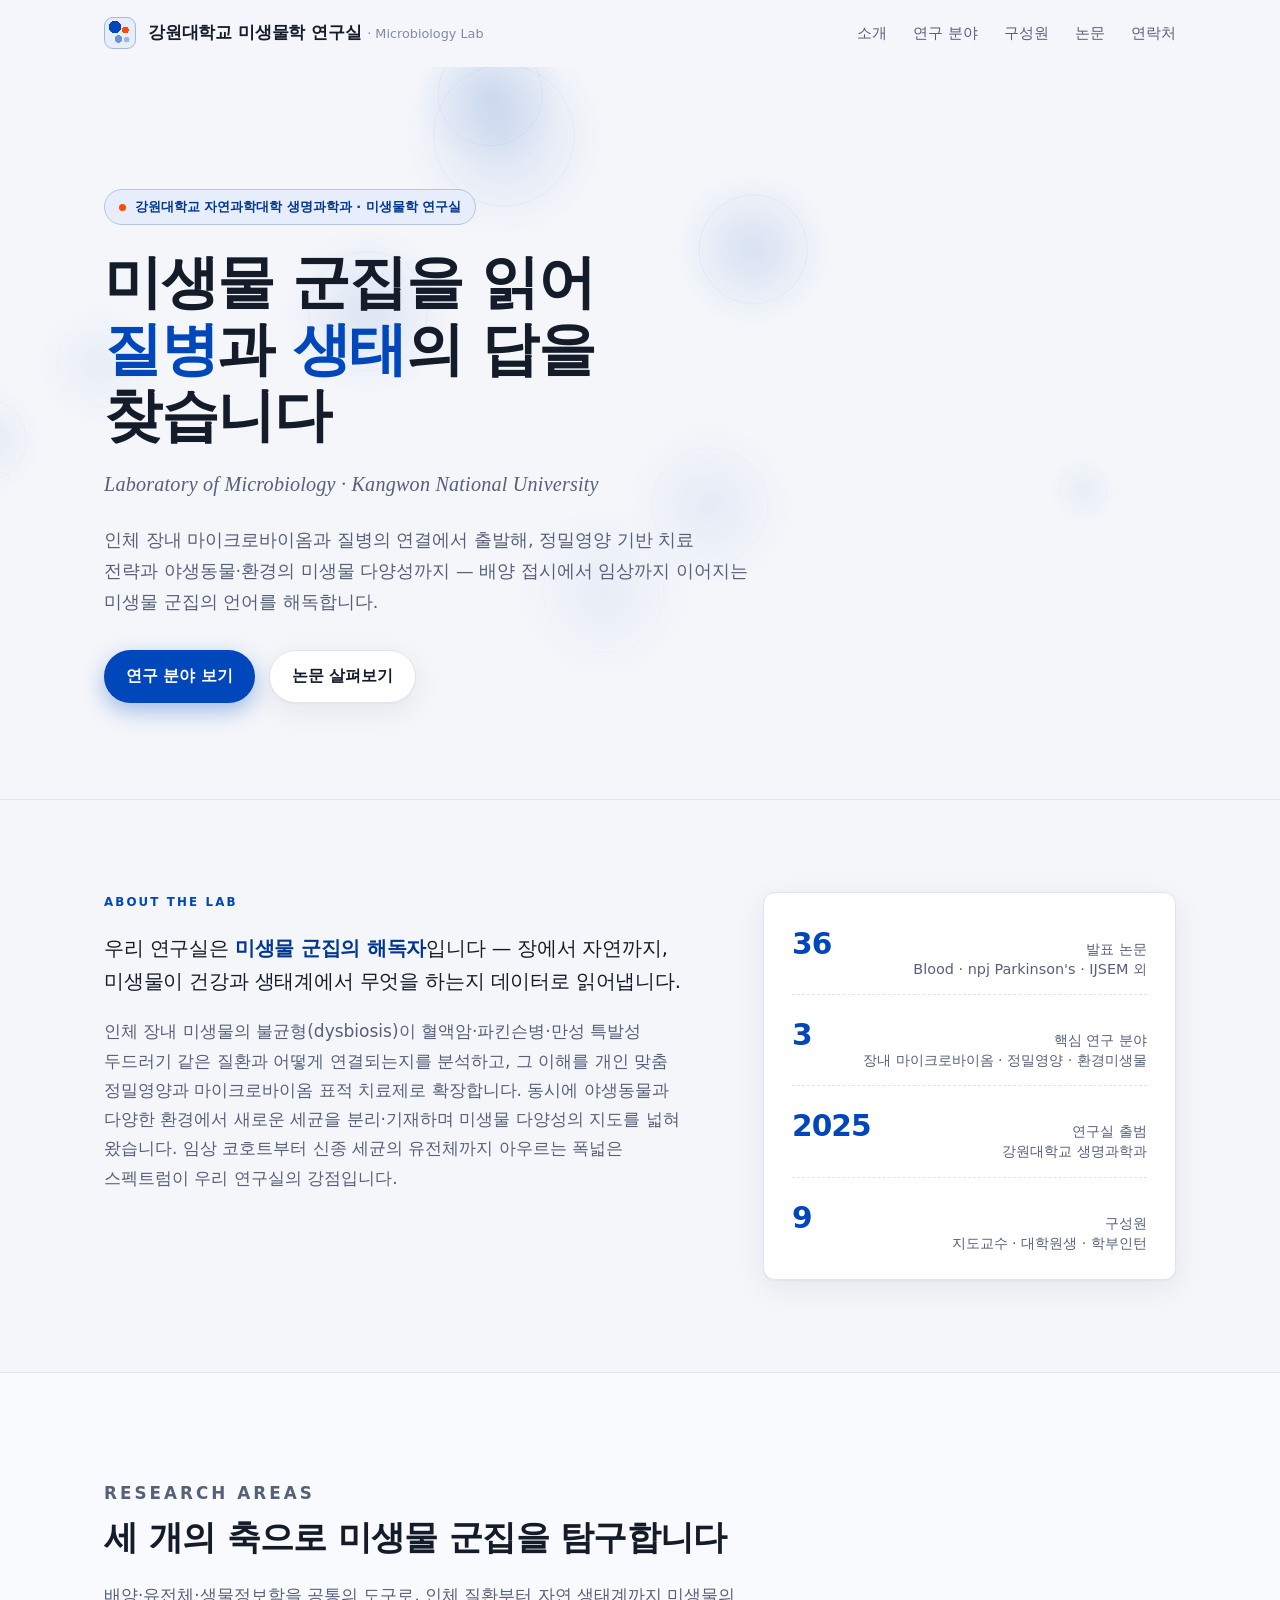
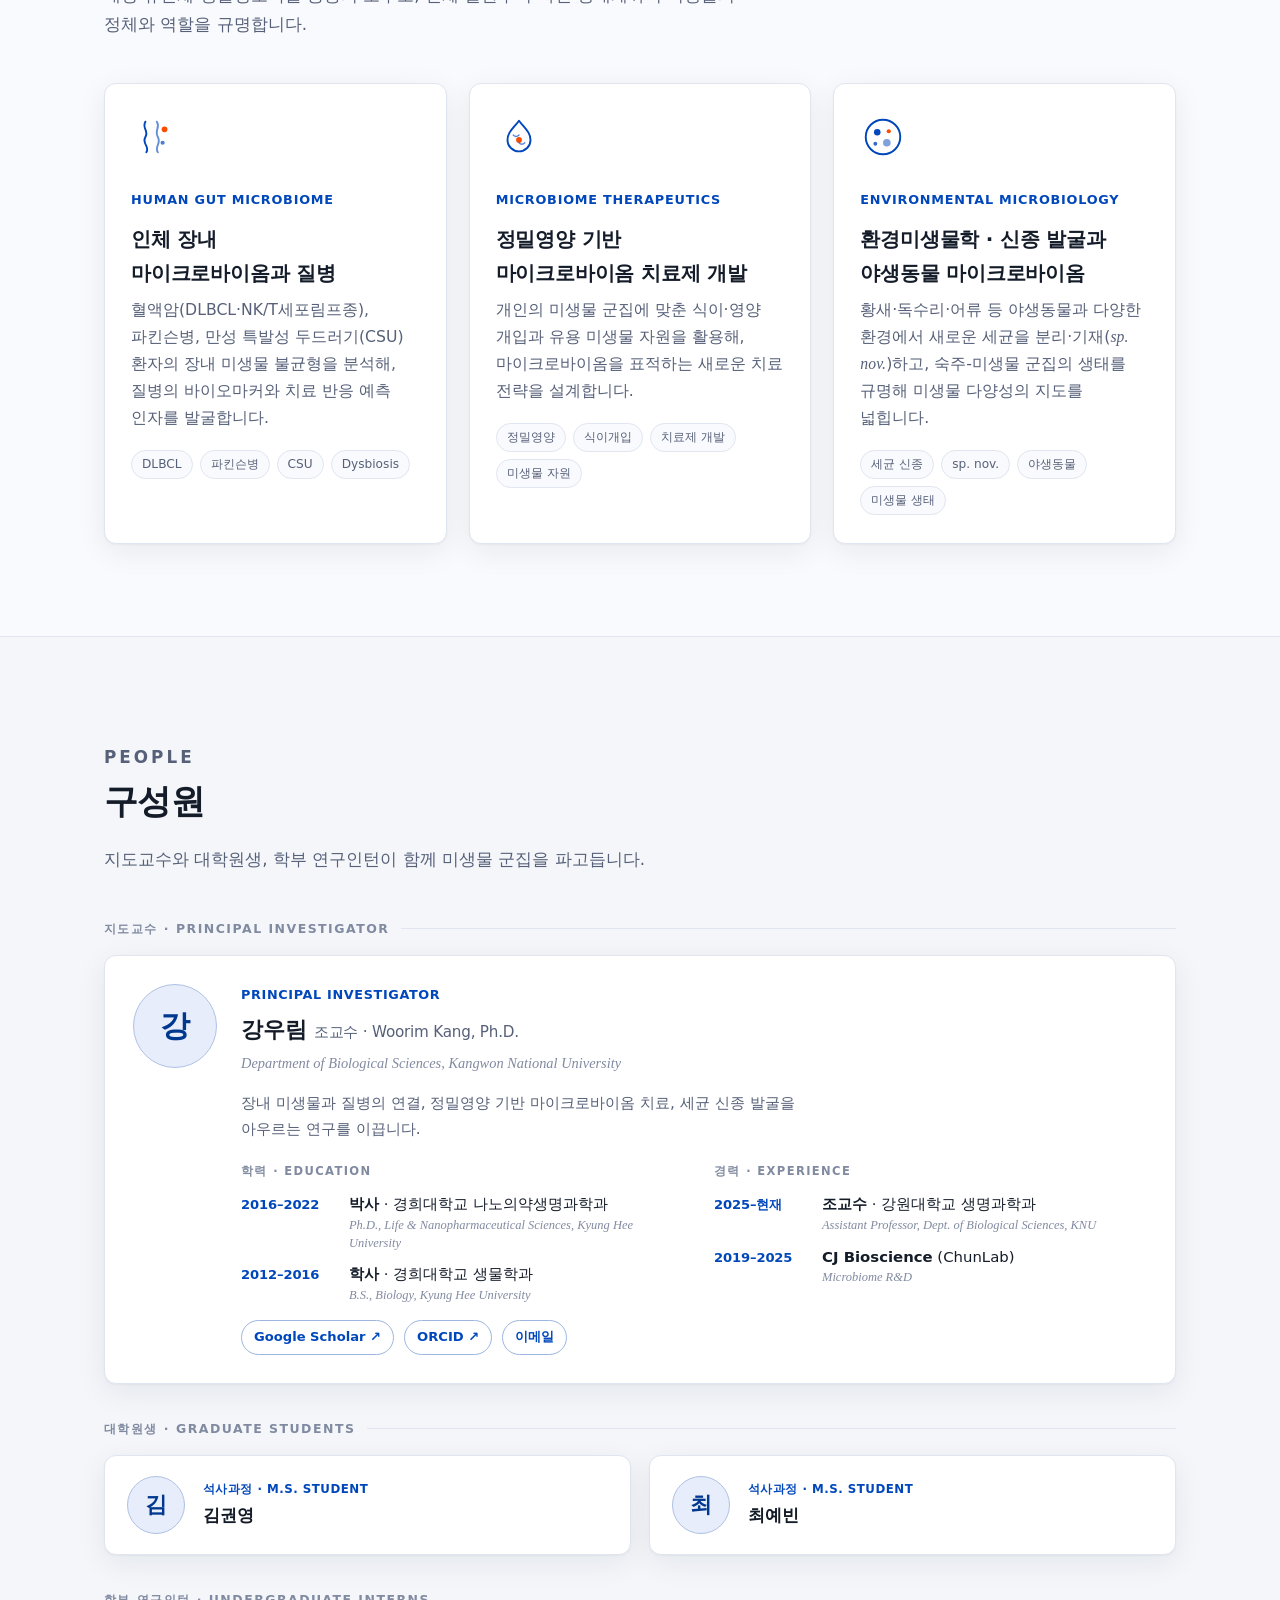
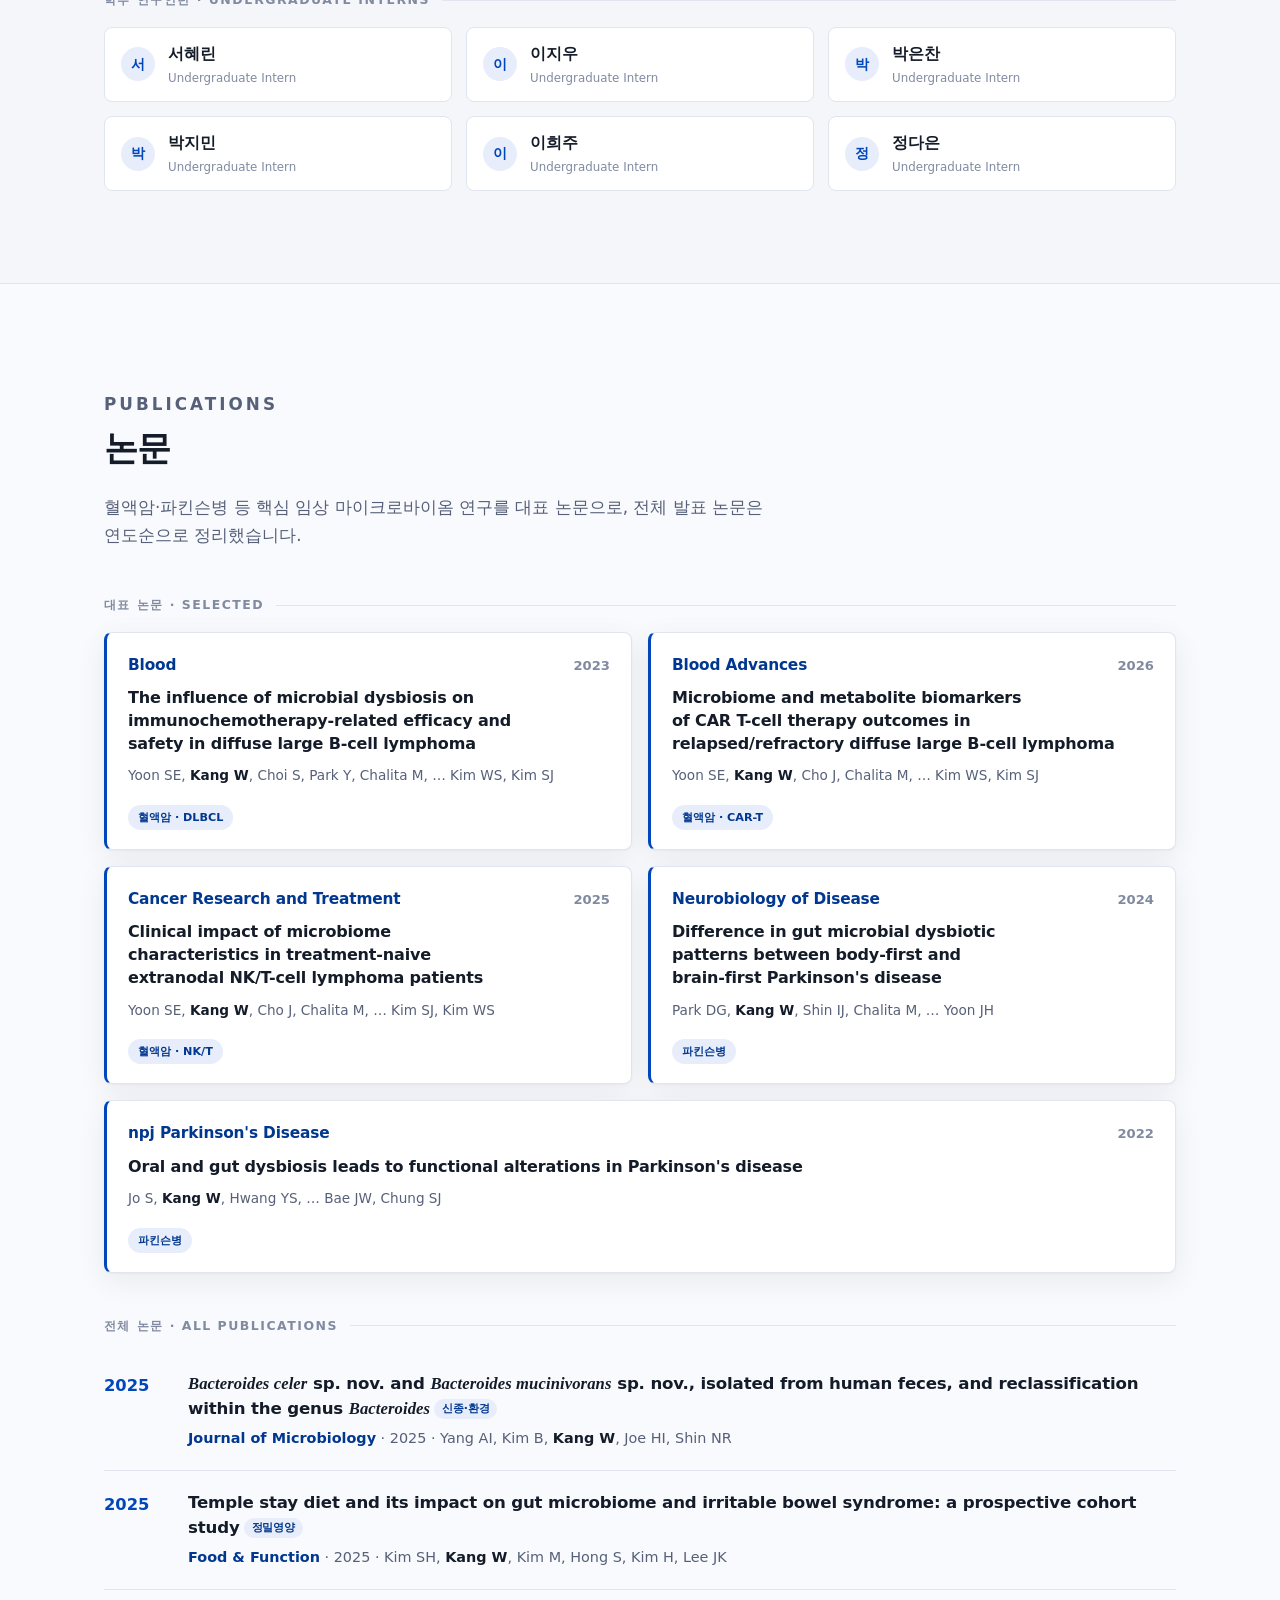
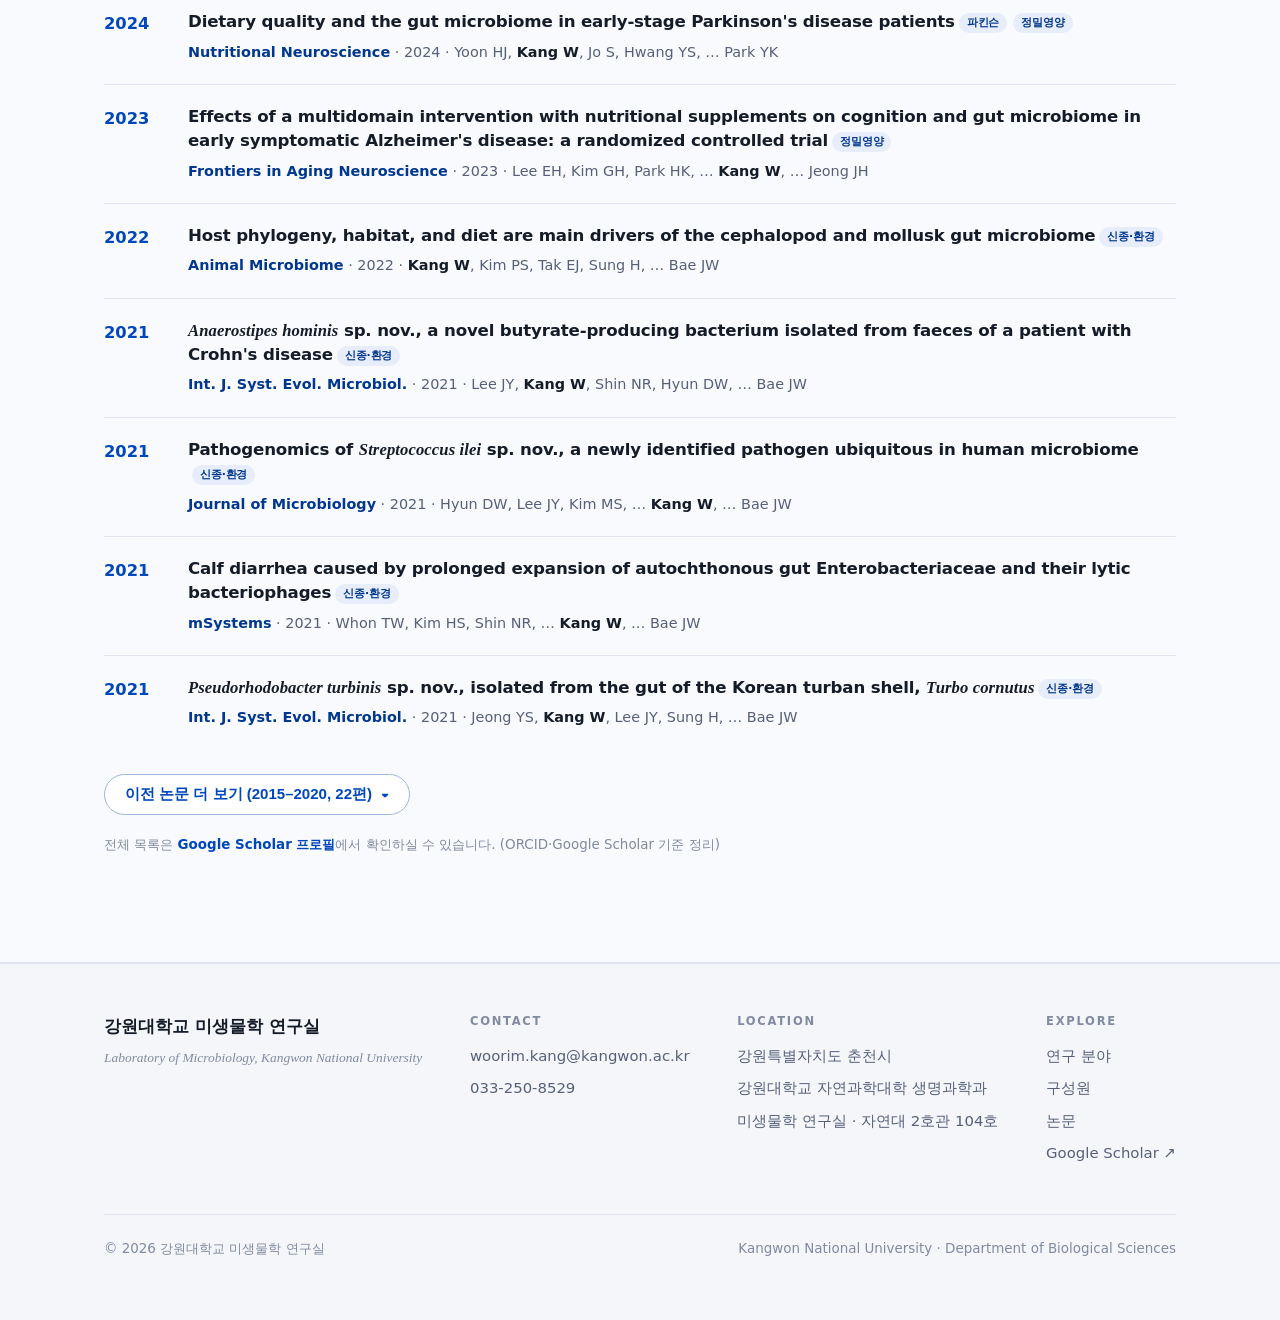
==== index.html @ d88ab0df "Initial commit: 강원대학교 미생물학 연구실 홈페이지 단일 페이지 반응형 사이트 (라이트/다크 자동 대응, KNU CI 색상). - 히어로 · 소개 · 연구 3분야 · " ====
<!DOCTYPE html>
<html lang="ko">
<head>
<meta charset="utf-8">
<meta name="viewport" content="width=device-width, initial-scale=1">
<title>강원대학교 미생물학 연구실 · Laboratory of Microbiology, KNU</title>
<meta name="description" content="강원대학교 자연과학대학 생명과학과 미생물학 연구실(강우림 교수). 인체 장내 마이크로바이옴과 질병, 정밀영양 기반 마이크로바이옴 치료제, 환경미생물 신종 발굴을 연구합니다.">
<meta name="author" content="강우림 · Woorim Kang">
<meta name="color-scheme" content="light dark">
<meta name="theme-color" content="#0047BB" media="(prefers-color-scheme: light)">
<meta name="theme-color" content="#0B1017" media="(prefers-color-scheme: dark)">
<meta property="og:type" content="website">
<meta property="og:locale" content="ko_KR">
<meta property="og:site_name" content="강원대학교 미생물학 연구실">
<meta property="og:title" content="강원대학교 미생물학 연구실 · Laboratory of Microbiology, KNU">
<meta property="og:description" content="미생물 군집을 읽어 질병과 생태의 답을 찾습니다 — 강원대학교 생명과학과 미생물학 연구실.">
<link rel="icon" href="favicon.svg" type="image/svg+xml">
<link rel="canonical" href="./">
<style>
  /* ---------- tokens (KNU CI: Blue #0047BB / Orange #FC4C02) ---------- */
  :root {
    --bg: #F4F6FA;
    --surface: #FFFFFF;
    --surface-2: #F9FAFD;
    --ink: #141C29;
    --muted: #566078;
    --faint: #808AA0;
    --accent: #0047BB;
    --accent-strong: #00378F;
    --accent-soft: #E7EDFA;
    --orange: #FC4C02;
    --orange-soft: #FDECE4;
    --line: #E0E5EF;
    --shadow: 0 1px 2px rgba(20,28,41,.04), 0 8px 30px rgba(20,28,41,.07);
    --shadow-lift: 0 2px 6px rgba(20,28,41,.07), 0 18px 46px rgba(0,71,187,.12);

    --sans: "Pretendard", -apple-system, BlinkMacSystemFont, "Apple SD Gothic Neo",
            "Segoe UI", "Malgun Gothic", "맑은 고딕", system-ui, sans-serif;
    --serif: "Iowan Old Style", "Palatino Linotype", Palatino, Charter, Georgia,
             "Times New Roman", serif;

    --wrap: 1120px;
    --radius: 12px;
    --radius-sm: 8px;
  }

  @media (prefers-color-scheme: dark) {
    :root {
      --bg: #0B1017;
      --surface: #131B29;
      --surface-2: #0F1521;
      --ink: #E9EDF4;
      --muted: #9BA6BA;
      --faint: #6E7A90;
      --accent: #5A93F2;
      --accent-strong: #86AEF7;
      --accent-soft: #15233B;
      --orange: #FF6A33;
      --orange-soft: #2A1810;
      --line: #232E40;
      --shadow: 0 1px 2px rgba(0,0,0,.30), 0 10px 34px rgba(0,0,0,.36);
      --shadow-lift: 0 2px 8px rgba(0,0,0,.34), 0 22px 52px rgba(0,0,0,.46);
    }
  }
  :root[data-theme="light"] {
    --bg:#F4F6FA; --surface:#FFFFFF; --surface-2:#F9FAFD; --ink:#141C29; --muted:#566078;
    --faint:#808AA0; --accent:#0047BB; --accent-strong:#00378F; --accent-soft:#E7EDFA;
    --orange:#FC4C02; --orange-soft:#FDECE4; --line:#E0E5EF;
    --shadow:0 1px 2px rgba(20,28,41,.04), 0 8px 30px rgba(20,28,41,.07);
    --shadow-lift:0 2px 6px rgba(20,28,41,.07), 0 18px 46px rgba(0,71,187,.12);
  }
  :root[data-theme="dark"] {
    --bg:#0B1017; --surface:#131B29; --surface-2:#0F1521; --ink:#E9EDF4; --muted:#9BA6BA;
    --faint:#6E7A90; --accent:#5A93F2; --accent-strong:#86AEF7; --accent-soft:#15233B;
    --orange:#FF6A33; --orange-soft:#2A1810; --line:#232E40;
    --shadow:0 1px 2px rgba(0,0,0,.30), 0 10px 34px rgba(0,0,0,.36);
    --shadow-lift:0 2px 8px rgba(0,0,0,.34), 0 22px 52px rgba(0,0,0,.46);
  }

  /* ---------- base ---------- */
  * { box-sizing: border-box; }
  html { scroll-behavior: smooth; }
  body {
    margin: 0; background: var(--bg); color: var(--ink); font-family: var(--sans);
    font-size: 17px; line-height: 1.72; -webkit-font-smoothing: antialiased;
    text-rendering: optimizeLegibility; overflow-x: hidden;
    word-break: keep-all; overflow-wrap: break-word;
  }
  a { color: inherit; text-decoration: none; }
  .wrap { width: 100%; max-width: var(--wrap); margin-inline: auto; padding-inline: 24px; }
  .binomial { font-family: var(--serif); font-style: italic; letter-spacing: .1px; }
  .eyebrow {
    font-size: .74rem; font-weight: 700; letter-spacing: .18em; text-transform: uppercase;
    color: var(--accent); margin: 0 0 .9rem;
  }
  h1, h2, h3 { text-wrap: balance; margin: 0; word-break: keep-all; }
  :focus-visible { outline: 2px solid var(--accent); outline-offset: 3px; border-radius: 3px; }

  /* ---------- nav ---------- */
  .nav {
    position: sticky; top: 0; z-index: 40;
    background: color-mix(in srgb, var(--bg) 82%, transparent);
    backdrop-filter: saturate(1.4) blur(12px); -webkit-backdrop-filter: saturate(1.4) blur(12px);
    border-bottom: 1px solid transparent; transition: border-color .3s, background .3s;
  }
  .nav.scrolled { border-bottom-color: var(--line); }
  .nav-inner { display: flex; align-items: center; justify-content: space-between; height: 66px; gap: 20px; }
  .brand { display: flex; align-items: center; gap: 12px; font-weight: 700; letter-spacing: -.01em; }
  .brand .mark {
    width: 32px; height: 32px; border-radius: 9px; flex: none;
    background:
      radial-gradient(circle at 33% 30%, var(--accent) 0 21%, transparent 22%),
      radial-gradient(circle at 68% 40%, var(--orange) 0 12%, transparent 13%),
      radial-gradient(circle at 45% 70%, color-mix(in srgb, var(--accent) 55%, var(--bg)) 0 14%, transparent 15%),
      radial-gradient(circle at 72% 72%, color-mix(in srgb, var(--accent) 35%, var(--bg)) 0 9%, transparent 10%),
      var(--accent-soft);
    border: 1px solid color-mix(in srgb, var(--accent) 28%, var(--line));
  }
  .brand .en { color: var(--faint); font-weight: 500; font-size: .8rem; letter-spacing: 0; }
  .nav-links { display: flex; align-items: center; gap: 26px; font-size: .92rem; }
  .nav-links a { color: var(--muted); font-weight: 500; transition: color .18s; }
  .nav-links a:hover { color: var(--accent); }
  @media (max-width: 800px) { .nav-links a { display: none; } }

  /* ---------- hero ---------- */
  .hero { position: relative; padding: clamp(60px, 11vw, 122px) 0 clamp(52px, 8vw, 96px); overflow: hidden; }
  #plate { position: absolute; inset: 0; width: 100%; height: 100%; z-index: 0; pointer-events: none; }
  .hero .wrap { position: relative; z-index: 1; }
  .hero-tag {
    display: inline-flex; align-items: center; gap: 9px; font-size: .8rem; font-weight: 600;
    color: var(--accent-strong); background: var(--accent-soft);
    border: 1px solid color-mix(in srgb, var(--accent) 20%, var(--line));
    padding: 6px 14px; border-radius: 999px; margin-bottom: 24px;
  }
  :root[data-theme="dark"] .hero-tag { color: var(--accent-strong); }
  .hero-tag .dot { width: 7px; height: 7px; border-radius: 50%; background: var(--orange); }
  .hero h1 {
    font-size: clamp(2.3rem, 5.2vw, 3.65rem); font-weight: 800; letter-spacing: -.025em;
    line-height: 1.14; max-width: 18ch;
  }
  .hero h1 .accent { color: var(--accent); }
  .hero .en-name {
    font-family: var(--serif); font-style: italic; color: var(--muted);
    font-size: clamp(1rem, 2.1vw, 1.26rem); margin-top: 18px; letter-spacing: .2px;
  }
  .hero .lede { margin-top: 24px; max-width: 58ch; color: var(--muted); font-size: 1.1rem; line-height: 1.75; }
  .hero-actions { display: flex; flex-wrap: wrap; gap: 14px; margin-top: 32px; }
  .btn {
    display: inline-flex; align-items: center; gap: 8px; padding: 12px 22px; border-radius: 999px;
    font-weight: 600; font-size: .98rem;
    transition: transform .18s, box-shadow .18s, background .18s, border-color .18s;
  }
  .btn-primary { background: var(--accent); color: #fff; box-shadow: 0 8px 22px color-mix(in srgb, var(--accent) 34%, transparent); }
  .btn-primary:hover { transform: translateY(-2px); box-shadow: 0 12px 30px color-mix(in srgb, var(--accent) 44%, transparent); }
  .btn-ghost { background: var(--surface); color: var(--ink); border: 1px solid var(--line); box-shadow: var(--shadow); }
  .btn-ghost:hover { transform: translateY(-2px); border-color: color-mix(in srgb, var(--accent) 40%, var(--line)); }

  /* ---------- section frame ---------- */
  section.block { padding: clamp(54px, 8vw, 92px) 0; }
  .sec-head { max-width: 62ch; margin-bottom: 44px; }
  .sec-head h2 { font-size: clamp(1.55rem, 3vw, 2.15rem); font-weight: 800; letter-spacing: -.02em; }
  .sec-head p { color: var(--muted); margin: 14px 0 0; font-size: 1.05rem; }
  .divider { height: 1px; background: var(--line); border: 0; margin: 0; }
  .alt { background: var(--surface-2); border-block: 1px solid var(--line); }

  /* ---------- about ---------- */
  .about-grid { display: grid; grid-template-columns: 1.45fr 1fr; gap: clamp(28px, 5vw, 60px); align-items: start; }
  .about-lead { font-size: 1.22rem; line-height: 1.7; letter-spacing: -.01em; }
  .about-lead strong { color: var(--accent-strong); font-weight: 700; }
  :root[data-theme="dark"] .about-lead strong { color: var(--accent); }
  .about-body { color: var(--muted); margin-top: 18px; }
  .stat-card { background: var(--surface); border: 1px solid var(--line); border-radius: var(--radius); padding: 26px 28px; box-shadow: var(--shadow); }
  .stat-row { display: flex; align-items: baseline; justify-content: space-between; gap: 18px; padding: 15px 0; border-bottom: 1px dashed var(--line); }
  .stat-row:last-child { border-bottom: 0; padding-bottom: 0; }
  .stat-row:first-child { padding-top: 0; }
  .stat-num { font-size: 1.85rem; font-weight: 800; color: var(--accent); letter-spacing: -.03em; font-variant-numeric: tabular-nums; }
  .stat-label { color: var(--muted); font-size: .9rem; text-align: right; line-height: 1.4; }
  @media (max-width: 720px) { .about-grid { grid-template-columns: 1fr; } }

  /* ---------- research ---------- */
  .cards { display: grid; grid-template-columns: repeat(3, 1fr); gap: 22px; }
  @media (max-width: 900px) { .cards { grid-template-columns: 1fr; } }
  .card {
    background: var(--surface); border: 1px solid var(--line); border-radius: var(--radius);
    padding: 30px 26px 28px; box-shadow: var(--shadow); position: relative; overflow: hidden;
    transition: transform .22s ease, box-shadow .22s ease, border-color .22s ease;
  }
  .card::before { content:""; position:absolute; left:0; top:0; height:3px; width:100%; background: linear-gradient(90deg, var(--accent), var(--orange)); opacity:.0; transition:opacity .22s; }
  .card:hover { transform: translateY(-4px); box-shadow: var(--shadow-lift); border-color: color-mix(in srgb, var(--accent) 34%, var(--line)); }
  .card:hover::before { opacity: .9; }
  .card .glyph { width: 46px; height: 46px; margin-bottom: 20px; }
  .card h3 { font-size: 1.24rem; font-weight: 750; letter-spacing: -.01em; margin-bottom: 6px; }
  .card .sub { color: var(--accent); font-size: .8rem; font-weight: 700; letter-spacing: .06em; text-transform: uppercase; margin-bottom: 12px; }
  .card p { color: var(--muted); font-size: .98rem; margin: 0; }
  .card .tags { display: flex; flex-wrap: wrap; gap: 7px; margin-top: 18px; }
  .tag { font-size: .76rem; color: var(--muted); background: var(--surface-2); border: 1px solid var(--line); padding: 3px 10px; border-radius: 999px; }

  /* ---------- members ---------- */
  .m-group { margin-top: 34px; }
  .m-group:first-of-type { margin-top: 0; }
  .m-label { font-size: .78rem; font-weight: 700; letter-spacing: .12em; text-transform: uppercase; color: var(--faint); margin: 0 0 16px; display: flex; align-items: center; gap: 12px; }
  .m-label::after { content:""; flex:1; height:1px; background: var(--line); }

  .pi-card { display: flex; gap: 24px; align-items: flex-start; background: var(--surface); border: 1px solid var(--line); border-radius: var(--radius); padding: 28px; box-shadow: var(--shadow); }
  .pi-card .avatar { width: 84px; height: 84px; font-size: 1.9rem; }
  .pi-card .role { color: var(--accent); font-size: .8rem; font-weight: 700; letter-spacing: .05em; text-transform: uppercase; }
  .pi-card .name { font-size: 1.4rem; font-weight: 800; letter-spacing: -.01em; margin: 4px 0 2px; }
  .pi-card .name .deg { font-size: .95rem; font-weight: 500; color: var(--muted); }
  .pi-card .en { color: var(--faint); font-family: var(--serif); font-style: italic; font-size: .9rem; }
  .pi-card .bio { color: var(--muted); font-size: .96rem; margin: 14px 0 0; max-width: 62ch; }
  .pi-card .links { display: flex; flex-wrap: wrap; gap: 10px; margin-top: 16px; }
  .plink { font-size: .82rem; font-weight: 600; color: var(--accent); border: 1px solid color-mix(in srgb, var(--accent) 30%, var(--line)); padding: 5px 12px; border-radius: 999px; transition: background .18s; }
  .plink:hover { background: var(--accent-soft); }

  .grad-grid { display: grid; grid-template-columns: repeat(2, minmax(0,1fr)); gap: 18px; }
  @media (max-width: 620px) { .grad-grid { grid-template-columns: 1fr; } .pi-card { flex-direction: column; } }
  .person { display: flex; gap: 18px; align-items: center; background: var(--surface); border: 1px solid var(--line); border-radius: var(--radius); padding: 20px 22px; box-shadow: var(--shadow); transition: transform .2s, box-shadow .2s; }
  .person:hover { transform: translateY(-3px); box-shadow: var(--shadow-lift); }
  .avatar { width: 58px; height: 58px; border-radius: 50%; flex: none; display: grid; place-items: center; font-family: var(--serif); font-weight: 700; font-size: 1.35rem; color: var(--accent-strong); background: var(--accent-soft); border: 1px solid color-mix(in srgb, var(--accent) 22%, var(--line)); }
  :root[data-theme="dark"] .avatar { color: var(--accent-strong); }
  .person .role { color: var(--accent); font-size: .74rem; font-weight: 600; letter-spacing: .04em; text-transform: uppercase; }
  .person .name { font-size: 1.08rem; font-weight: 700; margin: 2px 0 1px; }
  .person .en { color: var(--faint); font-size: .82rem; font-family: var(--serif); font-style: italic; }

  .intern-grid { display: grid; grid-template-columns: repeat(3, minmax(0,1fr)); gap: 14px; }
  @media (max-width: 720px) { .intern-grid { grid-template-columns: repeat(2, 1fr); } }
  @media (max-width: 420px) { .intern-grid { grid-template-columns: 1fr; } }
  .intern { display: flex; align-items: center; gap: 13px; background: var(--surface); border: 1px solid var(--line); border-radius: var(--radius-sm); padding: 13px 16px; transition: border-color .18s, transform .18s; }
  .intern:hover { border-color: color-mix(in srgb, var(--accent) 32%, var(--line)); transform: translateY(-2px); }
  .intern .dot { width: 34px; height: 34px; border-radius: 50%; flex: none; display: grid; place-items: center; font-size: .9rem; font-weight: 700; color: var(--accent); background: var(--accent-soft); }
  .intern .nm { font-weight: 600; font-size: .98rem; }
  .intern .sub { font-size: .74rem; color: var(--faint); }

  /* ---------- publications ---------- */
  .pub-head-row { display: flex; align-items: baseline; justify-content: space-between; gap: 16px; flex-wrap: wrap; margin-bottom: 8px; }
  .pub-list { display: flex; flex-direction: column; }
  .pub { display: grid; grid-template-columns: 64px 1fr; gap: 20px; padding: 20px 0; border-top: 1px solid var(--line); }
  .pub:first-child { border-top: 0; }
  .pub-year { font-variant-numeric: tabular-nums; font-weight: 800; color: var(--accent); font-size: 1.02rem; }
  .pub-title { font-size: 1.04rem; font-weight: 650; letter-spacing: -.01em; line-height: 1.45; }
  .pub-meta { color: var(--muted); font-size: .9rem; margin-top: 5px; }
  .pub-venue { color: var(--accent-strong); font-weight: 700; }
  :root[data-theme="dark"] .pub-venue { color: var(--accent); }
  .pub-auth b { color: var(--ink); font-weight: 700; }
  .pub-chips { display: inline-flex; gap: 6px; margin-left: 4px; vertical-align: middle; }
  .chip { font-size: .68rem; font-weight: 600; padding: 2px 8px; border-radius: 999px; background: var(--accent-soft); color: var(--accent-strong); white-space: nowrap; }
  :root[data-theme="dark"] .chip { color: var(--accent-strong); }
  .chip.first { background: var(--orange-soft); color: var(--orange); border: 1px solid color-mix(in srgb, var(--orange) 32%, transparent); }
  @media (max-width: 560px) { .pub { grid-template-columns: 1fr; gap: 6px; } }
  .pub-more-wrap { margin-top: 24px; }
  .pub-more { display: inline-flex; align-items: center; gap: 9px; font-weight: 600; font-size: .94rem; color: var(--accent); background: var(--surface); border: 1px solid color-mix(in srgb, var(--accent) 30%, var(--line)); padding: 10px 20px; border-radius: 999px; cursor: pointer; transition: background .18s, transform .18s; }
  .pub-more:hover { background: var(--accent-soft); transform: translateY(-1px); }
  .pub-more .arw { transition: transform .2s; }
  .pub-more[aria-expanded="true"] .arw { transform: rotate(180deg); }
  #pub-older[hidden] { display: none; }
  .pub-note { color: var(--faint); font-size: .84rem; margin-top: 18px; }
  .pub-note a { color: var(--accent); font-weight: 600; }

  /* ---------- PI CV timeline ---------- */
  .cv { display: grid; grid-template-columns: 1fr 1fr; gap: 22px 40px; margin-top: 20px; }
  @media (max-width: 620px) { .cv { grid-template-columns: 1fr; gap: 18px; } }
  .cv-h { font-size: .72rem; font-weight: 700; letter-spacing: .12em; text-transform: uppercase; color: var(--faint); margin: 0 0 12px; }
  .cv-list { list-style: none; margin: 0; padding: 0; display: flex; flex-direction: column; gap: 12px; }
  .cv-list li { display: grid; grid-template-columns: 96px 1fr; gap: 12px; align-items: baseline; }
  .cv-yr { font-variant-numeric: tabular-nums; font-size: .82rem; font-weight: 700; color: var(--accent); letter-spacing: -.01em; white-space: nowrap; }
  .cv-body { font-size: .93rem; color: var(--ink); line-height: 1.4; }
  .cv-body b { font-weight: 700; }
  .cv-en { display: block; color: var(--faint); font-size: .78rem; font-family: var(--serif); font-style: italic; margin-top: 2px; }

  /* ---------- selected publications ---------- */
  .pub-selected { margin-bottom: 42px; }
  .sel-grid { display: grid; grid-template-columns: repeat(2, 1fr); gap: 16px; margin-top: 16px; }
  @media (max-width: 720px) { .sel-grid { grid-template-columns: 1fr; } }
  .sel-grid > article:last-child:nth-child(odd) { grid-column: 1 / -1; }
  .sel { background: var(--surface); border: 1px solid var(--line); border-left: 3px solid var(--accent); border-radius: var(--radius-sm); padding: 19px 21px; box-shadow: var(--shadow); transition: transform .2s ease, box-shadow .2s ease; }
  .sel:hover { transform: translateY(-3px); box-shadow: var(--shadow-lift); }
  .sel-top { display: flex; align-items: baseline; justify-content: space-between; gap: 10px; margin-bottom: 9px; }
  .sel-venue { color: var(--accent-strong); font-weight: 800; font-size: .96rem; letter-spacing: -.01em; }
  :root[data-theme="dark"] .sel-venue { color: var(--accent); }
  .sel-year { font-variant-numeric: tabular-nums; color: var(--faint); font-weight: 700; font-size: .82rem; }
  .sel-title { font-size: 1rem; font-weight: 650; line-height: 1.42; letter-spacing: -.01em; margin: 0 0 9px; }
  .sel-auth { color: var(--muted); font-size: .85rem; margin-bottom: 13px; }
  .sel-auth b { color: var(--ink); font-weight: 700; }
  .sel-tag { display: inline-block; font-size: .7rem; font-weight: 600; padding: 3px 10px; border-radius: 999px; background: var(--accent-soft); color: var(--accent-strong); }
  :root[data-theme="dark"] .sel-tag { color: var(--accent-strong); }
  @media (prefers-reduced-motion: reduce) { .sel:hover { transform: none; } }

  /* ---------- footer ---------- */
  footer { border-top: 1px solid var(--line); padding: 48px 0 60px; }
  .foot-grid { display: flex; flex-wrap: wrap; justify-content: space-between; gap: 30px; }
  .foot-brand { font-weight: 700; max-width: 30ch; }
  .foot-brand .en { display: block; color: var(--faint); font-weight: 500; font-size: .84rem; font-family: var(--serif); font-style: italic; margin-top: 5px; }
  .foot-col h4 { font-size: .72rem; text-transform: uppercase; letter-spacing: .15em; color: var(--faint); margin: 0 0 12px; font-weight: 700; }
  .foot-col a, .foot-col span { display: block; color: var(--muted); font-size: .93rem; margin-bottom: 7px; }
  .foot-col a:hover { color: var(--accent); }
  .foot-bottom { margin-top: 40px; padding-top: 22px; border-top: 1px solid var(--line); color: var(--faint); font-size: .84rem; display: flex; flex-wrap: wrap; justify-content: space-between; gap: 10px; }

  /* ---------- reveal ---------- */
  .reveal { opacity: 0; transform: translateY(18px); transition: opacity .7s ease, transform .7s cubic-bezier(.2,.7,.2,1); }
  .reveal.in { opacity: 1; transform: none; }
  @media (prefers-reduced-motion: reduce) {
    html { scroll-behavior: auto; }
    .reveal { opacity: 1; transform: none; transition: none; }
    .card:hover, .person:hover, .intern:hover, .btn:hover, .btn-ghost:hover, .pub-more:hover { transform: none; }
  }
</style>
</head>
<body>

<nav class="nav" id="nav">
  <div class="wrap nav-inner">
    <a class="brand" href="#top">
      <span class="mark" aria-hidden="true"></span>
      <span>강원대학교 미생물학 연구실 <span class="en">· Microbiology Lab</span></span>
    </a>
    <div class="nav-links">
      <a href="#about">소개</a>
      <a href="#research">연구 분야</a>
      <a href="#people">구성원</a>
      <a href="#pubs">논문</a>
      <a href="#contact">연락처</a>
    </div>
  </div>
</nav>

<header class="hero" id="top">
  <canvas id="plate" aria-hidden="true"></canvas>
  <div class="wrap">
    <span class="hero-tag"><span class="dot"></span>강원대학교 자연과학대학 생명과학과 · 미생물학 연구실</span>
    <h1>미생물 군집을 읽어<br><span class="accent">질병</span>과 <span class="accent">생태</span>의 답을 찾습니다</h1>
    <p class="en-name">Laboratory of Microbiology · Kangwon National University</p>
    <p class="lede">
      인체 장내 마이크로바이옴과 질병의 연결에서 출발해, 정밀영양 기반 치료 전략과 야생동물·환경의
      미생물 다양성까지 — 배양 접시에서 임상까지 이어지는 미생물 군집의 언어를 해독합니다.
    </p>
    <div class="hero-actions">
      <a class="btn btn-primary" href="#research">연구 분야 보기</a>
      <a class="btn btn-ghost" href="#pubs">논문 살펴보기</a>
    </div>
  </div>
</header>

<hr class="divider">

<section class="block" id="about">
  <div class="wrap about-grid reveal">
    <div>
      <p class="eyebrow">About the Lab</p>
      <p class="about-lead">
        우리 연구실은 <strong>미생물 군집의 해독자</strong>입니다 — 장에서 자연까지, 미생물이
        건강과 생태계에서 무엇을 하는지 데이터로 읽어냅니다.
      </p>
      <p class="about-body">
        인체 장내 미생물의 불균형(dysbiosis)이 혈액암·파킨슨병·만성 특발성 두드러기 같은 질환과
        어떻게 연결되는지를 분석하고, 그 이해를 개인 맞춤 정밀영양과 마이크로바이옴 표적 치료제로
        확장합니다. 동시에 야생동물과 다양한 환경에서 새로운 세균을 분리·기재하며 미생물 다양성의
        지도를 넓혀 왔습니다. 임상 코호트부터 신종 세균의 유전체까지 아우르는 폭넓은 스펙트럼이
        우리 연구실의 강점입니다.
      </p>
    </div>
    <div class="stat-card">
      <div class="stat-row"><span class="stat-num">36</span><span class="stat-label">발표 논문<br>Blood · npj Parkinson's · IJSEM 외</span></div>
      <div class="stat-row"><span class="stat-num">3</span><span class="stat-label">핵심 연구 분야<br>장내 마이크로바이옴 · 정밀영양 · 환경미생물</span></div>
      <div class="stat-row"><span class="stat-num">2025</span><span class="stat-label">연구실 출범<br>강원대학교 생명과학과</span></div>
      <div class="stat-row"><span class="stat-num">9</span><span class="stat-label">구성원<br>지도교수 · 대학원생 · 학부인턴</span></div>
    </div>
  </div>
</section>

<section class="block alt" id="research">
  <div class="wrap">
    <div class="sec-head reveal">
      <p class="eyebrow">Research Areas</p>
      <h2>세 개의 축으로 미생물 군집을 탐구합니다</h2>
      <p>배양·유전체·생물정보학을 공통의 도구로, 인체 질환부터 자연 생태계까지 미생물의 정체와 역할을 규명합니다.</p>
    </div>
    <div class="cards">
      <article class="card reveal">
        <svg class="glyph" viewBox="0 0 48 48" fill="none" aria-hidden="true">
          <path d="M15 8c-4 7 4 9 0 16s5 10 1 16" stroke="var(--accent)" stroke-width="2" stroke-linecap="round"/>
          <path d="M27 8c4 6-3 9 1 16s-4 10 0 16" stroke="var(--accent)" stroke-width="2" stroke-linecap="round" opacity=".6"/>
          <circle cx="35" cy="16" r="3" fill="var(--orange)"/>
          <circle cx="33" cy="30" r="2.2" fill="var(--accent)" opacity=".7"/>
        </svg>
        <div class="sub">Human Gut Microbiome</div>
        <h3>인체 장내 마이크로바이옴과 질병</h3>
        <p>혈액암(DLBCL·NK/T세포림프종), 파킨슨병, 만성 특발성 두드러기(CSU) 환자의 장내 미생물 불균형을 분석해, 질병의 바이오마커와 치료 반응 예측 인자를 발굴합니다.</p>
        <div class="tags"><span class="tag">DLBCL</span><span class="tag">파킨슨병</span><span class="tag">CSU</span><span class="tag">Dysbiosis</span></div>
      </article>
      <article class="card reveal">
        <svg class="glyph" viewBox="0 0 48 48" fill="none" aria-hidden="true">
          <path d="M24 7c-6 8-12 12-12 20a12 12 0 0 0 24 0c0-8-6-12-12-20Z" stroke="var(--accent)" stroke-width="2" stroke-linejoin="round"/>
          <circle cx="24" cy="27" r="3" fill="var(--orange)"/>
          <path d="M18 22c2 2 4 2 6 0M24 30c2 2 4 2 6 0" stroke="var(--accent)" stroke-width="1.5" stroke-linecap="round" opacity=".65"/>
        </svg>
        <div class="sub">Microbiome Therapeutics</div>
        <h3>정밀영양 기반 마이크로바이옴 치료제 개발</h3>
        <p>개인의 미생물 군집에 맞춘 식이·영양 개입과 유용 미생물 자원을 활용해, 마이크로바이옴을 표적하는 새로운 치료 전략을 설계합니다.</p>
        <div class="tags"><span class="tag">정밀영양</span><span class="tag">식이개입</span><span class="tag">치료제 개발</span><span class="tag">미생물 자원</span></div>
      </article>
      <article class="card reveal">
        <svg class="glyph" viewBox="0 0 48 48" fill="none" aria-hidden="true">
          <circle cx="24" cy="24" r="18" stroke="var(--accent)" stroke-width="2"/>
          <circle cx="18" cy="19" r="3.4" fill="var(--accent)"/>
          <circle cx="30" cy="18" r="2.2" fill="var(--orange)"/>
          <circle cx="28" cy="30" r="4" fill="var(--accent)" opacity=".5"/>
          <circle cx="16" cy="31" r="2" fill="var(--accent)" opacity=".8"/>
        </svg>
        <div class="sub">Environmental Microbiology</div>
        <h3>환경미생물학 · 신종 발굴과 야생동물 마이크로바이옴</h3>
        <p>황새·독수리·어류 등 야생동물과 다양한 환경에서 새로운 세균을 분리·기재(<span class="binomial">sp. nov.</span>)하고, 숙주-미생물 군집의 생태를 규명해 미생물 다양성의 지도를 넓힙니다.</p>
        <div class="tags"><span class="tag">세균 신종</span><span class="tag">sp. nov.</span><span class="tag">야생동물</span><span class="tag">미생물 생태</span></div>
      </article>
    </div>
  </div>
</section>

<section class="block" id="people">
  <div class="wrap">
    <div class="sec-head reveal">
      <p class="eyebrow">People</p>
      <h2>구성원</h2>
      <p>지도교수와 대학원생, 학부 연구인턴이 함께 미생물 군집을 파고듭니다.</p>
    </div>

    <div class="reveal">
      <div class="m-group">
        <p class="m-label">지도교수 · Principal Investigator</p>
        <div class="pi-card">
          <div class="avatar" aria-hidden="true">강</div>
          <div>
            <div class="role">Principal Investigator</div>
            <div class="name">강우림 <span class="deg">조교수 · Woorim Kang, Ph.D.</span></div>
            <div class="en">Department of Biological Sciences, Kangwon National University</div>
            <p class="bio">장내 미생물과 질병의 연결, 정밀영양 기반 마이크로바이옴 치료, 세균 신종 발굴을 아우르는 연구를 이끕니다.</p>
            <div class="cv">
              <div>
                <h4 class="cv-h">학력 · Education</h4>
                <ul class="cv-list">
                  <li><span class="cv-yr">2016–2022</span><span class="cv-body"><b>박사</b> · 경희대학교 나노의약생명과학과<span class="cv-en">Ph.D., Life &amp; Nanopharmaceutical Sciences, Kyung Hee University</span></span></li>
                  <li><span class="cv-yr">2012–2016</span><span class="cv-body"><b>학사</b> · 경희대학교 생물학과<span class="cv-en">B.S., Biology, Kyung Hee University</span></span></li>
                </ul>
              </div>
              <div>
                <h4 class="cv-h">경력 · Experience</h4>
                <ul class="cv-list">
                  <li><span class="cv-yr">2025–현재</span><span class="cv-body"><b>조교수</b> · 강원대학교 생명과학과<span class="cv-en">Assistant Professor, Dept. of Biological Sciences, KNU</span></span></li>
                  <li><span class="cv-yr">2019–2025</span><span class="cv-body"><b>CJ Bioscience</b> (ChunLab)<span class="cv-en">Microbiome R&amp;D</span></span></li>
                </ul>
              </div>
            </div>
            <div class="links">
              <a class="plink" href="https://scholar.google.com/citations?user=it6MrUcAAAAJ&hl=ko" target="_blank" rel="noopener">Google Scholar ↗</a>
              <a class="plink" href="https://orcid.org/0009-0005-1604-5785" target="_blank" rel="noopener">ORCID ↗</a>
              <a class="plink" href="mailto:woorim.kang@kangwon.ac.kr">이메일</a>
            </div>
          </div>
        </div>
      </div>

      <div class="m-group">
        <p class="m-label">대학원생 · Graduate Students</p>
        <div class="grad-grid">
          <div class="person">
            <div class="avatar" aria-hidden="true">김</div>
            <div><div class="role">석사과정 · M.S. Student</div><div class="name">김권영</div></div>
          </div>
          <div class="person">
            <div class="avatar" aria-hidden="true">최</div>
            <div><div class="role">석사과정 · M.S. Student</div><div class="name">최예빈</div></div>
          </div>
        </div>
      </div>

      <div class="m-group">
        <p class="m-label">학부 연구인턴 · Undergraduate Interns</p>
        <div class="intern-grid">
          <div class="intern"><span class="dot" aria-hidden="true">서</span><div><div class="nm">서혜린</div><div class="sub">Undergraduate Intern</div></div></div>
          <div class="intern"><span class="dot" aria-hidden="true">이</span><div><div class="nm">이지우</div><div class="sub">Undergraduate Intern</div></div></div>
          <div class="intern"><span class="dot" aria-hidden="true">박</span><div><div class="nm">박은찬</div><div class="sub">Undergraduate Intern</div></div></div>
          <div class="intern"><span class="dot" aria-hidden="true">박</span><div><div class="nm">박지민</div><div class="sub">Undergraduate Intern</div></div></div>
          <div class="intern"><span class="dot" aria-hidden="true">이</span><div><div class="nm">이희주</div><div class="sub">Undergraduate Intern</div></div></div>
          <div class="intern"><span class="dot" aria-hidden="true">정</span><div><div class="nm">정다은</div><div class="sub">Undergraduate Intern</div></div></div>
        </div>
      </div>
    </div>
  </div>
</section>

<section class="block alt" id="pubs">
  <div class="wrap">
    <div class="sec-head reveal">
      <p class="eyebrow">Publications</p>
      <h2>논문</h2>
      <p>혈액암·파킨슨병 등 핵심 임상 마이크로바이옴 연구를 대표 논문으로, 전체 발표 논문은 연도순으로 정리했습니다.</p>
    </div>

    <div class="pub-selected reveal">
      <p class="m-label">대표 논문 · Selected</p>
      <div class="sel-grid">
        <article class="sel">
          <div class="sel-top"><span class="sel-venue">Blood</span><span class="sel-year">2023</span></div>
          <h3 class="sel-title">The influence of microbial dysbiosis on immunochemotherapy-related efficacy and safety in diffuse large B-cell lymphoma</h3>
          <div class="sel-auth">Yoon SE, <b>Kang W</b>, Choi S, Park Y, Chalita M, … Kim WS, Kim SJ</div>
          <span class="sel-tag">혈액암 · DLBCL</span>
        </article>
        <article class="sel">
          <div class="sel-top"><span class="sel-venue">Blood Advances</span><span class="sel-year">2026</span></div>
          <h3 class="sel-title">Microbiome and metabolite biomarkers of CAR T-cell therapy outcomes in relapsed/refractory diffuse large B-cell lymphoma</h3>
          <div class="sel-auth">Yoon SE, <b>Kang W</b>, Cho J, Chalita M, … Kim WS, Kim SJ</div>
          <span class="sel-tag">혈액암 · CAR-T</span>
        </article>
        <article class="sel">
          <div class="sel-top"><span class="sel-venue">Cancer Research and Treatment</span><span class="sel-year">2025</span></div>
          <h3 class="sel-title">Clinical impact of microbiome characteristics in treatment-naive extranodal NK/T-cell lymphoma patients</h3>
          <div class="sel-auth">Yoon SE, <b>Kang W</b>, Cho J, Chalita M, … Kim SJ, Kim WS</div>
          <span class="sel-tag">혈액암 · NK/T</span>
        </article>
        <article class="sel">
          <div class="sel-top"><span class="sel-venue">Neurobiology of Disease</span><span class="sel-year">2024</span></div>
          <h3 class="sel-title">Difference in gut microbial dysbiotic patterns between body-first and brain-first Parkinson's disease</h3>
          <div class="sel-auth">Park DG, <b>Kang W</b>, Shin IJ, Chalita M, … Yoon JH</div>
          <span class="sel-tag">파킨슨병</span>
        </article>
        <article class="sel">
          <div class="sel-top"><span class="sel-venue">npj Parkinson's Disease</span><span class="sel-year">2022</span></div>
          <h3 class="sel-title">Oral and gut dysbiosis leads to functional alterations in Parkinson's disease</h3>
          <div class="sel-auth">Jo S, <b>Kang W</b>, Hwang YS, … Bae JW, Chung SJ</div>
          <span class="sel-tag">파킨슨병</span>
        </article>
      </div>
    </div>

    <p class="m-label">전체 논문 · All Publications</p>
    <div class="pub-list reveal">
      <article class="pub"><div class="pub-year">2025</div><div><div class="pub-title"><span class="binomial">Bacteroides celer</span> sp. nov. and <span class="binomial">Bacteroides mucinivorans</span> sp. nov., isolated from human feces, and reclassification within the genus <span class="binomial">Bacteroides</span><span class="pub-chips"><span class="chip">신종·환경</span></span></div><div class="pub-meta"><span class="pub-venue">Journal of Microbiology</span> · 2025 · <span class="pub-auth">Yang AI, Kim B, <b>Kang W</b>, Joe HI, Shin NR</span></div></div></article>

      <article class="pub"><div class="pub-year">2025</div><div><div class="pub-title">Temple stay diet and its impact on gut microbiome and irritable bowel syndrome: a prospective cohort study<span class="pub-chips"><span class="chip">정밀영양</span></span></div><div class="pub-meta"><span class="pub-venue">Food &amp; Function</span> · 2025 · <span class="pub-auth">Kim SH, <b>Kang W</b>, Kim M, Hong S, Kim H, Lee JK</span></div></div></article>

      <article class="pub"><div class="pub-year">2024</div><div><div class="pub-title">Dietary quality and the gut microbiome in early-stage Parkinson's disease patients<span class="pub-chips"><span class="chip">파킨슨</span><span class="chip">정밀영양</span></span></div><div class="pub-meta"><span class="pub-venue">Nutritional Neuroscience</span> · 2024 · <span class="pub-auth">Yoon HJ, <b>Kang W</b>, Jo S, Hwang YS, … Park YK</span></div></div></article>

      <article class="pub"><div class="pub-year">2023</div><div><div class="pub-title">Effects of a multidomain intervention with nutritional supplements on cognition and gut microbiome in early symptomatic Alzheimer's disease: a randomized controlled trial<span class="pub-chips"><span class="chip">정밀영양</span></span></div><div class="pub-meta"><span class="pub-venue">Frontiers in Aging Neuroscience</span> · 2023 · <span class="pub-auth">Lee EH, Kim GH, Park HK, … <b>Kang W</b>, … Jeong JH</span></div></div></article>

      <article class="pub"><div class="pub-year">2022</div><div><div class="pub-title">Host phylogeny, habitat, and diet are main drivers of the cephalopod and mollusk gut microbiome<span class="pub-chips"><span class="chip">신종·환경</span></span></div><div class="pub-meta"><span class="pub-venue">Animal Microbiome</span> · 2022 · <span class="pub-auth"><b>Kang W</b>, Kim PS, Tak EJ, Sung H, … Bae JW</span></div></div></article>

      <article class="pub"><div class="pub-year">2021</div><div><div class="pub-title"><span class="binomial">Anaerostipes hominis</span> sp. nov., a novel butyrate-producing bacterium isolated from faeces of a patient with Crohn's disease<span class="pub-chips"><span class="chip">신종·환경</span></span></div><div class="pub-meta"><span class="pub-venue">Int. J. Syst. Evol. Microbiol.</span> · 2021 · <span class="pub-auth">Lee JY, <b>Kang W</b>, Shin NR, Hyun DW, … Bae JW</span></div></div></article>

      <article class="pub"><div class="pub-year">2021</div><div><div class="pub-title">Pathogenomics of <span class="binomial">Streptococcus ilei</span> sp. nov., a newly identified pathogen ubiquitous in human microbiome<span class="pub-chips"><span class="chip">신종·환경</span></span></div><div class="pub-meta"><span class="pub-venue">Journal of Microbiology</span> · 2021 · <span class="pub-auth">Hyun DW, Lee JY, Kim MS, … <b>Kang W</b>, … Bae JW</span></div></div></article>

      <article class="pub"><div class="pub-year">2021</div><div><div class="pub-title">Calf diarrhea caused by prolonged expansion of autochthonous gut Enterobacteriaceae and their lytic bacteriophages<span class="pub-chips"><span class="chip">신종·환경</span></span></div><div class="pub-meta"><span class="pub-venue">mSystems</span> · 2021 · <span class="pub-auth">Whon TW, Kim HS, Shin NR, … <b>Kang W</b>, … Bae JW</span></div></div></article>

      <article class="pub"><div class="pub-year">2021</div><div><div class="pub-title"><span class="binomial">Pseudorhodobacter turbinis</span> sp. nov., isolated from the gut of the Korean turban shell, <span class="binomial">Turbo cornutus</span><span class="pub-chips"><span class="chip">신종·환경</span></span></div><div class="pub-meta"><span class="pub-venue">Int. J. Syst. Evol. Microbiol.</span> · 2021 · <span class="pub-auth">Jeong YS, <b>Kang W</b>, Lee JY, Sung H, … Bae JW</span></div></div></article>

      <div id="pub-older" hidden>
        <article class="pub"><div class="pub-year">2020</div><div><div class="pub-title"><span class="binomial">Flaviflexus ciconiae</span> sp. nov., isolated from the faeces of the oriental stork, <span class="binomial">Ciconia boyciana</span><span class="pub-chips"><span class="chip">신종·환경</span></span></div><div class="pub-meta"><span class="pub-venue">Int. J. Syst. Evol. Microbiol.</span> · 2020 · <span class="pub-auth">Lee JY, <b>Kang W</b>, Kim PS, Lee SY, … Bae JW</span></div></div></article>

        <article class="pub"><div class="pub-year">2020</div><div><div class="pub-title"><span class="binomial">Jeotgalibaca ciconiae</span> sp. nov., isolated from the faeces of an oriental stork<span class="pub-chips"><span class="chip">신종·환경</span></span></div><div class="pub-meta"><span class="pub-venue">Int. J. Syst. Evol. Microbiol.</span> · 2020 · <span class="pub-auth">Lee SY, <b>Kang W</b>, Kim PS, Kim HS, … Bae JW</span></div></div></article>

        <article class="pub"><div class="pub-year">2020</div><div><div class="pub-title"><span class="binomial">Tabrizicola piscis</span> sp. nov., isolated from the intestinal tract of a Korean indigenous freshwater fish, <span class="binomial">Acheilognathus koreensis</span><span class="pub-chips"><span class="chip">신종·환경</span></span></div><div class="pub-meta"><span class="pub-venue">Int. J. Syst. Evol. Microbiol.</span> · 2020 · <span class="pub-auth">Han JE, <b>Kang W</b>, Lee JY, Sung H, … Bae JW</span></div></div></article>

        <article class="pub"><div class="pub-year">2020</div><div><div class="pub-title"><span class="binomial">Flammeovirga pectinis</span> sp. nov., isolated from the gut of the Korean scallop, <span class="binomial">Patinopecten yessoensis</span><span class="pub-chips"><span class="chip">신종·환경</span></span></div><div class="pub-meta"><span class="pub-venue">Int. J. Syst. Evol. Microbiol.</span> · 2020 · <span class="pub-auth">Jeong YS, <b>Kang W</b>, Sung H, Lee JY, … Bae JW</span></div></div></article>

        <article class="pub"><div class="pub-year">2020</div><div><div class="pub-title">Complete genome sequence of <span class="binomial">Lactobacillus fermentum</span> SRCM103285 isolated from Korean rice wine, makgeolli<span class="pub-chips"><span class="chip">신종·환경</span></span></div><div class="pub-meta"><span class="pub-venue">Korean Journal of Microbiology</span> · 2020 · <span class="pub-auth"><b>Kang W</b>, Jeong SY, Cha IS, Cho MS, … Lee JH</span></div></div></article>

        <article class="pub"><div class="pub-year">2020</div><div><div class="pub-title">Complete genome sequence of <span class="binomial">Pediococcus acidilactici</span> SRCM103444 isolated from cheonggukjang<span class="pub-chips"><span class="chip">유전체·자원</span></span></div><div class="pub-meta"><span class="pub-venue">Korean Journal of Microbiology</span> · 2020 · <span class="pub-auth">Cha IS, Jeong SY, <b>Kang W</b>, … Lee JH</span></div></div></article>

        <article class="pub"><div class="pub-year">2019</div><div><div class="pub-title"><span class="binomial">Undibacterium piscinae</span> sp. nov., isolated from Korean shiner intestine<span class="pub-chips"><span class="chip">신종·환경</span></span></div><div class="pub-meta"><span class="pub-venue">Int. J. Syst. Evol. Microbiol.</span> · 2019 · <span class="pub-auth">Lee SY, <b>Kang W</b>, Kim PS, Kim HS, … Bae JW</span></div></div></article>

        <article class="pub"><div class="pub-year">2019</div><div><div class="pub-title"><span class="binomial">Iodobacter ciconiae</span> sp. nov., isolated from feces of the oriental stork, <span class="binomial">Ciconia boyciana</span><span class="pub-chips"><span class="chip">신종·환경</span></span></div><div class="pub-meta"><span class="pub-venue">Int. J. Syst. Evol. Microbiol.</span> · 2019 · <span class="pub-auth">Lee JY, <b>Kang W</b>, Kim PS, Lee SY, … Bae JW</span></div></div></article>

        <article class="pub"><div class="pub-year">2018</div><div><div class="pub-title">Phenotypic and genomic properties of <span class="binomial">Brachybacterium vulturis</span> sp. nov. and <span class="binomial">Brachybacterium avium</span> sp. nov.<span class="pub-chips"><span class="chip">신종·환경</span></span></div><div class="pub-meta"><span class="pub-venue">Frontiers in Microbiology</span> · 2018 · <span class="pub-auth">Tak EJ, Kim PS, Hyun DW, … <b>Kang W</b>, … Bae JW</span></div></div></article>

        <article class="pub"><div class="pub-year">2018</div><div><div class="pub-title">Complete genome sequence of the halophile <span class="binomial">Kushneria konosiri</span> X49T, isolated from salt-fermented <span class="binomial">Konosirus punctatus</span><span class="pub-chips"><span class="chip">신종·환경</span></span></div><div class="pub-meta"><span class="pub-venue">Standards in Genomic Sciences</span> · 2018 · <span class="pub-auth">Yun JH, Sung H, Kim HS, Tak EJ, <b>Kang W</b>, … Bae JW</span></div></div></article>

        <article class="pub"><div class="pub-year">2018</div><div><div class="pub-title">Dysbiosis of inferior turbinate microbiota is associated with high total IgE levels in patients with allergic rhinitis<span class="pub-chips"><span class="chip">마이크로바이옴</span></span></div><div class="pub-meta"><span class="pub-venue">Infection and Immunity</span> · 2018 · <span class="pub-auth">Hyun DW, Min HJ, Kim MS, … <b>Kang W</b>, … Bae JW</span></div></div></article>

        <article class="pub"><div class="pub-year">2018</div><div><div class="pub-title"><span class="binomial">Blautia hominis</span> sp. nov., isolated from human faeces<span class="pub-chips"><span class="chip">신종·환경</span></span></div><div class="pub-meta"><span class="pub-venue">Int. J. Syst. Evol. Microbiol.</span> · 2018 · <span class="pub-auth">Shin NR, <b>Kang W</b>, Tak EJ, Hyun DW, … Bae JW</span></div></div></article>

        <article class="pub"><div class="pub-year">2018</div><div><div class="pub-title"><span class="binomial">Oceanisphaera avium</span> sp. nov., isolated from the gut of the cinereous vulture, <span class="binomial">Aegypius monachus</span><span class="pub-chips"><span class="chip">신종·환경</span></span></div><div class="pub-meta"><span class="pub-venue">Int. J. Syst. Evol. Microbiol.</span> · 2018 · <span class="pub-auth">Sung H, Kim HS, Lee JY, <b>Kang W</b>, … Bae JW</span></div></div></article>

        <article class="pub"><div class="pub-year">2018</div><div><div class="pub-title"><span class="binomial">Tumebacillus avium</span> sp. nov., isolated from the gut of a cinereous vulture, <span class="binomial">Aegypius monachus</span><span class="pub-chips"><span class="chip">신종·환경</span></span></div><div class="pub-meta"><span class="pub-venue">Int. J. Syst. Evol. Microbiol.</span> · 2018 · <span class="pub-auth">Sung H, Kim HS, Lee JY, <b>Kang W</b>, … Bae JW</span></div></div></article>

        <article class="pub"><div class="pub-year">2018</div><div><div class="pub-title"><span class="binomial">Virgibacillus phasianinus</span> sp. nov., a halophilic bacterium isolated from faeces of a Swinhoe's pheasant, <span class="binomial">Lophura swinhoii</span><span class="pub-chips"><span class="chip">신종·환경</span></span></div><div class="pub-meta"><span class="pub-venue">Int. J. Syst. Evol. Microbiol.</span> · 2018 · <span class="pub-auth">Tak EJ, Kim HS, Lee JY, <b>Kang W</b>, … Bae JW</span></div></div></article>

        <article class="pub"><div class="pub-year">2018</div><div><div class="pub-title"><span class="binomial">Tessaracoccus aquimaris</span> sp. nov., isolated from the intestine of a Korean rockfish, <span class="binomial">Sebastes schlegelii</span><span class="pub-chips"><span class="chip">신종·환경</span></span></div><div class="pub-meta"><span class="pub-venue">Int. J. Syst. Evol. Microbiol.</span> · 2018 · <span class="pub-auth">Tak EJ, Kim HS, Lee JY, <b>Kang W</b>, Hyun DW, … Bae JW</span></div></div></article>

        <article class="pub"><div class="pub-year">2017</div><div><div class="pub-title"><span class="binomial">Vagococcus martis</span> sp. nov., isolated from the small intestine of a marten, <span class="binomial">Martes flavigula</span><span class="pub-chips"><span class="chip">신종·환경</span></span></div><div class="pub-meta"><span class="pub-venue">Int. J. Syst. Evol. Microbiol.</span> · 2017 · <span class="pub-auth">Tak EJ, Kim HS, Lee JY, <b>Kang W</b>, Hyun DW, … Bae JW</span></div></div></article>

        <article class="pub"><div class="pub-year">2016</div><div><div class="pub-title"><span class="binomial">Flexivirga lutea</span> sp. nov., isolated from the faeces of a crested ibis, <span class="binomial">Nipponia nippon</span>, and emended description of the genus <span class="binomial">Flexivirga</span><span class="pub-chips"><span class="chip">신종·환경</span></span></div><div class="pub-meta"><span class="pub-venue">Int. J. Syst. Evol. Microbiol.</span> · 2016 · <span class="pub-auth"><b>Kang W</b>, Hyun DW, Kim PS, Shin NR, … Bae JW</span></div></div></article>

        <article class="pub"><div class="pub-year">2016</div><div><div class="pub-title"><span class="binomial">Comamonas piscis</span> sp. nov., isolated from the intestine of a Korean rockfish, <span class="binomial">Sebastes schlegelii</span><span class="pub-chips"><span class="chip">신종·환경</span></span></div><div class="pub-meta"><span class="pub-venue">Int. J. Syst. Evol. Microbiol.</span> · 2016 · <span class="pub-auth"><b>Kang W</b>, Kim PS, Hyun DW, Lee JY, … Bae JW</span></div></div></article>

        <article class="pub"><div class="pub-year">2016</div><div><div class="pub-title"><span class="binomial">Sedimentitalea todarodis</span> sp. nov., isolated from the intestinal tract of a Japanese flying squid<span class="pub-chips"><span class="chip">신종·환경</span></span></div><div class="pub-meta"><span class="pub-venue">Int. J. Syst. Evol. Microbiol.</span> · 2016 · <span class="pub-auth">Kim HS, Hyun DW, Lee JY, Kim PS, Whon TW, <b>Kang W</b>, Bae JW</span></div></div></article>

        <article class="pub"><div class="pub-year">2016</div><div><div class="pub-title"><span class="binomial">Pseudahrensia todarodis</span> sp. nov., isolated from the gut of a Japanese flying squid, <span class="binomial">Todarodes pacificus</span><span class="pub-chips"><span class="chip">신종·환경</span></span></div><div class="pub-meta"><span class="pub-venue">Int. J. Syst. Evol. Microbiol.</span> · 2016 · <span class="pub-auth">Kim HS, Kim PS, Hyun DW, Lee JY, <b>Kang W</b>, … Bae JW</span></div></div></article>

        <article class="pub"><div class="pub-year">2015</div><div><div class="pub-title"><span class="binomial">Simplicispira piscis</span> sp. nov., isolated from the gut of a Korean rockfish, <span class="binomial">Sebastes schlegelii</span><span class="pub-chips"><span class="chip">신종·환경</span></span></div><div class="pub-meta"><span class="pub-venue">Int. J. Syst. Evol. Microbiol.</span> · 2015 · <span class="pub-auth">Hyun DW, Oh SJ, Kim MS, … <b>Kang W</b>, Bae JW</span></div></div></article>
      </div>
    </div>

    <div class="pub-more-wrap reveal">
      <button class="pub-more" id="pubToggle" aria-expanded="false" aria-controls="pub-older">
        <span id="pubToggleText">이전 논문 더 보기 (2015–2020, 22편)</span>
        <span class="arw" aria-hidden="true">▾</span>
      </button>
      <p class="pub-note">전체 목록은 <a href="https://scholar.google.com/citations?user=it6MrUcAAAAJ&hl=ko" target="_blank" rel="noopener">Google Scholar 프로필</a>에서 확인하실 수 있습니다. (ORCID·Google Scholar 기준 정리)</p>
    </div>
  </div>
</section>

<footer id="contact">
  <div class="wrap">
    <div class="foot-grid">
      <div>
        <div class="foot-brand">
          강원대학교 미생물학 연구실
          <span class="en">Laboratory of Microbiology, Kangwon National University</span>
        </div>
      </div>
      <div class="foot-col">
        <h4>Contact</h4>
        <a href="mailto:woorim.kang@kangwon.ac.kr">woorim.kang@kangwon.ac.kr</a>
        <a href="tel:0332508529">033-250-8529</a>
      </div>
      <div class="foot-col">
        <h4>Location</h4>
        <span>강원특별자치도 춘천시</span>
        <span>강원대학교 자연과학대학 생명과학과</span>
        <span>미생물학 연구실 · 자연대 2호관 104호</span>
      </div>
      <div class="foot-col">
        <h4>Explore</h4>
        <a href="#research">연구 분야</a>
        <a href="#people">구성원</a>
        <a href="#pubs">논문</a>
        <a href="https://scholar.google.com/citations?user=it6MrUcAAAAJ&hl=ko" target="_blank" rel="noopener">Google Scholar ↗</a>
      </div>
    </div>
    <div class="foot-bottom">
      <span>© 2026 강원대학교 미생물학 연구실</span>
      <span>Kangwon National University · Department of Biological Sciences</span>
    </div>
  </div>
</footer>

<script>
  (function () {
    "use strict";
    var reduce = window.matchMedia("(prefers-reduced-motion: reduce)").matches;

    var nav = document.getElementById("nav");
    function onScroll() { nav.classList.toggle("scrolled", window.scrollY > 8); }
    window.addEventListener("scroll", onScroll, { passive: true }); onScroll();

    var items = Array.prototype.slice.call(document.querySelectorAll(".reveal"));
    if (reduce || !("IntersectionObserver" in window)) {
      items.forEach(function (el) { el.classList.add("in"); });
    } else {
      var io = new IntersectionObserver(function (entries) {
        entries.forEach(function (e) { if (e.isIntersecting) { e.target.classList.add("in"); io.unobserve(e.target); } });
      }, { threshold: 0.1, rootMargin: "0px 0px -6% 0px" });
      items.forEach(function (el) { io.observe(el); });
    }

    // publications toggle
    var btn = document.getElementById("pubToggle");
    var older = document.getElementById("pub-older");
    var txt = document.getElementById("pubToggleText");
    if (btn && older) {
      btn.addEventListener("click", function () {
        var open = older.hasAttribute("hidden");
        if (open) { older.removeAttribute("hidden"); btn.setAttribute("aria-expanded", "true"); txt.textContent = "이전 논문 접기"; }
        else { older.setAttribute("hidden", ""); btn.setAttribute("aria-expanded", "false"); txt.textContent = "이전 논문 더 보기 (2015–2020, 22편)"; }
      });
    }

    // ambient culture-plate canvas
    var canvas = document.getElementById("plate");
    if (!canvas) return;
    var ctx = canvas.getContext("2d");
    var dpr = Math.min(window.devicePixelRatio || 1, 2);
    var W = 0, H = 0, colonies = [];

    function accentRGB() {
      var probe = document.createElement("span");
      probe.style.color = getComputedStyle(document.documentElement).getPropertyValue("--accent").trim() || "#0047BB";
      document.body.appendChild(probe);
      var c = getComputedStyle(probe).color;
      document.body.removeChild(probe);
      var m = c.match(/(\d+)\s*,\s*(\d+)\s*,\s*(\d+)/);
      return m ? [ +m[1], +m[2], +m[3] ] : [0, 71, 187];
    }
    var rgb = accentRGB();
    function sr(i) { return (Math.sin(i * 12.9898) * 43758.5453) % 1; }

    function build() {
      var rect = canvas.getBoundingClientRect();
      W = rect.width; H = rect.height;
      canvas.width = W * dpr; canvas.height = H * dpr;
      ctx.setTransform(dpr, 0, 0, dpr, 0, 0);
      colonies = [];
      var n = Math.max(8, Math.round(W / 130));
      for (var i = 0; i < n; i++) {
        colonies.push({
          x: Math.abs(sr(i + 1)) * W, y: Math.abs(sr(i + 7.3)) * H,
          r: 26 + Math.abs(sr(i + 3.1)) * 74, a: 0.045 + Math.abs(sr(i + 5.5)) * 0.075,
          ph: i * 1.7, sp: 0.35 + Math.abs(sr(i + 2.2)) * 0.5,
          dx: sr(i + 9.1) * 0.16, dy: sr(i + 4.4) * 0.14
        });
      }
    }
    function draw(t) {
      ctx.clearRect(0, 0, W, H);
      for (var i = 0; i < colonies.length; i++) {
        var c = colonies[i];
        var x = c.x + Math.sin(t * 0.0002 * c.sp + c.ph) * 15 + c.dx * t * 0.004;
        var y = c.y + Math.cos(t * 0.00018 * c.sp + c.ph) * 13 + c.dy * t * 0.004;
        x = ((x % (W + 200)) + (W + 200)) % (W + 200) - 100;
        y = ((y % (H + 200)) + (H + 200)) % (H + 200) - 100;
        var r = c.r * (1 + Math.sin(t * 0.0006 * c.sp + c.ph) * 0.06);
        var g = ctx.createRadialGradient(x, y, 0, x, y, r);
        g.addColorStop(0, "rgba(" + rgb[0] + "," + rgb[1] + "," + rgb[2] + "," + c.a + ")");
        g.addColorStop(0.62, "rgba(" + rgb[0] + "," + rgb[1] + "," + rgb[2] + "," + (c.a * 0.34) + ")");
        g.addColorStop(1, "rgba(" + rgb[0] + "," + rgb[1] + "," + rgb[2] + ",0)");
        ctx.fillStyle = g; ctx.beginPath(); ctx.arc(x, y, r, 0, Math.PI * 2); ctx.fill();
        ctx.strokeStyle = "rgba(" + rgb[0] + "," + rgb[1] + "," + rgb[2] + "," + (c.a * 0.5) + ")";
        ctx.lineWidth = 1; ctx.beginPath(); ctx.arc(x, y, r * 0.7, 0, Math.PI * 2); ctx.stroke();
      }
    }
    var raf = null, start = 0;
    function loop(ts) { if (!start) start = ts; draw(ts - start); raf = requestAnimationFrame(loop); }
    function init() { build(); if (reduce) { draw(3000); } else { if (raf) cancelAnimationFrame(raf); start = 0; raf = requestAnimationFrame(loop); } }
    init();

    var rt;
    window.addEventListener("resize", function () { clearTimeout(rt); rt = setTimeout(function () { rgb = accentRGB(); init(); }, 180); });
    var mq = window.matchMedia("(prefers-color-scheme: dark)");
    if (mq.addEventListener) mq.addEventListener("change", function () { setTimeout(function(){ rgb = accentRGB(); }, 40); });
    new MutationObserver(function () { rgb = accentRGB(); }).observe(document.documentElement, { attributes: true, attributeFilter: ["data-theme"] });
  })();
</script>
</body>
</html>
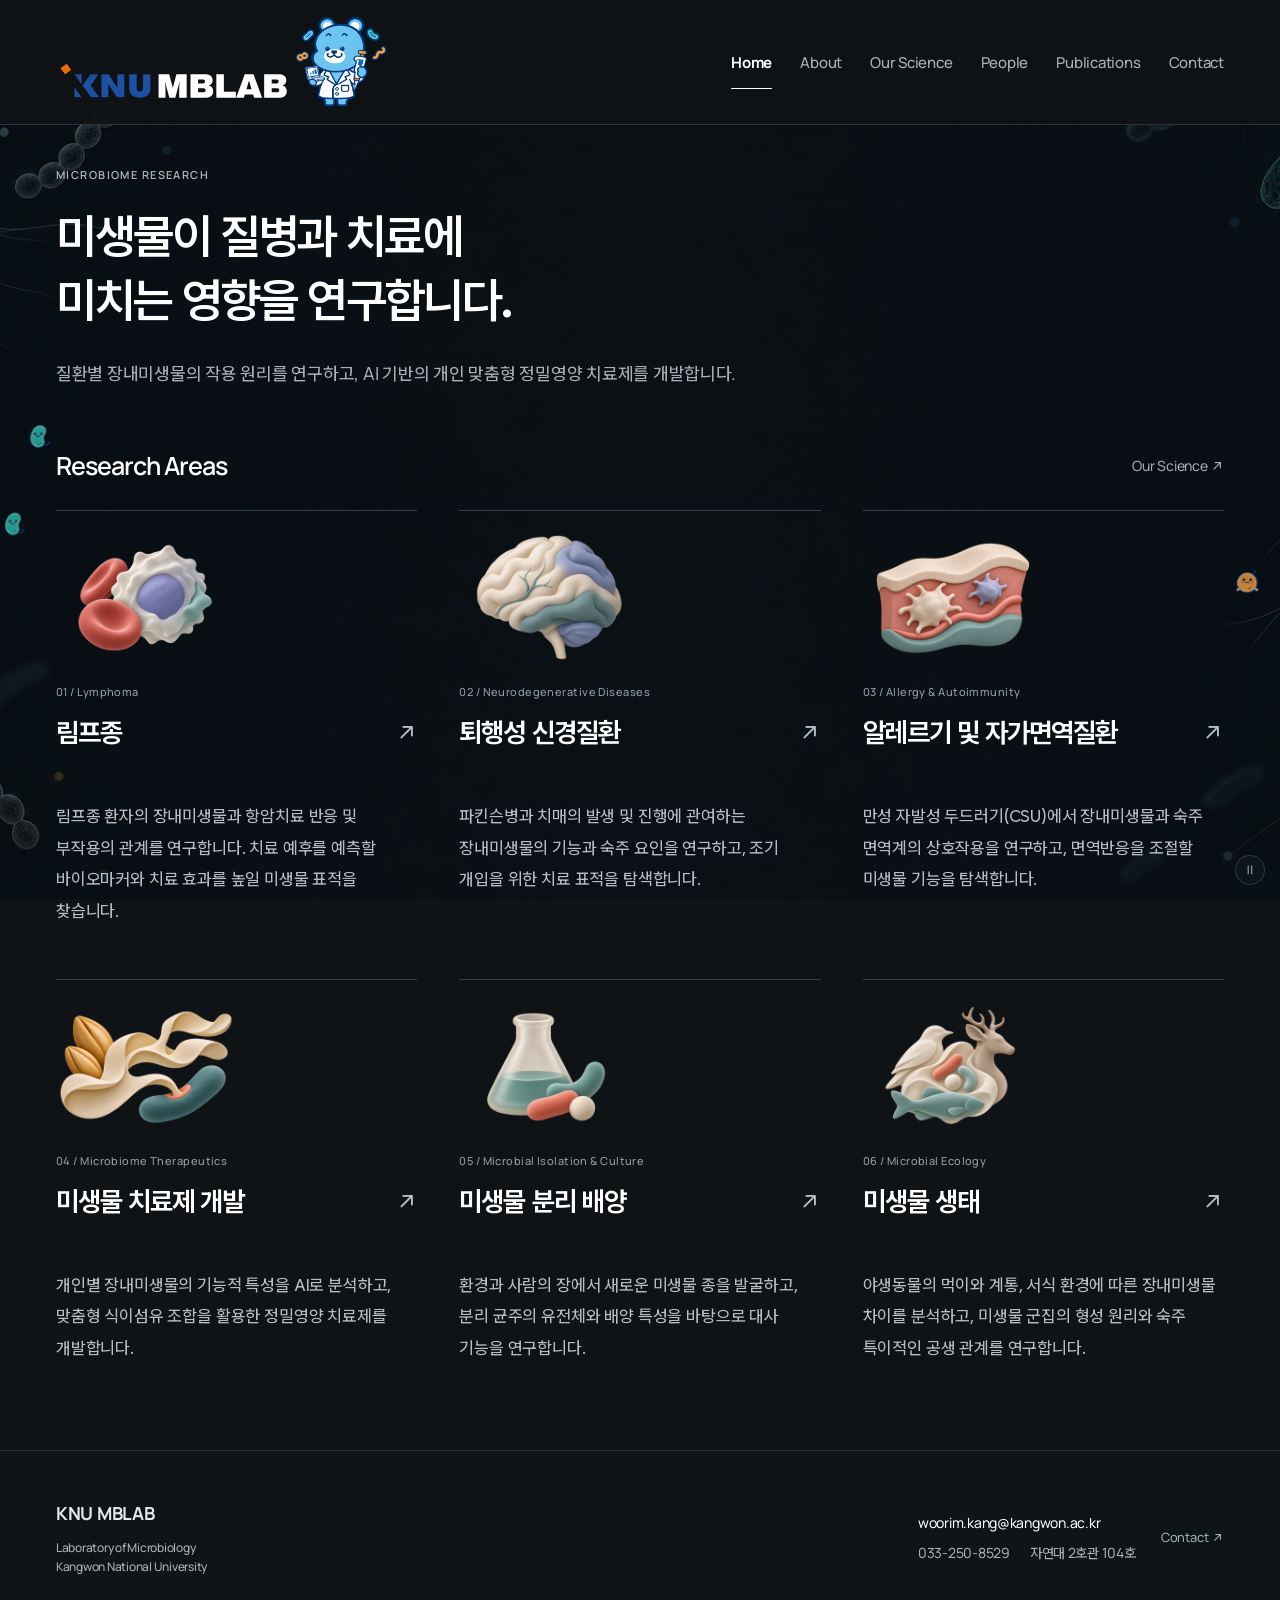
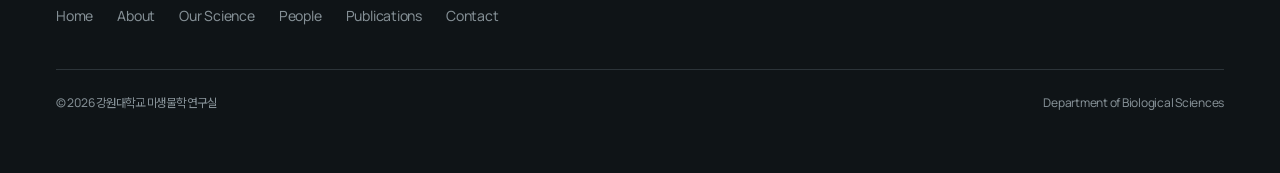
==== commit 456d1cf0: "Publish redesigned KNU MBLAB website" ====
--- a/index.html
+++ b/index.html
@@ -1,743 +1,33 @@
 <!DOCTYPE html>
-<html lang="ko">
-<head>
-<meta charset="utf-8">
-<meta name="viewport" content="width=device-width, initial-scale=1">
-<title>강원대학교 미생물학 연구실 · Laboratory of Microbiology, KNU</title>
-<meta name="description" content="강원대학교 자연과학대학 생명과학과 미생물학 연구실(강우림 교수). 인체 장내 마이크로바이옴과 질병, 정밀영양 기반 마이크로바이옴 치료제, 환경미생물 신종 발굴을 연구합니다.">
-<meta name="author" content="강우림 · Woorim Kang">
-<meta name="color-scheme" content="light dark">
-<meta name="theme-color" content="#0047BB" media="(prefers-color-scheme: light)">
-<meta name="theme-color" content="#0B1017" media="(prefers-color-scheme: dark)">
-<meta property="og:type" content="website">
-<meta property="og:locale" content="ko_KR">
-<meta property="og:site_name" content="강원대학교 미생물학 연구실">
-<meta property="og:title" content="강원대학교 미생물학 연구실 · Laboratory of Microbiology, KNU">
-<meta property="og:description" content="미생물 군집을 읽어 질병과 생태의 답을 찾습니다 — 강원대학교 생명과학과 미생물학 연구실.">
-<link rel="icon" href="favicon.svg" type="image/svg+xml">
-<link rel="canonical" href="./">
-<style>
-  /* ---------- tokens (KNU CI: Blue #0047BB / Orange #FC4C02) ---------- */
-  :root {
-    --bg: #F4F6FA;
-    --surface: #FFFFFF;
-    --surface-2: #F9FAFD;
-    --ink: #141C29;
-    --muted: #566078;
-    --faint: #808AA0;
-    --accent: #0047BB;
-    --accent-strong: #00378F;
-    --accent-soft: #E7EDFA;
-    --orange: #FC4C02;
-    --orange-soft: #FDECE4;
-    --line: #E0E5EF;
-    --shadow: 0 1px 2px rgba(20,28,41,.04), 0 8px 30px rgba(20,28,41,.07);
-    --shadow-lift: 0 2px 6px rgba(20,28,41,.07), 0 18px 46px rgba(0,71,187,.12);
 
-    --sans: "Pretendard", -apple-system, BlinkMacSystemFont, "Apple SD Gothic Neo",
-            "Segoe UI", "Malgun Gothic", "맑은 고딕", system-ui, sans-serif;
-    --serif: "Iowan Old Style", "Palatino Linotype", Palatino, Charter, Georgia,
-             "Times New Roman", serif;
-
-    --wrap: 1120px;
-    --radius: 12px;
-    --radius-sm: 8px;
-  }
-
-  @media (prefers-color-scheme: dark) {
-    :root {
-      --bg: #0B1017;
-      --surface: #131B29;
-      --surface-2: #0F1521;
-      --ink: #E9EDF4;
-      --muted: #9BA6BA;
-      --faint: #6E7A90;
-      --accent: #5A93F2;
-      --accent-strong: #86AEF7;
-      --accent-soft: #15233B;
-      --orange: #FF6A33;
-      --orange-soft: #2A1810;
-      --line: #232E40;
-      --shadow: 0 1px 2px rgba(0,0,0,.30), 0 10px 34px rgba(0,0,0,.36);
-      --shadow-lift: 0 2px 8px rgba(0,0,0,.34), 0 22px 52px rgba(0,0,0,.46);
-    }
-  }
-  :root[data-theme="light"] {
-    --bg:#F4F6FA; --surface:#FFFFFF; --surface-2:#F9FAFD; --ink:#141C29; --muted:#566078;
-    --faint:#808AA0; --accent:#0047BB; --accent-strong:#00378F; --accent-soft:#E7EDFA;
-    --orange:#FC4C02; --orange-soft:#FDECE4; --line:#E0E5EF;
-    --shadow:0 1px 2px rgba(20,28,41,.04), 0 8px 30px rgba(20,28,41,.07);
-    --shadow-lift:0 2px 6px rgba(20,28,41,.07), 0 18px 46px rgba(0,71,187,.12);
-  }
-  :root[data-theme="dark"] {
-    --bg:#0B1017; --surface:#131B29; --surface-2:#0F1521; --ink:#E9EDF4; --muted:#9BA6BA;
-    --faint:#6E7A90; --accent:#5A93F2; --accent-strong:#86AEF7; --accent-soft:#15233B;
-    --orange:#FF6A33; --orange-soft:#2A1810; --line:#232E40;
-    --shadow:0 1px 2px rgba(0,0,0,.30), 0 10px 34px rgba(0,0,0,.36);
-    --shadow-lift:0 2px 8px rgba(0,0,0,.34), 0 22px 52px rgba(0,0,0,.46);
-  }
-
-  /* ---------- base ---------- */
-  * { box-sizing: border-box; }
-  html { scroll-behavior: smooth; }
-  body {
-    margin: 0; background: var(--bg); color: var(--ink); font-family: var(--sans);
-    font-size: 17px; line-height: 1.72; -webkit-font-smoothing: antialiased;
-    text-rendering: optimizeLegibility; overflow-x: hidden;
-    word-break: keep-all; overflow-wrap: break-word;
-  }
-  a { color: inherit; text-decoration: none; }
-  .wrap { width: 100%; max-width: var(--wrap); margin-inline: auto; padding-inline: 24px; }
-  .binomial { font-family: var(--serif); font-style: italic; letter-spacing: .1px; }
-  .eyebrow {
-    font-size: .74rem; font-weight: 700; letter-spacing: .18em; text-transform: uppercase;
-    color: var(--accent); margin: 0 0 .9rem;
-  }
-  h1, h2, h3 { text-wrap: balance; margin: 0; word-break: keep-all; }
-  :focus-visible { outline: 2px solid var(--accent); outline-offset: 3px; border-radius: 3px; }
-
-  /* ---------- nav ---------- */
-  .nav {
-    position: sticky; top: 0; z-index: 40;
-    background: color-mix(in srgb, var(--bg) 82%, transparent);
-    backdrop-filter: saturate(1.4) blur(12px); -webkit-backdrop-filter: saturate(1.4) blur(12px);
-    border-bottom: 1px solid transparent; transition: border-color .3s, background .3s;
-  }
-  .nav.scrolled { border-bottom-color: var(--line); }
-  .nav-inner { display: flex; align-items: center; justify-content: space-between; height: 66px; gap: 20px; }
-  .brand { display: flex; align-items: center; gap: 12px; font-weight: 700; letter-spacing: -.01em; }
-  .brand .mark {
-    width: 32px; height: 32px; border-radius: 9px; flex: none;
-    background:
-      radial-gradient(circle at 33% 30%, var(--accent) 0 21%, transparent 22%),
-      radial-gradient(circle at 68% 40%, var(--orange) 0 12%, transparent 13%),
-      radial-gradient(circle at 45% 70%, color-mix(in srgb, var(--accent) 55%, var(--bg)) 0 14%, transparent 15%),
-      radial-gradient(circle at 72% 72%, color-mix(in srgb, var(--accent) 35%, var(--bg)) 0 9%, transparent 10%),
-      var(--accent-soft);
-    border: 1px solid color-mix(in srgb, var(--accent) 28%, var(--line));
-  }
-  .brand .en { color: var(--faint); font-weight: 500; font-size: .8rem; letter-spacing: 0; }
-  .nav-links { display: flex; align-items: center; gap: 26px; font-size: .92rem; }
-  .nav-links a { color: var(--muted); font-weight: 500; transition: color .18s; }
-  .nav-links a:hover { color: var(--accent); }
-  @media (max-width: 800px) { .nav-links a { display: none; } }
-
-  /* ---------- hero ---------- */
-  .hero { position: relative; padding: clamp(60px, 11vw, 122px) 0 clamp(52px, 8vw, 96px); overflow: hidden; }
-  #plate { position: absolute; inset: 0; width: 100%; height: 100%; z-index: 0; pointer-events: none; }
-  .hero .wrap { position: relative; z-index: 1; }
-  .hero-tag {
-    display: inline-flex; align-items: center; gap: 9px; font-size: .8rem; font-weight: 600;
-    color: var(--accent-strong); background: var(--accent-soft);
-    border: 1px solid color-mix(in srgb, var(--accent) 20%, var(--line));
-    padding: 6px 14px; border-radius: 999px; margin-bottom: 24px;
-  }
-  :root[data-theme="dark"] .hero-tag { color: var(--accent-strong); }
-  .hero-tag .dot { width: 7px; height: 7px; border-radius: 50%; background: var(--orange); }
-  .hero h1 {
-    font-size: clamp(2.3rem, 5.2vw, 3.65rem); font-weight: 800; letter-spacing: -.025em;
-    line-height: 1.14; max-width: 18ch;
-  }
-  .hero h1 .accent { color: var(--accent); }
-  .hero .en-name {
-    font-family: var(--serif); font-style: italic; color: var(--muted);
-    font-size: clamp(1rem, 2.1vw, 1.26rem); margin-top: 18px; letter-spacing: .2px;
-  }
-  .hero .lede { margin-top: 24px; max-width: 58ch; color: var(--muted); font-size: 1.1rem; line-height: 1.75; }
-  .hero-actions { display: flex; flex-wrap: wrap; gap: 14px; margin-top: 32px; }
-  .btn {
-    display: inline-flex; align-items: center; gap: 8px; padding: 12px 22px; border-radius: 999px;
-    font-weight: 600; font-size: .98rem;
-    transition: transform .18s, box-shadow .18s, background .18s, border-color .18s;
-  }
-  .btn-primary { background: var(--accent); color: #fff; box-shadow: 0 8px 22px color-mix(in srgb, var(--accent) 34%, transparent); }
-  .btn-primary:hover { transform: translateY(-2px); box-shadow: 0 12px 30px color-mix(in srgb, var(--accent) 44%, transparent); }
-  .btn-ghost { background: var(--surface); color: var(--ink); border: 1px solid var(--line); box-shadow: var(--shadow); }
-  .btn-ghost:hover { transform: translateY(-2px); border-color: color-mix(in srgb, var(--accent) 40%, var(--line)); }
-
-  /* ---------- section frame ---------- */
-  section.block { padding: clamp(54px, 8vw, 92px) 0; }
-  .sec-head { max-width: 62ch; margin-bottom: 44px; }
-  .sec-head h2 { font-size: clamp(1.55rem, 3vw, 2.15rem); font-weight: 800; letter-spacing: -.02em; }
-  .sec-head p { color: var(--muted); margin: 14px 0 0; font-size: 1.05rem; }
-  .divider { height: 1px; background: var(--line); border: 0; margin: 0; }
-  .alt { background: var(--surface-2); border-block: 1px solid var(--line); }
-
-  /* ---------- about ---------- */
-  .about-grid { display: grid; grid-template-columns: 1.45fr 1fr; gap: clamp(28px, 5vw, 60px); align-items: start; }
-  .about-lead { font-size: 1.22rem; line-height: 1.7; letter-spacing: -.01em; }
-  .about-lead strong { color: var(--accent-strong); font-weight: 700; }
-  :root[data-theme="dark"] .about-lead strong { color: var(--accent); }
-  .about-body { color: var(--muted); margin-top: 18px; }
-  .stat-card { background: var(--surface); border: 1px solid var(--line); border-radius: var(--radius); padding: 26px 28px; box-shadow: var(--shadow); }
-  .stat-row { display: flex; align-items: baseline; justify-content: space-between; gap: 18px; padding: 15px 0; border-bottom: 1px dashed var(--line); }
-  .stat-row:last-child { border-bottom: 0; padding-bottom: 0; }
-  .stat-row:first-child { padding-top: 0; }
-  .stat-num { font-size: 1.85rem; font-weight: 800; color: var(--accent); letter-spacing: -.03em; font-variant-numeric: tabular-nums; }
-  .stat-label { color: var(--muted); font-size: .9rem; text-align: right; line-height: 1.4; }
-  @media (max-width: 720px) { .about-grid { grid-template-columns: 1fr; } }
-
-  /* ---------- research ---------- */
-  .cards { display: grid; grid-template-columns: repeat(3, 1fr); gap: 22px; }
-  @media (max-width: 900px) { .cards { grid-template-columns: 1fr; } }
-  .card {
-    background: var(--surface); border: 1px solid var(--line); border-radius: var(--radius);
-    padding: 30px 26px 28px; box-shadow: var(--shadow); position: relative; overflow: hidden;
-    transition: transform .22s ease, box-shadow .22s ease, border-color .22s ease;
-  }
-  .card::before { content:""; position:absolute; left:0; top:0; height:3px; width:100%; background: linear-gradient(90deg, var(--accent), var(--orange)); opacity:.0; transition:opacity .22s; }
-  .card:hover { transform: translateY(-4px); box-shadow: var(--shadow-lift); border-color: color-mix(in srgb, var(--accent) 34%, var(--line)); }
-  .card:hover::before { opacity: .9; }
-  .card .glyph { width: 46px; height: 46px; margin-bottom: 20px; }
-  .card h3 { font-size: 1.24rem; font-weight: 750; letter-spacing: -.01em; margin-bottom: 6px; }
-  .card .sub { color: var(--accent); font-size: .8rem; font-weight: 700; letter-spacing: .06em; text-transform: uppercase; margin-bottom: 12px; }
-  .card p { color: var(--muted); font-size: .98rem; margin: 0; }
-  .card .tags { display: flex; flex-wrap: wrap; gap: 7px; margin-top: 18px; }
-  .tag { font-size: .76rem; color: var(--muted); background: var(--surface-2); border: 1px solid var(--line); padding: 3px 10px; border-radius: 999px; }
-
-  /* ---------- members ---------- */
-  .m-group { margin-top: 34px; }
-  .m-group:first-of-type { margin-top: 0; }
-  .m-label { font-size: .78rem; font-weight: 700; letter-spacing: .12em; text-transform: uppercase; color: var(--faint); margin: 0 0 16px; display: flex; align-items: center; gap: 12px; }
-  .m-label::after { content:""; flex:1; height:1px; background: var(--line); }
-
-  .pi-card { display: flex; gap: 24px; align-items: flex-start; background: var(--surface); border: 1px solid var(--line); border-radius: var(--radius); padding: 28px; box-shadow: var(--shadow); }
-  .pi-card .avatar { width: 84px; height: 84px; font-size: 1.9rem; }
-  .pi-card .role { color: var(--accent); font-size: .8rem; font-weight: 700; letter-spacing: .05em; text-transform: uppercase; }
-  .pi-card .name { font-size: 1.4rem; font-weight: 800; letter-spacing: -.01em; margin: 4px 0 2px; }
-  .pi-card .name .deg { font-size: .95rem; font-weight: 500; color: var(--muted); }
-  .pi-card .en { color: var(--faint); font-family: var(--serif); font-style: italic; font-size: .9rem; }
-  .pi-card .bio { color: var(--muted); font-size: .96rem; margin: 14px 0 0; max-width: 62ch; }
-  .pi-card .links { display: flex; flex-wrap: wrap; gap: 10px; margin-top: 16px; }
-  .plink { font-size: .82rem; font-weight: 600; color: var(--accent); border: 1px solid color-mix(in srgb, var(--accent) 30%, var(--line)); padding: 5px 12px; border-radius: 999px; transition: background .18s; }
-  .plink:hover { background: var(--accent-soft); }
-
-  .grad-grid { display: grid; grid-template-columns: repeat(2, minmax(0,1fr)); gap: 18px; }
-  @media (max-width: 620px) { .grad-grid { grid-template-columns: 1fr; } .pi-card { flex-direction: column; } }
-  .person { display: flex; gap: 18px; align-items: center; background: var(--surface); border: 1px solid var(--line); border-radius: var(--radius); padding: 20px 22px; box-shadow: var(--shadow); transition: transform .2s, box-shadow .2s; }
-  .person:hover { transform: translateY(-3px); box-shadow: var(--shadow-lift); }
-  .avatar { width: 58px; height: 58px; border-radius: 50%; flex: none; display: grid; place-items: center; font-family: var(--serif); font-weight: 700; font-size: 1.35rem; color: var(--accent-strong); background: var(--accent-soft); border: 1px solid color-mix(in srgb, var(--accent) 22%, var(--line)); }
-  :root[data-theme="dark"] .avatar { color: var(--accent-strong); }
-  .person .role { color: var(--accent); font-size: .74rem; font-weight: 600; letter-spacing: .04em; text-transform: uppercase; }
-  .person .name { font-size: 1.08rem; font-weight: 700; margin: 2px 0 1px; }
-  .person .en { color: var(--faint); font-size: .82rem; font-family: var(--serif); font-style: italic; }
-
-  .intern-grid { display: grid; grid-template-columns: repeat(3, minmax(0,1fr)); gap: 14px; }
-  @media (max-width: 720px) { .intern-grid { grid-template-columns: repeat(2, 1fr); } }
-  @media (max-width: 420px) { .intern-grid { grid-template-columns: 1fr; } }
-  .intern { display: flex; align-items: center; gap: 13px; background: var(--surface); border: 1px solid var(--line); border-radius: var(--radius-sm); padding: 13px 16px; transition: border-color .18s, transform .18s; }
-  .intern:hover { border-color: color-mix(in srgb, var(--accent) 32%, var(--line)); transform: translateY(-2px); }
-  .intern .dot { width: 34px; height: 34px; border-radius: 50%; flex: none; display: grid; place-items: center; font-size: .9rem; font-weight: 700; color: var(--accent); background: var(--accent-soft); }
-  .intern .nm { font-weight: 600; font-size: .98rem; }
-  .intern .sub { font-size: .74rem; color: var(--faint); }
-
-  /* ---------- publications ---------- */
-  .pub-head-row { display: flex; align-items: baseline; justify-content: space-between; gap: 16px; flex-wrap: wrap; margin-bottom: 8px; }
-  .pub-list { display: flex; flex-direction: column; }
-  .pub { display: grid; grid-template-columns: 64px 1fr; gap: 20px; padding: 20px 0; border-top: 1px solid var(--line); }
-  .pub:first-child { border-top: 0; }
-  .pub-year { font-variant-numeric: tabular-nums; font-weight: 800; color: var(--accent); font-size: 1.02rem; }
-  .pub-title { font-size: 1.04rem; font-weight: 650; letter-spacing: -.01em; line-height: 1.45; }
-  .pub-meta { color: var(--muted); font-size: .9rem; margin-top: 5px; }
-  .pub-venue { color: var(--accent-strong); font-weight: 700; }
-  :root[data-theme="dark"] .pub-venue { color: var(--accent); }
-  .pub-auth b { color: var(--ink); font-weight: 700; }
-  .pub-chips { display: inline-flex; gap: 6px; margin-left: 4px; vertical-align: middle; }
-  .chip { font-size: .68rem; font-weight: 600; padding: 2px 8px; border-radius: 999px; background: var(--accent-soft); color: var(--accent-strong); white-space: nowrap; }
-  :root[data-theme="dark"] .chip { color: var(--accent-strong); }
-  .chip.first { background: var(--orange-soft); color: var(--orange); border: 1px solid color-mix(in srgb, var(--orange) 32%, transparent); }
-  @media (max-width: 560px) { .pub { grid-template-columns: 1fr; gap: 6px; } }
-  .pub-more-wrap { margin-top: 24px; }
-  .pub-more { display: inline-flex; align-items: center; gap: 9px; font-weight: 600; font-size: .94rem; color: var(--accent); background: var(--surface); border: 1px solid color-mix(in srgb, var(--accent) 30%, var(--line)); padding: 10px 20px; border-radius: 999px; cursor: pointer; transition: background .18s, transform .18s; }
-  .pub-more:hover { background: var(--accent-soft); transform: translateY(-1px); }
-  .pub-more .arw { transition: transform .2s; }
-  .pub-more[aria-expanded="true"] .arw { transform: rotate(180deg); }
-  #pub-older[hidden] { display: none; }
-  .pub-note { color: var(--faint); font-size: .84rem; margin-top: 18px; }
-  .pub-note a { color: var(--accent); font-weight: 600; }
-
-  /* ---------- PI CV timeline ---------- */
-  .cv { display: grid; grid-template-columns: 1fr 1fr; gap: 22px 40px; margin-top: 20px; }
-  @media (max-width: 620px) { .cv { grid-template-columns: 1fr; gap: 18px; } }
-  .cv-h { font-size: .72rem; font-weight: 700; letter-spacing: .12em; text-transform: uppercase; color: var(--faint); margin: 0 0 12px; }
-  .cv-list { list-style: none; margin: 0; padding: 0; display: flex; flex-direction: column; gap: 12px; }
-  .cv-list li { display: grid; grid-template-columns: 96px 1fr; gap: 12px; align-items: baseline; }
-  .cv-yr { font-variant-numeric: tabular-nums; font-size: .82rem; font-weight: 700; color: var(--accent); letter-spacing: -.01em; white-space: nowrap; }
-  .cv-body { font-size: .93rem; color: var(--ink); line-height: 1.4; }
-  .cv-body b { font-weight: 700; }
-  .cv-en { display: block; color: var(--faint); font-size: .78rem; font-family: var(--serif); font-style: italic; margin-top: 2px; }
-
-  /* ---------- selected publications ---------- */
-  .pub-selected { margin-bottom: 42px; }
-  .sel-grid { display: grid; grid-template-columns: repeat(2, 1fr); gap: 16px; margin-top: 16px; }
-  @media (max-width: 720px) { .sel-grid { grid-template-columns: 1fr; } }
-  .sel-grid > article:last-child:nth-child(odd) { grid-column: 1 / -1; }
-  .sel { background: var(--surface); border: 1px solid var(--line); border-left: 3px solid var(--accent); border-radius: var(--radius-sm); padding: 19px 21px; box-shadow: var(--shadow); transition: transform .2s ease, box-shadow .2s ease; }
-  .sel:hover { transform: translateY(-3px); box-shadow: var(--shadow-lift); }
-  .sel-top { display: flex; align-items: baseline; justify-content: space-between; gap: 10px; margin-bottom: 9px; }
-  .sel-venue { color: var(--accent-strong); font-weight: 800; font-size: .96rem; letter-spacing: -.01em; }
-  :root[data-theme="dark"] .sel-venue { color: var(--accent); }
-  .sel-year { font-variant-numeric: tabular-nums; color: var(--faint); font-weight: 700; font-size: .82rem; }
-  .sel-title { font-size: 1rem; font-weight: 650; line-height: 1.42; letter-spacing: -.01em; margin: 0 0 9px; }
-  .sel-auth { color: var(--muted); font-size: .85rem; margin-bottom: 13px; }
-  .sel-auth b { color: var(--ink); font-weight: 700; }
-  .sel-tag { display: inline-block; font-size: .7rem; font-weight: 600; padding: 3px 10px; border-radius: 999px; background: var(--accent-soft); color: var(--accent-strong); }
-  :root[data-theme="dark"] .sel-tag { color: var(--accent-strong); }
-  @media (prefers-reduced-motion: reduce) { .sel:hover { transform: none; } }
-
-  /* ---------- footer ---------- */
-  footer { border-top: 1px solid var(--line); padding: 48px 0 60px; }
-  .foot-grid { display: flex; flex-wrap: wrap; justify-content: space-between; gap: 30px; }
-  .foot-brand { font-weight: 700; max-width: 30ch; }
-  .foot-brand .en { display: block; color: var(--faint); font-weight: 500; font-size: .84rem; font-family: var(--serif); font-style: italic; margin-top: 5px; }
-  .foot-col h4 { font-size: .72rem; text-transform: uppercase; letter-spacing: .15em; color: var(--faint); margin: 0 0 12px; font-weight: 700; }
-  .foot-col a, .foot-col span { display: block; color: var(--muted); font-size: .93rem; margin-bottom: 7px; }
-  .foot-col a:hover { color: var(--accent); }
-  .foot-bottom { margin-top: 40px; padding-top: 22px; border-top: 1px solid var(--line); color: var(--faint); font-size: .84rem; display: flex; flex-wrap: wrap; justify-content: space-between; gap: 10px; }
-
-  /* ---------- reveal ---------- */
-  .reveal { opacity: 0; transform: translateY(18px); transition: opacity .7s ease, transform .7s cubic-bezier(.2,.7,.2,1); }
-  .reveal.in { opacity: 1; transform: none; }
-  @media (prefers-reduced-motion: reduce) {
-    html { scroll-behavior: auto; }
-    .reveal { opacity: 1; transform: none; transition: none; }
-    .card:hover, .person:hover, .intern:hover, .btn:hover, .btn-ghost:hover, .pub-more:hover { transform: none; }
-  }
-</style>
-</head>
-<body>
-
-<nav class="nav" id="nav">
-  <div class="wrap nav-inner">
-    <a class="brand" href="#top">
-      <span class="mark" aria-hidden="true"></span>
-      <span>강원대학교 미생물학 연구실 <span class="en">· Microbiology Lab</span></span>
-    </a>
-    <div class="nav-links">
-      <a href="#about">소개</a>
-      <a href="#research">연구 분야</a>
-      <a href="#people">구성원</a>
-      <a href="#pubs">논문</a>
-      <a href="#contact">연락처</a>
-    </div>
-  </div>
-</nav>
-
-<header class="hero" id="top">
-  <canvas id="plate" aria-hidden="true"></canvas>
-  <div class="wrap">
-    <span class="hero-tag"><span class="dot"></span>강원대학교 자연과학대학 생명과학과 · 미생물학 연구실</span>
-    <h1>미생물 군집을 읽어<br><span class="accent">질병</span>과 <span class="accent">생태</span>의 답을 찾습니다</h1>
-    <p class="en-name">Laboratory of Microbiology · Kangwon National University</p>
-    <p class="lede">
-      인체 장내 마이크로바이옴과 질병의 연결에서 출발해, 정밀영양 기반 치료 전략과 야생동물·환경의
-      미생물 다양성까지 — 배양 접시에서 임상까지 이어지는 미생물 군집의 언어를 해독합니다.
-    </p>
-    <div class="hero-actions">
-      <a class="btn btn-primary" href="#research">연구 분야 보기</a>
-      <a class="btn btn-ghost" href="#pubs">논문 살펴보기</a>
-    </div>
-  </div>
-</header>
-
-<hr class="divider">
-
-<section class="block" id="about">
-  <div class="wrap about-grid reveal">
-    <div>
-      <p class="eyebrow">About the Lab</p>
-      <p class="about-lead">
-        우리 연구실은 <strong>미생물 군집의 해독자</strong>입니다 — 장에서 자연까지, 미생물이
-        건강과 생태계에서 무엇을 하는지 데이터로 읽어냅니다.
-      </p>
-      <p class="about-body">
-        인체 장내 미생물의 불균형(dysbiosis)이 혈액암·파킨슨병·만성 특발성 두드러기 같은 질환과
-        어떻게 연결되는지를 분석하고, 그 이해를 개인 맞춤 정밀영양과 마이크로바이옴 표적 치료제로
-        확장합니다. 동시에 야생동물과 다양한 환경에서 새로운 세균을 분리·기재하며 미생물 다양성의
-        지도를 넓혀 왔습니다. 임상 코호트부터 신종 세균의 유전체까지 아우르는 폭넓은 스펙트럼이
-        우리 연구실의 강점입니다.
-      </p>
-    </div>
-    <div class="stat-card">
-      <div class="stat-row"><span class="stat-num">36</span><span class="stat-label">발표 논문<br>Blood · npj Parkinson's · IJSEM 외</span></div>
-      <div class="stat-row"><span class="stat-num">3</span><span class="stat-label">핵심 연구 분야<br>장내 마이크로바이옴 · 정밀영양 · 환경미생물</span></div>
-      <div class="stat-row"><span class="stat-num">2025</span><span class="stat-label">연구실 출범<br>강원대학교 생명과학과</span></div>
-      <div class="stat-row"><span class="stat-num">9</span><span class="stat-label">구성원<br>지도교수 · 대학원생 · 학부인턴</span></div>
-    </div>
-  </div>
-</section>
-
-<section class="block alt" id="research">
-  <div class="wrap">
-    <div class="sec-head reveal">
-      <p class="eyebrow">Research Areas</p>
-      <h2>세 개의 축으로 미생물 군집을 탐구합니다</h2>
-      <p>배양·유전체·생물정보학을 공통의 도구로, 인체 질환부터 자연 생태계까지 미생물의 정체와 역할을 규명합니다.</p>
-    </div>
-    <div class="cards">
-      <article class="card reveal">
-        <svg class="glyph" viewBox="0 0 48 48" fill="none" aria-hidden="true">
-          <path d="M15 8c-4 7 4 9 0 16s5 10 1 16" stroke="var(--accent)" stroke-width="2" stroke-linecap="round"/>
-          <path d="M27 8c4 6-3 9 1 16s-4 10 0 16" stroke="var(--accent)" stroke-width="2" stroke-linecap="round" opacity=".6"/>
-          <circle cx="35" cy="16" r="3" fill="var(--orange)"/>
-          <circle cx="33" cy="30" r="2.2" fill="var(--accent)" opacity=".7"/>
-        </svg>
-        <div class="sub">Human Gut Microbiome</div>
-        <h3>인체 장내 마이크로바이옴과 질병</h3>
-        <p>혈액암(DLBCL·NK/T세포림프종), 파킨슨병, 만성 특발성 두드러기(CSU) 환자의 장내 미생물 불균형을 분석해, 질병의 바이오마커와 치료 반응 예측 인자를 발굴합니다.</p>
-        <div class="tags"><span class="tag">DLBCL</span><span class="tag">파킨슨병</span><span class="tag">CSU</span><span class="tag">Dysbiosis</span></div>
-      </article>
-      <article class="card reveal">
-        <svg class="glyph" viewBox="0 0 48 48" fill="none" aria-hidden="true">
-          <path d="M24 7c-6 8-12 12-12 20a12 12 0 0 0 24 0c0-8-6-12-12-20Z" stroke="var(--accent)" stroke-width="2" stroke-linejoin="round"/>
-          <circle cx="24" cy="27" r="3" fill="var(--orange)"/>
-          <path d="M18 22c2 2 4 2 6 0M24 30c2 2 4 2 6 0" stroke="var(--accent)" stroke-width="1.5" stroke-linecap="round" opacity=".65"/>
-        </svg>
-        <div class="sub">Microbiome Therapeutics</div>
-        <h3>정밀영양 기반 마이크로바이옴 치료제 개발</h3>
-        <p>개인의 미생물 군집에 맞춘 식이·영양 개입과 유용 미생물 자원을 활용해, 마이크로바이옴을 표적하는 새로운 치료 전략을 설계합니다.</p>
-        <div class="tags"><span class="tag">정밀영양</span><span class="tag">식이개입</span><span class="tag">치료제 개발</span><span class="tag">미생물 자원</span></div>
-      </article>
-      <article class="card reveal">
-        <svg class="glyph" viewBox="0 0 48 48" fill="none" aria-hidden="true">
-          <circle cx="24" cy="24" r="18" stroke="var(--accent)" stroke-width="2"/>
-          <circle cx="18" cy="19" r="3.4" fill="var(--accent)"/>
-          <circle cx="30" cy="18" r="2.2" fill="var(--orange)"/>
-          <circle cx="28" cy="30" r="4" fill="var(--accent)" opacity=".5"/>
-          <circle cx="16" cy="31" r="2" fill="var(--accent)" opacity=".8"/>
-        </svg>
-        <div class="sub">Environmental Microbiology</div>
-        <h3>환경미생물학 · 신종 발굴과 야생동물 마이크로바이옴</h3>
-        <p>황새·독수리·어류 등 야생동물과 다양한 환경에서 새로운 세균을 분리·기재(<span class="binomial">sp. nov.</span>)하고, 숙주-미생물 군집의 생태를 규명해 미생물 다양성의 지도를 넓힙니다.</p>
-        <div class="tags"><span class="tag">세균 신종</span><span class="tag">sp. nov.</span><span class="tag">야생동물</span><span class="tag">미생물 생태</span></div>
-      </article>
-    </div>
-  </div>
-</section>
-
-<section class="block" id="people">
-  <div class="wrap">
-    <div class="sec-head reveal">
-      <p class="eyebrow">People</p>
-      <h2>구성원</h2>
-      <p>지도교수와 대학원생, 학부 연구인턴이 함께 미생물 군집을 파고듭니다.</p>
-    </div>
-
-    <div class="reveal">
-      <div class="m-group">
-        <p class="m-label">지도교수 · Principal Investigator</p>
-        <div class="pi-card">
-          <div class="avatar" aria-hidden="true">강</div>
-          <div>
-            <div class="role">Principal Investigator</div>
-            <div class="name">강우림 <span class="deg">조교수 · Woorim Kang, Ph.D.</span></div>
-            <div class="en">Department of Biological Sciences, Kangwon National University</div>
-            <p class="bio">장내 미생물과 질병의 연결, 정밀영양 기반 마이크로바이옴 치료, 세균 신종 발굴을 아우르는 연구를 이끕니다.</p>
-            <div class="cv">
-              <div>
-                <h4 class="cv-h">학력 · Education</h4>
-                <ul class="cv-list">
-                  <li><span class="cv-yr">2016–2022</span><span class="cv-body"><b>박사</b> · 경희대학교 나노의약생명과학과<span class="cv-en">Ph.D., Life &amp; Nanopharmaceutical Sciences, Kyung Hee University</span></span></li>
-                  <li><span class="cv-yr">2012–2016</span><span class="cv-body"><b>학사</b> · 경희대학교 생물학과<span class="cv-en">B.S., Biology, Kyung Hee University</span></span></li>
-                </ul>
-              </div>
-              <div>
-                <h4 class="cv-h">경력 · Experience</h4>
-                <ul class="cv-list">
-                  <li><span class="cv-yr">2025–현재</span><span class="cv-body"><b>조교수</b> · 강원대학교 생명과학과<span class="cv-en">Assistant Professor, Dept. of Biological Sciences, KNU</span></span></li>
-                  <li><span class="cv-yr">2019–2025</span><span class="cv-body"><b>CJ Bioscience</b> (ChunLab)<span class="cv-en">Microbiome R&amp;D</span></span></li>
-                </ul>
-              </div>
-            </div>
-            <div class="links">
-              <a class="plink" href="https://scholar.google.com/citations?user=it6MrUcAAAAJ&hl=ko" target="_blank" rel="noopener">Google Scholar ↗</a>
-              <a class="plink" href="https://orcid.org/0009-0005-1604-5785" target="_blank" rel="noopener">ORCID ↗</a>
-              <a class="plink" href="mailto:woorim.kang@kangwon.ac.kr">이메일</a>
-            </div>
-          </div>
-        </div>
-      </div>
-
-      <div class="m-group">
-        <p class="m-label">대학원생 · Graduate Students</p>
-        <div class="grad-grid">
-          <div class="person">
-            <div class="avatar" aria-hidden="true">김</div>
-            <div><div class="role">석사과정 · M.S. Student</div><div class="name">김권영</div></div>
-          </div>
-          <div class="person">
-            <div class="avatar" aria-hidden="true">최</div>
-            <div><div class="role">석사과정 · M.S. Student</div><div class="name">최예빈</div></div>
-          </div>
-        </div>
-      </div>
-
-      <div class="m-group">
-        <p class="m-label">학부 연구인턴 · Undergraduate Interns</p>
-        <div class="intern-grid">
-          <div class="intern"><span class="dot" aria-hidden="true">서</span><div><div class="nm">서혜린</div><div class="sub">Undergraduate Intern</div></div></div>
-          <div class="intern"><span class="dot" aria-hidden="true">이</span><div><div class="nm">이지우</div><div class="sub">Undergraduate Intern</div></div></div>
-          <div class="intern"><span class="dot" aria-hidden="true">박</span><div><div class="nm">박은찬</div><div class="sub">Undergraduate Intern</div></div></div>
-          <div class="intern"><span class="dot" aria-hidden="true">박</span><div><div class="nm">박지민</div><div class="sub">Undergraduate Intern</div></div></div>
-          <div class="intern"><span class="dot" aria-hidden="true">이</span><div><div class="nm">이희주</div><div class="sub">Undergraduate Intern</div></div></div>
-          <div class="intern"><span class="dot" aria-hidden="true">정</span><div><div class="nm">정다은</div><div class="sub">Undergraduate Intern</div></div></div>
-        </div>
-      </div>
-    </div>
-  </div>
-</section>
-
-<section class="block alt" id="pubs">
-  <div class="wrap">
-    <div class="sec-head reveal">
-      <p class="eyebrow">Publications</p>
-      <h2>논문</h2>
-      <p>혈액암·파킨슨병 등 핵심 임상 마이크로바이옴 연구를 대표 논문으로, 전체 발표 논문은 연도순으로 정리했습니다.</p>
-    </div>
-
-    <div class="pub-selected reveal">
-      <p class="m-label">대표 논문 · Selected</p>
-      <div class="sel-grid">
-        <article class="sel">
-          <div class="sel-top"><span class="sel-venue">Blood</span><span class="sel-year">2023</span></div>
-          <h3 class="sel-title">The influence of microbial dysbiosis on immunochemotherapy-related efficacy and safety in diffuse large B-cell lymphoma</h3>
-          <div class="sel-auth">Yoon SE, <b>Kang W</b>, Choi S, Park Y, Chalita M, … Kim WS, Kim SJ</div>
-          <span class="sel-tag">혈액암 · DLBCL</span>
-        </article>
-        <article class="sel">
-          <div class="sel-top"><span class="sel-venue">Blood Advances</span><span class="sel-year">2026</span></div>
-          <h3 class="sel-title">Microbiome and metabolite biomarkers of CAR T-cell therapy outcomes in relapsed/refractory diffuse large B-cell lymphoma</h3>
-          <div class="sel-auth">Yoon SE, <b>Kang W</b>, Cho J, Chalita M, … Kim WS, Kim SJ</div>
-          <span class="sel-tag">혈액암 · CAR-T</span>
-        </article>
-        <article class="sel">
-          <div class="sel-top"><span class="sel-venue">Cancer Research and Treatment</span><span class="sel-year">2025</span></div>
-          <h3 class="sel-title">Clinical impact of microbiome characteristics in treatment-naive extranodal NK/T-cell lymphoma patients</h3>
-          <div class="sel-auth">Yoon SE, <b>Kang W</b>, Cho J, Chalita M, … Kim SJ, Kim WS</div>
-          <span class="sel-tag">혈액암 · NK/T</span>
-        </article>
-        <article class="sel">
-          <div class="sel-top"><span class="sel-venue">Neurobiology of Disease</span><span class="sel-year">2024</span></div>
-          <h3 class="sel-title">Difference in gut microbial dysbiotic patterns between body-first and brain-first Parkinson's disease</h3>
-          <div class="sel-auth">Park DG, <b>Kang W</b>, Shin IJ, Chalita M, … Yoon JH</div>
-          <span class="sel-tag">파킨슨병</span>
-        </article>
-        <article class="sel">
-          <div class="sel-top"><span class="sel-venue">npj Parkinson's Disease</span><span class="sel-year">2022</span></div>
-          <h3 class="sel-title">Oral and gut dysbiosis leads to functional alterations in Parkinson's disease</h3>
-          <div class="sel-auth">Jo S, <b>Kang W</b>, Hwang YS, … Bae JW, Chung SJ</div>
-          <span class="sel-tag">파킨슨병</span>
-        </article>
-      </div>
-    </div>
-
-    <p class="m-label">전체 논문 · All Publications</p>
-    <div class="pub-list reveal">
-      <article class="pub"><div class="pub-year">2025</div><div><div class="pub-title"><span class="binomial">Bacteroides celer</span> sp. nov. and <span class="binomial">Bacteroides mucinivorans</span> sp. nov., isolated from human feces, and reclassification within the genus <span class="binomial">Bacteroides</span><span class="pub-chips"><span class="chip">신종·환경</span></span></div><div class="pub-meta"><span class="pub-venue">Journal of Microbiology</span> · 2025 · <span class="pub-auth">Yang AI, Kim B, <b>Kang W</b>, Joe HI, Shin NR</span></div></div></article>
-
-      <article class="pub"><div class="pub-year">2025</div><div><div class="pub-title">Temple stay diet and its impact on gut microbiome and irritable bowel syndrome: a prospective cohort study<span class="pub-chips"><span class="chip">정밀영양</span></span></div><div class="pub-meta"><span class="pub-venue">Food &amp; Function</span> · 2025 · <span class="pub-auth">Kim SH, <b>Kang W</b>, Kim M, Hong S, Kim H, Lee JK</span></div></div></article>
-
-      <article class="pub"><div class="pub-year">2024</div><div><div class="pub-title">Dietary quality and the gut microbiome in early-stage Parkinson's disease patients<span class="pub-chips"><span class="chip">파킨슨</span><span class="chip">정밀영양</span></span></div><div class="pub-meta"><span class="pub-venue">Nutritional Neuroscience</span> · 2024 · <span class="pub-auth">Yoon HJ, <b>Kang W</b>, Jo S, Hwang YS, … Park YK</span></div></div></article>
-
-      <article class="pub"><div class="pub-year">2023</div><div><div class="pub-title">Effects of a multidomain intervention with nutritional supplements on cognition and gut microbiome in early symptomatic Alzheimer's disease: a randomized controlled trial<span class="pub-chips"><span class="chip">정밀영양</span></span></div><div class="pub-meta"><span class="pub-venue">Frontiers in Aging Neuroscience</span> · 2023 · <span class="pub-auth">Lee EH, Kim GH, Park HK, … <b>Kang W</b>, … Jeong JH</span></div></div></article>
-
-      <article class="pub"><div class="pub-year">2022</div><div><div class="pub-title">Host phylogeny, habitat, and diet are main drivers of the cephalopod and mollusk gut microbiome<span class="pub-chips"><span class="chip">신종·환경</span></span></div><div class="pub-meta"><span class="pub-venue">Animal Microbiome</span> · 2022 · <span class="pub-auth"><b>Kang W</b>, Kim PS, Tak EJ, Sung H, … Bae JW</span></div></div></article>
-
-      <article class="pub"><div class="pub-year">2021</div><div><div class="pub-title"><span class="binomial">Anaerostipes hominis</span> sp. nov., a novel butyrate-producing bacterium isolated from faeces of a patient with Crohn's disease<span class="pub-chips"><span class="chip">신종·환경</span></span></div><div class="pub-meta"><span class="pub-venue">Int. J. Syst. Evol. Microbiol.</span> · 2021 · <span class="pub-auth">Lee JY, <b>Kang W</b>, Shin NR, Hyun DW, … Bae JW</span></div></div></article>
-
-      <article class="pub"><div class="pub-year">2021</div><div><div class="pub-title">Pathogenomics of <span class="binomial">Streptococcus ilei</span> sp. nov., a newly identified pathogen ubiquitous in human microbiome<span class="pub-chips"><span class="chip">신종·환경</span></span></div><div class="pub-meta"><span class="pub-venue">Journal of Microbiology</span> · 2021 · <span class="pub-auth">Hyun DW, Lee JY, Kim MS, … <b>Kang W</b>, … Bae JW</span></div></div></article>
-
-      <article class="pub"><div class="pub-year">2021</div><div><div class="pub-title">Calf diarrhea caused by prolonged expansion of autochthonous gut Enterobacteriaceae and their lytic bacteriophages<span class="pub-chips"><span class="chip">신종·환경</span></span></div><div class="pub-meta"><span class="pub-venue">mSystems</span> · 2021 · <span class="pub-auth">Whon TW, Kim HS, Shin NR, … <b>Kang W</b>, … Bae JW</span></div></div></article>
-
-      <article class="pub"><div class="pub-year">2021</div><div><div class="pub-title"><span class="binomial">Pseudorhodobacter turbinis</span> sp. nov., isolated from the gut of the Korean turban shell, <span class="binomial">Turbo cornutus</span><span class="pub-chips"><span class="chip">신종·환경</span></span></div><div class="pub-meta"><span class="pub-venue">Int. J. Syst. Evol. Microbiol.</span> · 2021 · <span class="pub-auth">Jeong YS, <b>Kang W</b>, Lee JY, Sung H, … Bae JW</span></div></div></article>
-
-      <div id="pub-older" hidden>
-        <article class="pub"><div class="pub-year">2020</div><div><div class="pub-title"><span class="binomial">Flaviflexus ciconiae</span> sp. nov., isolated from the faeces of the oriental stork, <span class="binomial">Ciconia boyciana</span><span class="pub-chips"><span class="chip">신종·환경</span></span></div><div class="pub-meta"><span class="pub-venue">Int. J. Syst. Evol. Microbiol.</span> · 2020 · <span class="pub-auth">Lee JY, <b>Kang W</b>, Kim PS, Lee SY, … Bae JW</span></div></div></article>
-
-        <article class="pub"><div class="pub-year">2020</div><div><div class="pub-title"><span class="binomial">Jeotgalibaca ciconiae</span> sp. nov., isolated from the faeces of an oriental stork<span class="pub-chips"><span class="chip">신종·환경</span></span></div><div class="pub-meta"><span class="pub-venue">Int. J. Syst. Evol. Microbiol.</span> · 2020 · <span class="pub-auth">Lee SY, <b>Kang W</b>, Kim PS, Kim HS, … Bae JW</span></div></div></article>
-
-        <article class="pub"><div class="pub-year">2020</div><div><div class="pub-title"><span class="binomial">Tabrizicola piscis</span> sp. nov., isolated from the intestinal tract of a Korean indigenous freshwater fish, <span class="binomial">Acheilognathus koreensis</span><span class="pub-chips"><span class="chip">신종·환경</span></span></div><div class="pub-meta"><span class="pub-venue">Int. J. Syst. Evol. Microbiol.</span> · 2020 · <span class="pub-auth">Han JE, <b>Kang W</b>, Lee JY, Sung H, … Bae JW</span></div></div></article>
-
-        <article class="pub"><div class="pub-year">2020</div><div><div class="pub-title"><span class="binomial">Flammeovirga pectinis</span> sp. nov., isolated from the gut of the Korean scallop, <span class="binomial">Patinopecten yessoensis</span><span class="pub-chips"><span class="chip">신종·환경</span></span></div><div class="pub-meta"><span class="pub-venue">Int. J. Syst. Evol. Microbiol.</span> · 2020 · <span class="pub-auth">Jeong YS, <b>Kang W</b>, Sung H, Lee JY, … Bae JW</span></div></div></article>
-
-        <article class="pub"><div class="pub-year">2020</div><div><div class="pub-title">Complete genome sequence of <span class="binomial">Lactobacillus fermentum</span> SRCM103285 isolated from Korean rice wine, makgeolli<span class="pub-chips"><span class="chip">신종·환경</span></span></div><div class="pub-meta"><span class="pub-venue">Korean Journal of Microbiology</span> · 2020 · <span class="pub-auth"><b>Kang W</b>, Jeong SY, Cha IS, Cho MS, … Lee JH</span></div></div></article>
-
-        <article class="pub"><div class="pub-year">2020</div><div><div class="pub-title">Complete genome sequence of <span class="binomial">Pediococcus acidilactici</span> SRCM103444 isolated from cheonggukjang<span class="pub-chips"><span class="chip">유전체·자원</span></span></div><div class="pub-meta"><span class="pub-venue">Korean Journal of Microbiology</span> · 2020 · <span class="pub-auth">Cha IS, Jeong SY, <b>Kang W</b>, … Lee JH</span></div></div></article>
-
-        <article class="pub"><div class="pub-year">2019</div><div><div class="pub-title"><span class="binomial">Undibacterium piscinae</span> sp. nov., isolated from Korean shiner intestine<span class="pub-chips"><span class="chip">신종·환경</span></span></div><div class="pub-meta"><span class="pub-venue">Int. J. Syst. Evol. Microbiol.</span> · 2019 · <span class="pub-auth">Lee SY, <b>Kang W</b>, Kim PS, Kim HS, … Bae JW</span></div></div></article>
-
-        <article class="pub"><div class="pub-year">2019</div><div><div class="pub-title"><span class="binomial">Iodobacter ciconiae</span> sp. nov., isolated from feces of the oriental stork, <span class="binomial">Ciconia boyciana</span><span class="pub-chips"><span class="chip">신종·환경</span></span></div><div class="pub-meta"><span class="pub-venue">Int. J. Syst. Evol. Microbiol.</span> · 2019 · <span class="pub-auth">Lee JY, <b>Kang W</b>, Kim PS, Lee SY, … Bae JW</span></div></div></article>
-
-        <article class="pub"><div class="pub-year">2018</div><div><div class="pub-title">Phenotypic and genomic properties of <span class="binomial">Brachybacterium vulturis</span> sp. nov. and <span class="binomial">Brachybacterium avium</span> sp. nov.<span class="pub-chips"><span class="chip">신종·환경</span></span></div><div class="pub-meta"><span class="pub-venue">Frontiers in Microbiology</span> · 2018 · <span class="pub-auth">Tak EJ, Kim PS, Hyun DW, … <b>Kang W</b>, … Bae JW</span></div></div></article>
-
-        <article class="pub"><div class="pub-year">2018</div><div><div class="pub-title">Complete genome sequence of the halophile <span class="binomial">Kushneria konosiri</span> X49T, isolated from salt-fermented <span class="binomial">Konosirus punctatus</span><span class="pub-chips"><span class="chip">신종·환경</span></span></div><div class="pub-meta"><span class="pub-venue">Standards in Genomic Sciences</span> · 2018 · <span class="pub-auth">Yun JH, Sung H, Kim HS, Tak EJ, <b>Kang W</b>, … Bae JW</span></div></div></article>
-
-        <article class="pub"><div class="pub-year">2018</div><div><div class="pub-title">Dysbiosis of inferior turbinate microbiota is associated with high total IgE levels in patients with allergic rhinitis<span class="pub-chips"><span class="chip">마이크로바이옴</span></span></div><div class="pub-meta"><span class="pub-venue">Infection and Immunity</span> · 2018 · <span class="pub-auth">Hyun DW, Min HJ, Kim MS, … <b>Kang W</b>, … Bae JW</span></div></div></article>
-
-        <article class="pub"><div class="pub-year">2018</div><div><div class="pub-title"><span class="binomial">Blautia hominis</span> sp. nov., isolated from human faeces<span class="pub-chips"><span class="chip">신종·환경</span></span></div><div class="pub-meta"><span class="pub-venue">Int. J. Syst. Evol. Microbiol.</span> · 2018 · <span class="pub-auth">Shin NR, <b>Kang W</b>, Tak EJ, Hyun DW, … Bae JW</span></div></div></article>
-
-        <article class="pub"><div class="pub-year">2018</div><div><div class="pub-title"><span class="binomial">Oceanisphaera avium</span> sp. nov., isolated from the gut of the cinereous vulture, <span class="binomial">Aegypius monachus</span><span class="pub-chips"><span class="chip">신종·환경</span></span></div><div class="pub-meta"><span class="pub-venue">Int. J. Syst. Evol. Microbiol.</span> · 2018 · <span class="pub-auth">Sung H, Kim HS, Lee JY, <b>Kang W</b>, … Bae JW</span></div></div></article>
-
-        <article class="pub"><div class="pub-year">2018</div><div><div class="pub-title"><span class="binomial">Tumebacillus avium</span> sp. nov., isolated from the gut of a cinereous vulture, <span class="binomial">Aegypius monachus</span><span class="pub-chips"><span class="chip">신종·환경</span></span></div><div class="pub-meta"><span class="pub-venue">Int. J. Syst. Evol. Microbiol.</span> · 2018 · <span class="pub-auth">Sung H, Kim HS, Lee JY, <b>Kang W</b>, … Bae JW</span></div></div></article>
-
-        <article class="pub"><div class="pub-year">2018</div><div><div class="pub-title"><span class="binomial">Virgibacillus phasianinus</span> sp. nov., a halophilic bacterium isolated from faeces of a Swinhoe's pheasant, <span class="binomial">Lophura swinhoii</span><span class="pub-chips"><span class="chip">신종·환경</span></span></div><div class="pub-meta"><span class="pub-venue">Int. J. Syst. Evol. Microbiol.</span> · 2018 · <span class="pub-auth">Tak EJ, Kim HS, Lee JY, <b>Kang W</b>, … Bae JW</span></div></div></article>
-
-        <article class="pub"><div class="pub-year">2018</div><div><div class="pub-title"><span class="binomial">Tessaracoccus aquimaris</span> sp. nov., isolated from the intestine of a Korean rockfish, <span class="binomial">Sebastes schlegelii</span><span class="pub-chips"><span class="chip">신종·환경</span></span></div><div class="pub-meta"><span class="pub-venue">Int. J. Syst. Evol. Microbiol.</span> · 2018 · <span class="pub-auth">Tak EJ, Kim HS, Lee JY, <b>Kang W</b>, Hyun DW, … Bae JW</span></div></div></article>
-
-        <article class="pub"><div class="pub-year">2017</div><div><div class="pub-title"><span class="binomial">Vagococcus martis</span> sp. nov., isolated from the small intestine of a marten, <span class="binomial">Martes flavigula</span><span class="pub-chips"><span class="chip">신종·환경</span></span></div><div class="pub-meta"><span class="pub-venue">Int. J. Syst. Evol. Microbiol.</span> · 2017 · <span class="pub-auth">Tak EJ, Kim HS, Lee JY, <b>Kang W</b>, Hyun DW, … Bae JW</span></div></div></article>
-
-        <article class="pub"><div class="pub-year">2016</div><div><div class="pub-title"><span class="binomial">Flexivirga lutea</span> sp. nov., isolated from the faeces of a crested ibis, <span class="binomial">Nipponia nippon</span>, and emended description of the genus <span class="binomial">Flexivirga</span><span class="pub-chips"><span class="chip">신종·환경</span></span></div><div class="pub-meta"><span class="pub-venue">Int. J. Syst. Evol. Microbiol.</span> · 2016 · <span class="pub-auth"><b>Kang W</b>, Hyun DW, Kim PS, Shin NR, … Bae JW</span></div></div></article>
-
-        <article class="pub"><div class="pub-year">2016</div><div><div class="pub-title"><span class="binomial">Comamonas piscis</span> sp. nov., isolated from the intestine of a Korean rockfish, <span class="binomial">Sebastes schlegelii</span><span class="pub-chips"><span class="chip">신종·환경</span></span></div><div class="pub-meta"><span class="pub-venue">Int. J. Syst. Evol. Microbiol.</span> · 2016 · <span class="pub-auth"><b>Kang W</b>, Kim PS, Hyun DW, Lee JY, … Bae JW</span></div></div></article>
-
-        <article class="pub"><div class="pub-year">2016</div><div><div class="pub-title"><span class="binomial">Sedimentitalea todarodis</span> sp. nov., isolated from the intestinal tract of a Japanese flying squid<span class="pub-chips"><span class="chip">신종·환경</span></span></div><div class="pub-meta"><span class="pub-venue">Int. J. Syst. Evol. Microbiol.</span> · 2016 · <span class="pub-auth">Kim HS, Hyun DW, Lee JY, Kim PS, Whon TW, <b>Kang W</b>, Bae JW</span></div></div></article>
-
-        <article class="pub"><div class="pub-year">2016</div><div><div class="pub-title"><span class="binomial">Pseudahrensia todarodis</span> sp. nov., isolated from the gut of a Japanese flying squid, <span class="binomial">Todarodes pacificus</span><span class="pub-chips"><span class="chip">신종·환경</span></span></div><div class="pub-meta"><span class="pub-venue">Int. J. Syst. Evol. Microbiol.</span> · 2016 · <span class="pub-auth">Kim HS, Kim PS, Hyun DW, Lee JY, <b>Kang W</b>, … Bae JW</span></div></div></article>
-
-        <article class="pub"><div class="pub-year">2015</div><div><div class="pub-title"><span class="binomial">Simplicispira piscis</span> sp. nov., isolated from the gut of a Korean rockfish, <span class="binomial">Sebastes schlegelii</span><span class="pub-chips"><span class="chip">신종·환경</span></span></div><div class="pub-meta"><span class="pub-venue">Int. J. Syst. Evol. Microbiol.</span> · 2015 · <span class="pub-auth">Hyun DW, Oh SJ, Kim MS, … <b>Kang W</b>, Bae JW</span></div></div></article>
-      </div>
-    </div>
-
-    <div class="pub-more-wrap reveal">
-      <button class="pub-more" id="pubToggle" aria-expanded="false" aria-controls="pub-older">
-        <span id="pubToggleText">이전 논문 더 보기 (2015–2020, 22편)</span>
-        <span class="arw" aria-hidden="true">▾</span>
-      </button>
-      <p class="pub-note">전체 목록은 <a href="https://scholar.google.com/citations?user=it6MrUcAAAAJ&hl=ko" target="_blank" rel="noopener">Google Scholar 프로필</a>에서 확인하실 수 있습니다. (ORCID·Google Scholar 기준 정리)</p>
-    </div>
-  </div>
-</section>
-
-<footer id="contact">
-  <div class="wrap">
-    <div class="foot-grid">
-      <div>
-        <div class="foot-brand">
-          강원대학교 미생물학 연구실
-          <span class="en">Laboratory of Microbiology, Kangwon National University</span>
-        </div>
-      </div>
-      <div class="foot-col">
-        <h4>Contact</h4>
-        <a href="mailto:woorim.kang@kangwon.ac.kr">woorim.kang@kangwon.ac.kr</a>
-        <a href="tel:0332508529">033-250-8529</a>
-      </div>
-      <div class="foot-col">
-        <h4>Location</h4>
-        <span>강원특별자치도 춘천시</span>
-        <span>강원대학교 자연과학대학 생명과학과</span>
-        <span>미생물학 연구실 · 자연대 2호관 104호</span>
-      </div>
-      <div class="foot-col">
-        <h4>Explore</h4>
-        <a href="#research">연구 분야</a>
-        <a href="#people">구성원</a>
-        <a href="#pubs">논문</a>
-        <a href="https://scholar.google.com/citations?user=it6MrUcAAAAJ&hl=ko" target="_blank" rel="noopener">Google Scholar ↗</a>
-      </div>
-    </div>
-    <div class="foot-bottom">
-      <span>© 2026 강원대학교 미생물학 연구실</span>
-      <span>Kangwon National University · Department of Biological Sciences</span>
-    </div>
-  </div>
-</footer>
-
-<script>
-  (function () {
-    "use strict";
-    var reduce = window.matchMedia("(prefers-reduced-motion: reduce)").matches;
-
-    var nav = document.getElementById("nav");
-    function onScroll() { nav.classList.toggle("scrolled", window.scrollY > 8); }
-    window.addEventListener("scroll", onScroll, { passive: true }); onScroll();
-
-    var items = Array.prototype.slice.call(document.querySelectorAll(".reveal"));
-    if (reduce || !("IntersectionObserver" in window)) {
-      items.forEach(function (el) { el.classList.add("in"); });
-    } else {
-      var io = new IntersectionObserver(function (entries) {
-        entries.forEach(function (e) { if (e.isIntersecting) { e.target.classList.add("in"); io.unobserve(e.target); } });
-      }, { threshold: 0.1, rootMargin: "0px 0px -6% 0px" });
-      items.forEach(function (el) { io.observe(el); });
-    }
-
-    // publications toggle
-    var btn = document.getElementById("pubToggle");
-    var older = document.getElementById("pub-older");
-    var txt = document.getElementById("pubToggleText");
-    if (btn && older) {
-      btn.addEventListener("click", function () {
-        var open = older.hasAttribute("hidden");
-        if (open) { older.removeAttribute("hidden"); btn.setAttribute("aria-expanded", "true"); txt.textContent = "이전 논문 접기"; }
-        else { older.setAttribute("hidden", ""); btn.setAttribute("aria-expanded", "false"); txt.textContent = "이전 논문 더 보기 (2015–2020, 22편)"; }
-      });
-    }
-
-    // ambient culture-plate canvas
-    var canvas = document.getElementById("plate");
-    if (!canvas) return;
-    var ctx = canvas.getContext("2d");
-    var dpr = Math.min(window.devicePixelRatio || 1, 2);
-    var W = 0, H = 0, colonies = [];
-
-    function accentRGB() {
-      var probe = document.createElement("span");
-      probe.style.color = getComputedStyle(document.documentElement).getPropertyValue("--accent").trim() || "#0047BB";
-      document.body.appendChild(probe);
-      var c = getComputedStyle(probe).color;
-      document.body.removeChild(probe);
-      var m = c.match(/(\d+)\s*,\s*(\d+)\s*,\s*(\d+)/);
-      return m ? [ +m[1], +m[2], +m[3] ] : [0, 71, 187];
-    }
-    var rgb = accentRGB();
-    function sr(i) { return (Math.sin(i * 12.9898) * 43758.5453) % 1; }
-
-    function build() {
-      var rect = canvas.getBoundingClientRect();
-      W = rect.width; H = rect.height;
-      canvas.width = W * dpr; canvas.height = H * dpr;
-      ctx.setTransform(dpr, 0, 0, dpr, 0, 0);
-      colonies = [];
-      var n = Math.max(8, Math.round(W / 130));
-      for (var i = 0; i < n; i++) {
-        colonies.push({
-          x: Math.abs(sr(i + 1)) * W, y: Math.abs(sr(i + 7.3)) * H,
-          r: 26 + Math.abs(sr(i + 3.1)) * 74, a: 0.045 + Math.abs(sr(i + 5.5)) * 0.075,
-          ph: i * 1.7, sp: 0.35 + Math.abs(sr(i + 2.2)) * 0.5,
-          dx: sr(i + 9.1) * 0.16, dy: sr(i + 4.4) * 0.14
-        });
-      }
-    }
-    function draw(t) {
-      ctx.clearRect(0, 0, W, H);
-      for (var i = 0; i < colonies.length; i++) {
-        var c = colonies[i];
-        var x = c.x + Math.sin(t * 0.0002 * c.sp + c.ph) * 15 + c.dx * t * 0.004;
-        var y = c.y + Math.cos(t * 0.00018 * c.sp + c.ph) * 13 + c.dy * t * 0.004;
-        x = ((x % (W + 200)) + (W + 200)) % (W + 200) - 100;
-        y = ((y % (H + 200)) + (H + 200)) % (H + 200) - 100;
-        var r = c.r * (1 + Math.sin(t * 0.0006 * c.sp + c.ph) * 0.06);
-        var g = ctx.createRadialGradient(x, y, 0, x, y, r);
-        g.addColorStop(0, "rgba(" + rgb[0] + "," + rgb[1] + "," + rgb[2] + "," + c.a + ")");
-        g.addColorStop(0.62, "rgba(" + rgb[0] + "," + rgb[1] + "," + rgb[2] + "," + (c.a * 0.34) + ")");
-        g.addColorStop(1, "rgba(" + rgb[0] + "," + rgb[1] + "," + rgb[2] + ",0)");
-        ctx.fillStyle = g; ctx.beginPath(); ctx.arc(x, y, r, 0, Math.PI * 2); ctx.fill();
-        ctx.strokeStyle = "rgba(" + rgb[0] + "," + rgb[1] + "," + rgb[2] + "," + (c.a * 0.5) + ")";
-        ctx.lineWidth = 1; ctx.beginPath(); ctx.arc(x, y, r * 0.7, 0, Math.PI * 2); ctx.stroke();
-      }
-    }
-    var raf = null, start = 0;
-    function loop(ts) { if (!start) start = ts; draw(ts - start); raf = requestAnimationFrame(loop); }
-    function init() { build(); if (reduce) { draw(3000); } else { if (raf) cancelAnimationFrame(raf); start = 0; raf = requestAnimationFrame(loop); } }
-    init();
-
-    var rt;
-    window.addEventListener("resize", function () { clearTimeout(rt); rt = setTimeout(function () { rgb = accentRGB(); init(); }, 180); });
-    var mq = window.matchMedia("(prefers-color-scheme: dark)");
-    if (mq.addEventListener) mq.addEventListener("change", function () { setTimeout(function(){ rgb = accentRGB(); }, 40); });
-    new MutationObserver(function () { rgb = accentRGB(); }).observe(document.documentElement, { attributes: true, attributeFilter: ["data-theme"] });
-  })();
-</script>
-</body>
-</html>
+<html lang="ko"><head>
+<meta charset="utf-8"/>
+<meta content="width=device-width, initial-scale=1" name="viewport"/>
+<title>강원대학교 미생물학 연구실 | KNU MBLAB</title>
+<meta content="림프종과 신경퇴행성 질환, CSU의 미생물 기능과 정밀영양 치료제, 균주의 분리 배양과 숙주-미생물 생태를 연구합니다. 강원대학교 미생물학 연구실." name="description"/>
+<meta content="강우림 (Woorim Kang)" name="author"/>
+<meta content="dark" name="color-scheme"/>
+<meta content="#101316" media="(prefers-color-scheme: light)" name="theme-color"/>
+<meta content="#101316" media="(prefers-color-scheme: dark)" name="theme-color"/>
+<meta content="website" property="og:type"/>
+<meta content="ko_KR" property="og:locale"/>
+<meta content="강원대학교 미생물학 연구실" property="og:site_name"/>
+<meta content="강원대학교 미생물학 연구실 | KNU MBLAB" property="og:title"/>
+<meta content="림프종과 신경퇴행성 질환, CSU의 미생물 기능과 정밀영양 치료제, 균주의 분리 배양과 숙주-미생물 생태를 연구합니다." property="og:description"/>
+<link href="favicon.svg" rel="icon" type="image/svg+xml"/>
+<link href="index.html" rel="canonical"/>
+<link href="assets/site.css" rel="stylesheet"/><script defer="" src="assets/site.js?v=20261117-visual-motion"></script><link href="assets/redesign.css?v=20261117-visual-motion" rel="stylesheet"/><link as="font" crossorigin="" href="assets/fonts/WantedSansVariable.woff2" rel="preload" type="font/woff2"/></head><body data-page="index.html"><a class="skip-link" href="#main-content">본문으로 바로가기</a>
+<nav aria-label="주 메뉴" class="nav" id="nav"><div class="wrap nav-inner">
+<a aria-label="KNU MBLAB Home" class="brand" href="index.html"><img alt="KNU MBLAB: 노트북과 파이펫을 든 곰두리" class="brand-full-logo" height="720" src="assets/brand/knu-mblab-gomduri.svg?v=20261117-wordmark" width="2240"/></a>
+<button aria-controls="site-menu" aria-expanded="false" class="menu-toggle" lang="en" type="button"><span>Menu</span><svg aria-hidden="true" fill="none" height="19" viewbox="0 0 20 20" width="19"><path d="M3 5h14M3 10h14M3 15h14" stroke="currentColor" stroke-linecap="round" stroke-width="1.5"></path></svg></button>
+<div class="nav-links" id="site-menu"><a aria-current="page" href="index.html" lang="en">Home</a>
+<a href="about.html" lang="en">About</a>
+<a href="research.html" lang="en">Our Science</a>
+<a href="people.html" lang="en">People</a>
+<a href="publications.html" lang="en">Publications</a>
+<a href="contact.html" lang="en">Contact</a></div></div></nav><main id="main-content"><header class="home-intro" id="top"><div class="wrap home-intro-inner"><p class="landing-kicker" lang="en">MICROBIOME RESEARCH</p><h1>미생물이 질병과 치료에<br/>미치는 영향을 연구합니다.</h1><p class="home-lead">질환별 장내미생물의 작용 원리를 연구하고, AI 기반의 개인 맞춤형 정밀영양 치료제를 개발합니다.</p><img alt="" aria-hidden="true" class="microbe-peek intro-peek" height="1254" loading="eager" src="assets/mascots/microbe-teal.webp" width="1254"/></div></header><section aria-labelledby="gateway-title" class="research-gateway six-areas"><div class="wrap"><div class="gateway-heading"><h2 id="gateway-title" lang="en">Research Areas</h2><a href="research.html" lang="en">Our Science ↗</a><img alt="" aria-hidden="true" class="microbe-peek gateway-peek" height="1254" loading="eager" src="assets/mascots/microbe-orange.webp" width="1254"/></div><div class="gateway-grid"><a class="study-link" href="research-hematology.html"><div class="study-visual"><img alt="" height="1024" loading="eager" src="assets/research-v2/blood.webp" width="1536"/></div><p class="study-label" lang="en">01 / Lymphoma</p><div class="study-topline"><h3>림프종</h3><span aria-hidden="true">↗</span></div><p class="study-description">림프종 환자의 장내미생물과 항암치료 반응 및 부작용의 관계를 연구합니다. 치료 예후를 예측할 바이오마커와 치료 효과를 높일 미생물 표적을 찾습니다.</p></a><a class="study-link" href="research-neuro.html"><div class="study-visual"><img alt="" height="1024" loading="eager" src="assets/research-v2/brain.webp" width="1536"/></div><p class="study-label" lang="en">02 / Neurodegenerative Diseases</p><div class="study-topline"><h3>퇴행성 신경질환</h3><span aria-hidden="true">↗</span></div><p class="study-description">파킨슨병과 치매의 발생 및 진행에 관여하는 장내미생물의 기능과 숙주 요인을 연구하고, 조기 개입을 위한 치료 표적을 탐색합니다.</p></a><a class="study-link" href="research-immunity.html"><div class="study-visual"><img alt="" height="1024" loading="eager" src="assets/research-v2/skin.webp" width="1536"/></div><p class="study-label" lang="en">03 / Allergy &amp; Autoimmunity</p><div class="study-topline"><h3>알레르기 및 자가면역질환</h3><span aria-hidden="true">↗</span></div><p class="study-description">만성 자발성 두드러기(CSU)에서 장내미생물과 숙주 면역계의 상호작용을 연구하고, 면역반응을 조절할 미생물 기능을 탐색합니다.</p></a><a class="study-link" href="research-nutrition.html"><div class="study-visual"><img alt="" height="1024" loading="eager" src="assets/research-v2/fiber.webp" width="1536"/></div><p class="study-label" lang="en">04 / Microbiome Therapeutics</p><div class="study-topline"><h3>미생물 치료제 개발</h3><span aria-hidden="true">↗</span></div><p class="study-description">개인별 장내미생물의 기능적 특성을 AI로 분석하고, 맞춤형 식이섬유 조합을 활용한 정밀영양 치료제를 개발합니다.</p></a><a class="study-link" href="research-cultivation.html"><div class="study-visual"><img alt="" height="1024" loading="eager" src="assets/research-v3/cultivation.webp" width="1536"/></div><p class="study-label" lang="en">05 / Microbial Isolation &amp; Culture</p><div class="study-topline"><h3>미생물 분리 배양</h3><span aria-hidden="true">↗</span></div><p class="study-description">환경과 사람의 장에서 새로운 미생물 종을 발굴하고, 분리 균주의 유전체와 배양 특성을 바탕으로 대사 기능을 연구합니다.</p></a><a class="study-link" href="research-ecology.html"><div class="study-visual"><img alt="" height="1024" loading="eager" src="assets/research-v3/wildlife-ecology.webp" width="1536"/></div><p class="study-label" lang="en">06 / Microbial Ecology</p><div class="study-topline"><h3>미생물 생태</h3><span aria-hidden="true">↗</span></div><p class="study-description">야생동물의 먹이와 계통, 서식 환경에 따른 장내미생물 차이를 분석하고, 미생물 군집의 형성 원리와 숙주 특이적인 공생 관계를 연구합니다.</p></a></div></div></section></main><footer id="site-footer"><div class="wrap"><div class="footer-main">
+<div class="foot-brand"><span class="footer-lab-name" lang="en">KNU MBLAB</span><span class="en" lang="en">Laboratory of Microbiology<br/>Kangwon National University</span></div>
+<div class="footer-contact"><a href="mailto:woorim.kang@kangwon.ac.kr">woorim.kang@kangwon.ac.kr</a><span><span>033-250-8529</span><span>자연대 2호관 104호</span></span></div>
+<a class="footer-contact-link" href="contact.html" lang="en">Contact <span aria-hidden="true">↗</span></a>
+</div><nav aria-label="하단 메뉴" class="footer-links"><a href="index.html" lang="en">Home</a><a href="about.html" lang="en">About</a><a href="research.html" lang="en">Our Science</a><a href="people.html" lang="en">People</a><a href="publications.html" lang="en">Publications</a><a href="contact.html" lang="en">Contact</a></nav>
+<div class="foot-bottom"><span>© 2026 강원대학교 미생물학 연구실</span><span>Department of Biological Sciences</span><img alt="" aria-hidden="true" class="microbe-peek footer-peek" height="1254" loading="eager" src="assets/mascots/microbe-teal.webp" width="1254"/></div></div></footer></body></html>
--- a/assets/site.css
+++ b/assets/site.css
@@ -0,0 +1,513 @@
+
+  /* ---------- tokens (KNU CI: Blue #0047BB / Orange #FC4C02) ---------- */
+  :root {
+    --bg: #F4F6FA;
+    --surface: #FFFFFF;
+    --surface-2: #F9FAFD;
+    --ink: #141C29;
+    --muted: #566078;
+    --faint: #808AA0;
+    --accent: #0047BB;
+    --accent-strong: #00378F;
+    --accent-soft: #E7EDFA;
+    --orange: #FC4C02;
+    --orange-soft: #FDECE4;
+    --line: #E0E5EF;
+    --shadow: 0 1px 2px rgba(20,28,41,.04), 0 8px 30px rgba(20,28,41,.07);
+    --shadow-lift: 0 2px 6px rgba(20,28,41,.07), 0 18px 46px rgba(0,71,187,.12);
+
+    --sans: "Pretendard", -apple-system, BlinkMacSystemFont, "Apple SD Gothic Neo",
+            "Segoe UI", "Malgun Gothic", "맑은 고딕", system-ui, sans-serif;
+    --serif: "Iowan Old Style", "Palatino Linotype", Palatino, Charter, Georgia,
+             "Times New Roman", serif;
+
+    --wrap: 1120px;
+    --radius: 12px;
+    --radius-sm: 8px;
+  }
+
+  @media (prefers-color-scheme: dark) {
+    :root {
+      --bg: #0B1017;
+      --surface: #131B29;
+      --surface-2: #0F1521;
+      --ink: #E9EDF4;
+      --muted: #9BA6BA;
+      --faint: #6E7A90;
+      --accent: #5A93F2;
+      --accent-strong: #86AEF7;
+      --accent-soft: #15233B;
+      --orange: #FF6A33;
+      --orange-soft: #2A1810;
+      --line: #232E40;
+      --shadow: 0 1px 2px rgba(0,0,0,.30), 0 10px 34px rgba(0,0,0,.36);
+      --shadow-lift: 0 2px 8px rgba(0,0,0,.34), 0 22px 52px rgba(0,0,0,.46);
+    }
+  }
+  :root[data-theme="light"] {
+    --bg:#F4F6FA; --surface:#FFFFFF; --surface-2:#F9FAFD; --ink:#141C29; --muted:#566078;
+    --faint:#808AA0; --accent:#0047BB; --accent-strong:#00378F; --accent-soft:#E7EDFA;
+    --orange:#FC4C02; --orange-soft:#FDECE4; --line:#E0E5EF;
+    --shadow:0 1px 2px rgba(20,28,41,.04), 0 8px 30px rgba(20,28,41,.07);
+    --shadow-lift:0 2px 6px rgba(20,28,41,.07), 0 18px 46px rgba(0,71,187,.12);
+  }
+  :root[data-theme="dark"] {
+    --bg:#0B1017; --surface:#131B29; --surface-2:#0F1521; --ink:#E9EDF4; --muted:#9BA6BA;
+    --faint:#6E7A90; --accent:#5A93F2; --accent-strong:#86AEF7; --accent-soft:#15233B;
+    --orange:#FF6A33; --orange-soft:#2A1810; --line:#232E40;
+    --shadow:0 1px 2px rgba(0,0,0,.30), 0 10px 34px rgba(0,0,0,.36);
+    --shadow-lift:0 2px 8px rgba(0,0,0,.34), 0 22px 52px rgba(0,0,0,.46);
+  }
+
+  /* ---------- base ---------- */
+  * { box-sizing: border-box; }
+  html { scroll-behavior: smooth; }
+  body {
+    margin: 0; background: var(--bg); color: var(--ink); font-family: var(--sans);
+    font-size: 17px; line-height: 1.72; -webkit-font-smoothing: antialiased;
+    text-rendering: optimizeLegibility; overflow-x: hidden;
+    word-break: keep-all; overflow-wrap: break-word;
+  }
+  a { color: inherit; text-decoration: none; }
+  .wrap { width: 100%; max-width: var(--wrap); margin-inline: auto; padding-inline: 24px; }
+  .binomial { font-family: var(--serif); font-style: italic; letter-spacing: .1px; }
+  .eyebrow {
+    font-size: .74rem; font-weight: 700; letter-spacing: .18em; text-transform: uppercase;
+    color: var(--accent); margin: 0 0 .9rem;
+  }
+  h1, h2, h3 { text-wrap: balance; margin: 0; word-break: keep-all; }
+  :focus-visible { outline: 2px solid var(--accent); outline-offset: 3px; border-radius: 3px; }
+
+  /* ---------- nav ---------- */
+  .nav {
+    position: sticky; top: 0; z-index: 40;
+    background: color-mix(in srgb, var(--bg) 82%, transparent);
+    backdrop-filter: saturate(1.4) blur(12px); -webkit-backdrop-filter: saturate(1.4) blur(12px);
+    border-bottom: 1px solid transparent; transition: border-color .3s, background .3s;
+  }
+  .nav.scrolled { border-bottom-color: var(--line); }
+  .nav-inner { display: flex; align-items: center; justify-content: space-between; height: 66px; gap: 20px; }
+  .brand { display: flex; align-items: center; gap: 12px; font-weight: 700; letter-spacing: -.01em; }
+  .brand .mark {
+    width: 32px; height: 32px; border-radius: 9px; flex: none;
+    background:
+      radial-gradient(circle at 33% 30%, var(--accent) 0 21%, transparent 22%),
+      radial-gradient(circle at 68% 40%, var(--orange) 0 12%, transparent 13%),
+      radial-gradient(circle at 45% 70%, color-mix(in srgb, var(--accent) 55%, var(--bg)) 0 14%, transparent 15%),
+      radial-gradient(circle at 72% 72%, color-mix(in srgb, var(--accent) 35%, var(--bg)) 0 9%, transparent 10%),
+      var(--accent-soft);
+    border: 1px solid color-mix(in srgb, var(--accent) 28%, var(--line));
+  }
+  .brand .en { color: var(--faint); font-weight: 500; font-size: .8rem; letter-spacing: 0; }
+  .nav-links { display: flex; align-items: center; gap: 26px; font-size: .92rem; }
+  .nav-links a { color: var(--muted); font-weight: 500; transition: color .18s; }
+  .nav-links a:hover { color: var(--accent); }
+  @media (max-width: 800px) { .nav-links a { display: none; } }
+
+  /* ---------- hero ---------- */
+  .hero { position: relative; padding: clamp(60px, 11vw, 122px) 0 clamp(52px, 8vw, 96px); overflow: hidden; }
+  #plate { position: absolute; inset: 0; width: 100%; height: 100%; z-index: 0; pointer-events: none; }
+  .hero .wrap { position: relative; z-index: 1; }
+  .hero-tag {
+    display: inline-flex; align-items: center; gap: 9px; font-size: .8rem; font-weight: 600;
+    color: var(--accent-strong); background: var(--accent-soft);
+    border: 1px solid color-mix(in srgb, var(--accent) 20%, var(--line));
+    padding: 6px 14px; border-radius: 999px; margin-bottom: 24px;
+  }
+  :root[data-theme="dark"] .hero-tag { color: var(--accent-strong); }
+  .hero-tag .dot { width: 7px; height: 7px; border-radius: 50%; background: var(--orange); }
+  .hero h1 {
+    font-size: clamp(2.3rem, 5.2vw, 3.65rem); font-weight: 800; letter-spacing: -.025em;
+    line-height: 1.14; max-width: 18ch;
+  }
+  .hero h1 .accent { color: var(--accent); }
+  .hero .en-name {
+    font-family: var(--serif); font-style: italic; color: var(--muted);
+    font-size: clamp(1rem, 2.1vw, 1.26rem); margin-top: 18px; letter-spacing: .2px;
+  }
+  .hero .lede { margin-top: 24px; max-width: 58ch; color: var(--muted); font-size: 1.1rem; line-height: 1.75; }
+  .hero-actions { display: flex; flex-wrap: wrap; gap: 14px; margin-top: 32px; }
+  .btn {
+    display: inline-flex; align-items: center; gap: 8px; padding: 12px 22px; border-radius: 999px;
+    font-weight: 600; font-size: .98rem;
+    transition: transform .18s, box-shadow .18s, background .18s, border-color .18s;
+  }
+  .btn-primary { background: var(--accent); color: #fff; box-shadow: 0 8px 22px color-mix(in srgb, var(--accent) 34%, transparent); }
+  .btn-primary:hover { transform: translateY(-2px); box-shadow: 0 12px 30px color-mix(in srgb, var(--accent) 44%, transparent); }
+  .btn-ghost { background: var(--surface); color: var(--ink); border: 1px solid var(--line); box-shadow: var(--shadow); }
+  .btn-ghost:hover { transform: translateY(-2px); border-color: color-mix(in srgb, var(--accent) 40%, var(--line)); }
+
+  /* ---------- section frame ---------- */
+  section.block { padding: clamp(54px, 8vw, 92px) 0; }
+  .sec-head { max-width: 62ch; margin-bottom: 44px; }
+  .sec-head h2 { font-size: clamp(1.55rem, 3vw, 2.15rem); font-weight: 800; letter-spacing: -.02em; }
+  .sec-head p { color: var(--muted); margin: 14px 0 0; font-size: 1.05rem; }
+  .divider { height: 1px; background: var(--line); border: 0; margin: 0; }
+  .alt { background: var(--surface-2); border-block: 1px solid var(--line); }
+
+  /* ---------- about ---------- */
+  .about-grid { display: grid; grid-template-columns: 1.45fr 1fr; gap: clamp(28px, 5vw, 60px); align-items: start; }
+  .about-lead { font-size: 1.22rem; line-height: 1.7; letter-spacing: -.01em; }
+  .about-lead strong { color: var(--accent-strong); font-weight: 700; }
+  :root[data-theme="dark"] .about-lead strong { color: var(--accent); }
+  .about-body { color: var(--muted); margin-top: 18px; }
+  .stat-card { background: var(--surface); border: 1px solid var(--line); border-radius: var(--radius); padding: 26px 28px; box-shadow: var(--shadow); }
+  .stat-row { display: flex; align-items: baseline; justify-content: space-between; gap: 18px; padding: 15px 0; border-bottom: 1px dashed var(--line); }
+  .stat-row:last-child { border-bottom: 0; padding-bottom: 0; }
+  .stat-row:first-child { padding-top: 0; }
+  .stat-num { font-size: 1.85rem; font-weight: 800; color: var(--accent); letter-spacing: -.03em; font-variant-numeric: tabular-nums; }
+  .stat-label { color: var(--muted); font-size: .9rem; text-align: right; line-height: 1.4; }
+  @media (max-width: 720px) { .about-grid { grid-template-columns: 1fr; } }
+
+  /* ---------- research ---------- */
+  .cards { display: grid; grid-template-columns: repeat(3, 1fr); gap: 22px; }
+  @media (max-width: 900px) { .cards { grid-template-columns: 1fr; } }
+  .card {
+    background: var(--surface); border: 1px solid var(--line); border-radius: var(--radius);
+    padding: 30px 26px 28px; box-shadow: var(--shadow); position: relative; overflow: hidden;
+    transition: transform .22s ease, box-shadow .22s ease, border-color .22s ease;
+  }
+  .card::before { content:""; position:absolute; left:0; top:0; height:3px; width:100%; background: linear-gradient(90deg, var(--accent), var(--orange)); opacity:.0; transition:opacity .22s; }
+  .card:hover { transform: translateY(-4px); box-shadow: var(--shadow-lift); border-color: color-mix(in srgb, var(--accent) 34%, var(--line)); }
+  .card:hover::before { opacity: .9; }
+  .card .glyph { width: 46px; height: 46px; margin-bottom: 20px; }
+  .card h3 { font-size: 1.24rem; font-weight: 750; letter-spacing: -.01em; margin-bottom: 6px; }
+  .card .sub { color: var(--accent); font-size: .8rem; font-weight: 700; letter-spacing: .06em; text-transform: uppercase; margin-bottom: 12px; }
+  .card p { color: var(--muted); font-size: .98rem; margin: 0; }
+  .card .tags { display: flex; flex-wrap: wrap; gap: 7px; margin-top: 18px; }
+  .tag { font-size: .76rem; color: var(--muted); background: var(--surface-2); border: 1px solid var(--line); padding: 3px 10px; border-radius: 999px; }
+
+  /* ---------- members ---------- */
+  .m-group { margin-top: 34px; }
+  .m-group:first-of-type { margin-top: 0; }
+  .m-label { font-size: .78rem; font-weight: 700; letter-spacing: .12em; text-transform: uppercase; color: var(--faint); margin: 0 0 16px; display: flex; align-items: center; gap: 12px; }
+  .m-label::after { content:""; flex:1; height:1px; background: var(--line); }
+
+  .pi-card { display: flex; gap: 24px; align-items: flex-start; background: var(--surface); border: 1px solid var(--line); border-radius: var(--radius); padding: 28px; box-shadow: var(--shadow); }
+  .pi-card .avatar { width: 84px; height: 84px; font-size: 1.9rem; }
+  .pi-card .role { color: var(--accent); font-size: .8rem; font-weight: 700; letter-spacing: .05em; text-transform: uppercase; }
+  .pi-card .name { font-size: 1.4rem; font-weight: 800; letter-spacing: -.01em; margin: 4px 0 2px; }
+  .pi-card .name .deg { font-size: .95rem; font-weight: 500; color: var(--muted); }
+  .pi-card .en { color: var(--faint); font-family: var(--serif); font-style: italic; font-size: .9rem; }
+  .pi-card .bio { color: var(--muted); font-size: .96rem; margin: 14px 0 0; max-width: 62ch; }
+  .pi-card .links { display: flex; flex-wrap: wrap; gap: 10px; margin-top: 16px; }
+  .plink { font-size: .82rem; font-weight: 600; color: var(--accent); border: 1px solid color-mix(in srgb, var(--accent) 30%, var(--line)); padding: 5px 12px; border-radius: 999px; transition: background .18s; }
+  .plink:hover { background: var(--accent-soft); }
+
+  .grad-grid { display: grid; grid-template-columns: repeat(2, minmax(0,1fr)); gap: 18px; }
+  @media (max-width: 620px) { .grad-grid { grid-template-columns: 1fr; } .pi-card { flex-direction: column; } }
+  .person { display: flex; gap: 18px; align-items: center; background: var(--surface); border: 1px solid var(--line); border-radius: var(--radius); padding: 20px 22px; box-shadow: var(--shadow); transition: transform .2s, box-shadow .2s; }
+  .person:hover { transform: translateY(-3px); box-shadow: var(--shadow-lift); }
+  .avatar { width: 58px; height: 58px; border-radius: 50%; flex: none; display: grid; place-items: center; font-family: var(--serif); font-weight: 700; font-size: 1.35rem; color: var(--accent-strong); background: var(--accent-soft); border: 1px solid color-mix(in srgb, var(--accent) 22%, var(--line)); }
+  :root[data-theme="dark"] .avatar { color: var(--accent-strong); }
+  .person .role { color: var(--accent); font-size: .74rem; font-weight: 600; letter-spacing: .04em; text-transform: uppercase; }
+  .person .name { font-size: 1.08rem; font-weight: 700; margin: 2px 0 1px; }
+  .person .en { color: var(--faint); font-size: .82rem; font-family: var(--serif); font-style: italic; }
+
+  .intern-grid { display: grid; grid-template-columns: repeat(4, minmax(0,1fr)); gap: 14px; }
+  @media (max-width: 1000px) { .intern-grid { grid-template-columns: repeat(2, 1fr); } }
+  @media (max-width: 420px) { .intern-grid { grid-template-columns: 1fr; } }
+  .intern { display: flex; align-items: center; gap: 13px; background: var(--surface); border: 1px solid var(--line); border-radius: var(--radius-sm); padding: 13px 16px; transition: border-color .18s, transform .18s; }
+  .intern:hover { border-color: color-mix(in srgb, var(--accent) 32%, var(--line)); transform: translateY(-2px); }
+  .intern .dot { width: 34px; height: 34px; border-radius: 50%; flex: none; display: grid; place-items: center; font-size: .9rem; font-weight: 700; color: var(--accent); background: var(--accent-soft); }
+  .intern .nm { font-weight: 600; font-size: .98rem; }
+  .intern .sub { font-size: .74rem; color: var(--faint); }
+
+  /* ---------- publications ---------- */
+  .pub-head-row { display: flex; align-items: baseline; justify-content: space-between; gap: 16px; flex-wrap: wrap; margin-bottom: 8px; }
+  .pub-list { display: flex; flex-direction: column; }
+  .pub { display: grid; grid-template-columns: 64px 1fr; gap: 20px; padding: 20px 0; border-top: 1px solid var(--line); }
+  .pub:first-child { border-top: 0; }
+  .pub-year { font-variant-numeric: tabular-nums; font-weight: 800; color: var(--accent); font-size: 1.02rem; }
+  .pub-title { font-size: 1.04rem; font-weight: 650; letter-spacing: -.01em; line-height: 1.45; }
+  .pub-meta { color: var(--muted); font-size: .9rem; margin-top: 5px; }
+  .pub-venue { color: var(--accent-strong); font-weight: 700; }
+  :root[data-theme="dark"] .pub-venue { color: var(--accent); }
+  .pub-auth b { color: var(--ink); font-weight: 700; }
+  .pub-chips { display: inline-flex; gap: 6px; margin-left: 4px; vertical-align: middle; }
+  .chip { font-size: .68rem; font-weight: 600; padding: 2px 8px; border-radius: 999px; background: var(--accent-soft); color: var(--accent-strong); white-space: nowrap; }
+  :root[data-theme="dark"] .chip { color: var(--accent-strong); }
+  .chip.first { background: var(--orange-soft); color: var(--orange); border: 1px solid color-mix(in srgb, var(--orange) 32%, transparent); }
+  @media (max-width: 560px) { .pub { grid-template-columns: 1fr; gap: 6px; } }
+  .pub-more-wrap { margin-top: 24px; }
+  .pub-more { display: inline-flex; align-items: center; gap: 9px; font-weight: 600; font-size: .94rem; color: var(--accent); background: var(--surface); border: 1px solid color-mix(in srgb, var(--accent) 30%, var(--line)); padding: 10px 20px; border-radius: 999px; cursor: pointer; transition: background .18s, transform .18s; }
+  .pub-more:hover { background: var(--accent-soft); transform: translateY(-1px); }
+  .pub-more .arw { transition: transform .2s; }
+  .pub-more[aria-expanded="true"] .arw { transform: rotate(180deg); }
+  #pub-older[hidden] { display: none; }
+  .pub-note { color: var(--faint); font-size: .84rem; margin-top: 18px; }
+  .pub-note a { color: var(--accent); font-weight: 600; }
+
+  /* ---------- PI CV timeline ---------- */
+  .cv { display: grid; grid-template-columns: 1fr 1fr; gap: 22px 40px; margin-top: 20px; }
+  @media (max-width: 620px) { .cv { grid-template-columns: 1fr; gap: 18px; } }
+  .cv-h { font-size: .72rem; font-weight: 700; letter-spacing: .12em; text-transform: uppercase; color: var(--faint); margin: 0 0 12px; }
+  .cv-list { list-style: none; margin: 0; padding: 0; display: flex; flex-direction: column; gap: 12px; }
+  .cv-list li { display: grid; grid-template-columns: 96px 1fr; gap: 12px; align-items: baseline; }
+  .cv-yr { font-variant-numeric: tabular-nums; font-size: .82rem; font-weight: 700; color: var(--accent); letter-spacing: -.01em; white-space: nowrap; }
+  .cv-body { font-size: .93rem; color: var(--ink); line-height: 1.4; }
+  .cv-body b { font-weight: 700; }
+  .cv-en { display: block; color: var(--faint); font-size: .78rem; font-family: var(--serif); font-style: italic; margin-top: 2px; }
+
+  /* ---------- selected publications ---------- */
+  .pub-selected { margin-bottom: 42px; }
+  .sel-grid { display: grid; grid-template-columns: repeat(2, 1fr); gap: 16px; margin-top: 16px; }
+  @media (max-width: 720px) { .sel-grid { grid-template-columns: 1fr; } }
+  .sel-grid > article:last-child:nth-child(odd) { grid-column: 1 / -1; }
+  .sel { background: var(--surface); border: 1px solid var(--line); border-left: 3px solid var(--accent); border-radius: var(--radius-sm); padding: 19px 21px; box-shadow: var(--shadow); transition: transform .2s ease, box-shadow .2s ease; }
+  .sel:hover { transform: translateY(-3px); box-shadow: var(--shadow-lift); }
+  .sel-top { display: flex; align-items: baseline; justify-content: space-between; gap: 10px; margin-bottom: 9px; }
+  .sel-venue { color: var(--accent-strong); font-weight: 800; font-size: .96rem; letter-spacing: -.01em; }
+  :root[data-theme="dark"] .sel-venue { color: var(--accent); }
+  .sel-year { font-variant-numeric: tabular-nums; color: var(--faint); font-weight: 700; font-size: .82rem; }
+  .sel-title { font-size: 1rem; font-weight: 650; line-height: 1.42; letter-spacing: -.01em; margin: 0 0 9px; }
+  .sel-auth { color: var(--muted); font-size: .85rem; margin-bottom: 13px; }
+  .sel-auth b { color: var(--ink); font-weight: 700; }
+  .sel-tag { display: inline-block; font-size: .7rem; font-weight: 600; padding: 3px 10px; border-radius: 999px; background: var(--accent-soft); color: var(--accent-strong); }
+  :root[data-theme="dark"] .sel-tag { color: var(--accent-strong); }
+  @media (prefers-reduced-motion: reduce) { .sel:hover { transform: none; } }
+
+  /* ---------- footer ---------- */
+  footer { border-top: 1px solid var(--line); padding: 48px 0 60px; }
+  .foot-grid { display: flex; flex-wrap: wrap; justify-content: space-between; gap: 30px; }
+  .foot-brand { font-weight: 700; max-width: 30ch; }
+  .foot-brand .en { display: block; color: var(--faint); font-weight: 500; font-size: .84rem; font-family: var(--serif); font-style: italic; margin-top: 5px; }
+  .foot-col h4 { font-size: .72rem; text-transform: uppercase; letter-spacing: .15em; color: var(--faint); margin: 0 0 12px; font-weight: 700; }
+  .foot-col a, .foot-col span { display: block; color: var(--muted); font-size: .93rem; margin-bottom: 7px; }
+  .foot-col a:hover { color: var(--accent); }
+  .foot-bottom { margin-top: 40px; padding-top: 22px; border-top: 1px solid var(--line); color: var(--faint); font-size: .84rem; display: flex; flex-wrap: wrap; justify-content: space-between; gap: 10px; }
+
+  /* ---------- reveal ---------- */
+  .reveal { opacity: 0; transform: translateY(18px); transition: opacity .7s ease, transform .7s cubic-bezier(.2,.7,.2,1); }
+  .reveal.in { opacity: 1; transform: none; }
+  @media (prefers-reduced-motion: reduce) {
+    html { scroll-behavior: auto; }
+    .reveal { opacity: 1; transform: none; transition: none; }
+    .card:hover, .person:hover, .intern:hover, .btn:hover, .btn-ghost:hover, .pub-more:hover { transform: none; }
+  }
+
+  /* Research program revision · November 2026 */
+  .hero h1 { max-width: 22ch; line-height: 1.24; }
+  .hero .lede { max-width: 61ch; }
+  .research-lens { padding: 29px 30px; background: var(--surface); border: 1px solid var(--line); border-radius: var(--radius); box-shadow: var(--shadow); }
+  .research-lens > .eyebrow { margin-bottom: 20px; }
+  .lens-item { display: flex; align-items: flex-start; gap: 16px; padding: 19px 0; border-top: 1px solid var(--line); }
+  .lens-item:last-child { padding-bottom: 0; }
+  .lens-num { font: 700 .78rem/1.7 var(--sans); color: var(--orange); }
+  .lens-item h3 { font-size: 1.08rem; }
+  .lens-item p { margin: 4px 0 0; color: var(--muted); font-size: .88rem; }
+  #research .sec-head { max-width: 65ch; }
+  .framework { border: 1px solid var(--line); border-radius: 16px; background: var(--surface); box-shadow: var(--shadow); overflow: hidden; }
+  .framework-flow { display: grid; grid-template-columns: repeat(3,minmax(0,1fr)); margin: 0; padding: 0; list-style: none; }
+  .framework-node { padding: 31px 30px 30px; position: relative; }
+  .framework-node + .framework-node { border-left: 1px solid var(--line); }
+  .framework-node + .framework-node::before { content: '→'; position: absolute; top: 88px; left: -16px; width: 31px; height: 31px; display: grid; place-items: center; background: var(--surface); border: 1px solid var(--line); border-radius: 50%; color: var(--orange); font-size: 1rem; z-index: 1; }
+  .framework-kicker { display: block; font-size: .65rem; font-weight: 750; letter-spacing: .10em; text-transform: uppercase; color: var(--muted); }
+  .framework-symbol { display: block; margin: 18px 0 13px; font-size: 2.5rem; line-height: 1; font-weight: 800; letter-spacing: -.06em; color: var(--accent); opacity: .85; }
+  .framework-node:last-child .framework-symbol { color: var(--orange); }
+  .framework-node h3 { font-size: 1.2rem; letter-spacing: -.025em; }
+  .framework-node p { color: var(--muted); margin: 12px 0 20px; font-size: .95rem; line-height: 1.75; }
+  .framework-detail { color: var(--faint); font-size: .73rem; display: block; }
+  .framework-routes { padding: 20px 26px; display: flex; flex-wrap: wrap; gap: 12px 24px; align-items: center; background: var(--accent-soft); border-top: 1px solid var(--line); }
+  .route-label { color: var(--accent-strong); font-size: .77rem; font-weight: 750; margin-right: auto; }
+  .route { color: var(--ink); font-size: .8rem; display: inline-flex; align-items: center; gap: 8px; }
+  .route-dot { width: 6px; height: 6px; background: var(--accent); border-radius: 50%; flex: none; }
+  .route-dot.alternate { background: var(--orange); }
+  .method-strip { display: flex; gap: 20px 35px; align-items: baseline; padding: 24px 4px 0; }
+  .method-label { color: var(--faint); font-size: .75rem; font-weight: 650; flex: none; }
+  .method-strip p { margin: 0; color: var(--muted); font-size: .8rem; }
+  .method-strip p span { padding: 0 5px; color: var(--faint); }
+  #projects .sec-head { margin-bottom: 24px; }
+  .project-row { display: grid; grid-template-columns: 1fr 1.7fr; gap: 38px 65px; padding: 37px 0; border-top: 1px solid var(--line); }
+  .project-index { display: block; font-size: .65rem; color: var(--accent); font-weight: 750; letter-spacing: .09em; text-transform: uppercase; margin-bottom: 13px; }
+  .project-heading h3 { font-size: 1.4rem; line-height: 1.45; letter-spacing: -.025em; }
+  .project-heading .tags { margin-top: 15px; display: flex; flex-wrap: wrap; gap: 6px; }
+  .project-content > p { margin: 0; color: var(--muted); font-size: .96rem; line-height: 1.85; }
+  .project-content > .project-question { font-size: 1.09rem; color: var(--ink); font-weight: 650; margin-bottom: 11px; line-height: 1.65; }
+  .project-content > .project-focus { margin-top: 17px; font-size: .78rem; color: var(--faint); line-height: 1.8; }
+  .project-focus strong { font-weight: 650; color: var(--accent); margin-right: 9px; }
+  .culture-foundation { padding: 40px 0; background: var(--accent-soft); border-block: 1px solid var(--line); }
+  .foundation-inner { display: grid; grid-template-columns: 82px 1fr auto; gap: 27px; align-items: center; }
+  .foundation-mark { color: var(--accent); }
+  .foundation-mark svg { display: block; width: 82px; height: 82px; }
+  .foundation-inner .eyebrow { margin-bottom: 7px; font-size: .65rem; }
+  .foundation-inner h2 { font-size: 1.25rem; letter-spacing: -.02em; }
+  .foundation-inner p:not(.eyebrow) { color: var(--muted); font-size: .86rem; margin: 10px 0 0; max-width: 76ch; }
+  .foundation-note { font-size: .73rem; color: var(--accent-strong); line-height: 1.9; padding-left: 24px; border-left: 1px solid var(--line); white-space: nowrap; }
+  @media (max-width: 1000px) { .framework-node { padding-inline: 23px; } .framework-node h3 { font-size: 1.08rem; } .framework-routes { gap: 12px 18px; } .route-label { width: 100%; } .method-strip { display: block; } .method-strip p { margin-top: 8px; } .project-row { gap: 30px; } .foundation-note { display: none; } .foundation-inner { grid-template-columns: 82px 1fr; } }
+  @media (max-width: 720px) { .framework-flow { grid-template-columns: 1fr; } .framework-node { padding: 26px; } .framework-node + .framework-node { border-left: 0; border-top: 1px solid var(--line); } .framework-node + .framework-node::before { content: '↓'; top: -16px; left: auto; right: 28px; } .framework-symbol { float: right; margin-top: 17px; font-size: 2.3rem; } .framework-node h3 { margin-top: 17px; font-size: 1.18rem; } .framework-node p { margin-bottom: 15px; } .framework-node p br { display: none; } .framework-routes { align-items: flex-start; flex-direction: column; padding: 22px 26px; } .project-row { grid-template-columns: 1fr; gap: 20px; padding-block: 29px; } .project-heading h3 { font-size: 1.3rem; } .project-heading h3 br { display: none; } .project-heading .tags { margin-top: 11px; } .project-index { margin-bottom: 8px; } .foundation-inner { grid-template-columns: 1fr; gap: 12px; } .foundation-mark svg { width: 60px; height: 60px; } .foundation-inner h2 { font-size: 1.2rem; } .research-lens { padding: 24px; } }
+
+
+  /* Generated scientific illustrations, assembled with editable web labels. */
+  html { scroll-padding-top: 66px; }
+  .hero-illustrated { padding: 40px 0 38px; }
+  .hero-illustrated #plate { opacity: .18; }
+  .hero-grid { width: min(1450px, calc(100% - 72px)); margin-inline: auto; display: grid; grid-template-columns: minmax(290px,.82fr) minmax(0,1.65fr); gap: 22px; align-items: center; position: relative; }
+  .hero-copy { padding: 13px 0 28px; max-width: 420px; }
+  .hero-lab-name { font-size: .8rem; color: var(--accent); font-weight: 700; letter-spacing: .03em; margin: 0 0 22px; }
+  .hero-illustrated h1 { font-size: clamp(2rem,3.02vw,3.05rem); line-height: 1.36; max-width: none; letter-spacing: -.045em; }
+  .hero-illustrated .en-name { font-size: .95rem; line-height: 1.55; margin-top: 20px; }
+  .hero-illustrated .lede { font-size: .96rem; line-height: 1.92; max-width: 34ch; margin-top: 22px; }
+  .hero-illustrated .hero-actions { gap: 18px; align-items: center; margin-top: 26px; }
+  .hero-illustrated .btn { font-size: .86rem; padding: 11px 18px; }
+  .hero-text-link { color: var(--muted); font-size: .82rem; font-weight: 600; }
+  .hero-text-link span { margin-left: 4px; color: var(--accent); }
+  .research-atlas { margin: 0; min-width: 0; background: #f6f8fc; border: 1px solid rgba(76,99,133,.1); border-radius: 26px; overflow: hidden; color: #26384e; box-shadow: 0 16px 70px rgba(10,35,72,.035); }
+  .atlas-artwork { position: relative; aspect-ratio: 800/650; isolation: isolate; background: radial-gradient(ellipse at 51% 39%,#ffffff 0%,#f9fbfd 39%,#f4f7fb 80%); }
+  .atlas-connections { position: absolute; inset: 0; width: 100%; height: 100%; z-index: 2; pointer-events: none; }
+  .atlas-line { stroke-width: 1.25; stroke-dasharray: 3 4; opacity: .7; }
+  .atlas-line-brain { stroke: #758cba; }
+  .atlas-line-skin { stroke: #bf919b; }
+  .atlas-line-blood { stroke: #a293b5; }
+  .atlas-line-gut { stroke: #6b9f9b; }
+  .atlas-line-fiber { stroke: #9b9d75; }
+  .atlas-point-brain { fill: #758cba; }
+  .atlas-point-skin { fill: #bf919b; }
+  .atlas-point-blood { fill: #a293b5; }
+  .atlas-point-gut { fill: #6b9f9b; }
+  .atlas-human { position: absolute; width: 36%; height: auto; max-height: 75%; object-fit: contain; left: 34%; top: 7%; z-index: 1; }
+  .atlas-topic { position: absolute; z-index: 3; display: flex; flex-direction: column; align-items: center; text-align: center; color: #26384e; border-radius: 10px; }
+  .atlas-topic img { display: block; object-fit: contain; width: 100%; height: auto; transition: transform .25s ease; }
+  .atlas-topic:hover img { transform: translateY(-3px); }
+  .atlas-topic:focus-visible { outline-color: #0047bb; }
+  .atlas-topic-title { display: block; font-size: clamp(.73rem,1.15vw,1.08rem); font-weight: 750; letter-spacing: -.035em; line-height: 1.45; margin-top: 5px; }
+  .atlas-topic-detail { display: block; font-size: clamp(.58rem,.85vw,.78rem); line-height: 1.6; color: #66748a; margin-top: 3px; font-weight: 450; }
+  .atlas-brain { left: 2.5%; top: 1.5%; width: 27%; }
+  .atlas-skin { left: 0%; top: 39%; width: 28.5%; }
+  .atlas-blood { right: 1%; top: 7%; width: 27%; }
+  .atlas-microbiome { right: .5%; top: 48%; width: 30%; }
+  .atlas-fiber { left: 32%; top: 75.5%; width: 34%; }
+  .atlas-fiber img { width: 82%; }
+  .research-atlas figcaption { font-size: .7rem; letter-spacing: .06em; color: #7b8796; text-align: center; padding: 6px 12px 16px; }
+  @media (min-width: 1450px) { .hero-copy { padding-left: 8px; } .hero-grid { gap: 40px; } .atlas-topic-title { font-size: 1.1rem; } .atlas-topic-detail { font-size: .8rem; } }
+  @media (max-width: 1050px) and (min-width: 801px) { .hero-grid { width: calc(100% - 48px); grid-template-columns: minmax(250px,.78fr) minmax(0,1.5fr); gap: 18px; } .hero-illustrated h1 { font-size: 2rem; } .hero-illustrated .lede { font-size: .86rem; line-height: 1.85; } .hero-lab-name { font-size: .72rem; } .hero-illustrated .hero-actions { gap: 12px; } .hero-text-link { font-size: .75rem; } .research-atlas { border-radius: 19px; } }
+  @media (max-width: 800px) {
+    .hero-illustrated { padding: 37px 0 28px; }
+    .hero-grid { width: min(640px,calc(100% - 40px)); grid-template-columns: 1fr; gap: 20px; }
+    .hero-copy { max-width: 580px; padding: 0; }
+    .hero-lab-name { margin-bottom: 17px; }
+    .hero-illustrated h1 { font-size: clamp(2rem,5.8vw,2.8rem); line-height: 1.3; max-width: 23ch; }
+    .hero-illustrated .en-name { font-size: .86rem; margin-top: 14px; }
+    .hero-illustrated .en-name br { display: none; }
+    .hero-illustrated .lede { max-width: 57ch; margin-top: 18px; font-size: .9rem; line-height: 1.85; }
+    .hero-illustrated .hero-actions { margin-top: 20px; }
+    .research-atlas { border-radius: 20px; }
+    .atlas-artwork { aspect-ratio: auto; padding: 20px 13px 9px; display: grid; grid-template-columns: repeat(2,minmax(0,1fr)); align-items: start; gap: 24px 8px; }
+    .atlas-connections { display: none; }
+    .atlas-human { position: static; width: auto; max-width: 80%; height: 330px; max-height: none; grid-column: 1/-1; margin: 0 auto -15px; object-fit: contain; }
+    .atlas-topic { position: static; width: auto; min-width: 0; border-radius: 0; }
+    .atlas-topic img { width: 100%; height: 105px; object-fit: contain; }
+    .atlas-topic-title { font-size: .91rem; margin-top: 7px; }
+    .atlas-topic-detail { font-size: .67rem; margin-top: 4px; }
+    .atlas-fiber { grid-column: 1/-1; width: 76%; margin: 0 auto; }
+    .atlas-fiber img { width: 86%; height: 115px; }
+    .research-atlas figcaption { padding-top: 15px; font-size: .65rem; }
+  }
+  @media (prefers-reduced-motion: reduce) { .atlas-topic img { transition: none; } .atlas-topic:hover img { transform: none; } }
+
+
+  /* Shared navigation and page layout. */
+  [hidden] { display: none !important; }
+  body { min-height: 100vh; }
+  main { min-height: 55vh; }
+  .skip-link { position: fixed; left: 16px; top: -80px; padding: 10px 16px; z-index: 100; color: #fff; background: #0047bb; border-radius: 7px; }
+  .skip-link:focus { top: 12px; }
+  .nav { border-bottom: 1px solid var(--line); }
+  .nav-links { gap: 23px; }
+  .nav-links a { display: inline-block; position: relative; padding: 21px 0; font-size: .85rem; white-space: nowrap; }
+  .nav-links a[aria-current="page"] { color: var(--accent); font-weight: 750; }
+  .nav-links a[aria-current="page"]::after { content: ''; position: absolute; bottom: 11px; left: 0; right: 0; height: 2px; background: var(--accent); border-radius: 2px; }
+  .menu-toggle { display: none; align-items: center; gap: 8px; padding: 9px 11px; border: 1px solid var(--line); border-radius: 7px; background: var(--surface); color: var(--ink); cursor: pointer; font: 650 .8rem var(--sans); }
+  .page-heading { padding: 34px 0 38px; border-bottom: 1px solid var(--line); background: var(--surface-2); }
+  .breadcrumb { display: flex; gap: 10px; font-size: .72rem; color: var(--faint); margin-bottom: 33px; }
+  .breadcrumb a:hover { color: var(--accent); }
+  .page-heading .eyebrow { font-size: .68rem; margin-bottom: 11px; }
+  .page-heading h1 { font-size: clamp(2rem,4vw,2.7rem); line-height: 1.25; letter-spacing: -.035em; }
+  .page-description { color: var(--muted); font-size: .96rem; margin: 16px 0 0; max-width: 65ch; }
+  section.page-section { padding-top: 46px; }
+  .section-title { font-size: 1.5rem; letter-spacing: -.02em; margin-bottom: 24px; }
+  .section-links { display: flex; flex-wrap: wrap; gap: 8px; padding-top: 24px; padding-bottom: 0; }
+  .section-links a { display: inline-flex; padding: 7px 13px; border: 1px solid var(--line); background: var(--surface); border-radius: 999px; color: var(--muted); font-size: .79rem; line-height: 1.5; }
+  .section-links a:hover { border-color: var(--accent); color: var(--accent); }
+  [id^="project-"],#principal-investigator,#graduate-students,#undergraduate-interns,[id^="year-"] { scroll-margin-top: 20px; }
+  .home-links { border-top: 1px solid var(--line); padding: 35px 0; }
+  .home-link-grid { display: grid; grid-template-columns: repeat(4,minmax(0,1fr)); gap: 28px; }
+  .home-link-grid a { display: block; padding-right: 22px; border-right: 1px solid var(--line); }
+  .home-link-grid a:last-child { border: 0; }
+  .home-link-grid h2 { font-size: 1rem; line-height: 1.4; font-weight: 700; }
+  .home-link-grid h2 span { color: var(--accent); margin-left: 10px; font-weight: 500; }
+  .home-link-grid p { margin: 8px 0 0; font-size: .78rem; color: var(--muted); }
+  .home-link-grid a:hover h2 { color: var(--accent); }
+  .lab-info { display: grid; grid-template-columns: repeat(3,minmax(0,1fr)); gap: 26px; margin: 0; }
+  .lab-info dt,.contact-details dt { color: var(--faint); font-size: .8rem; margin-bottom: 9px; }
+  .lab-info dd,.contact-details dd { margin: 0; color: var(--ink); font-size: .95rem; }
+  .lab-info a { color: var(--accent); }
+  .page-actions { display: flex; flex-wrap: wrap; gap: 12px; margin-top: 34px; }
+  .page-actions .btn { font-size: .85rem; padding: 10px 18px; }
+  .publication-filters { display: flex; flex-wrap: wrap; align-items: end; gap: 13px; padding: 20px; margin-bottom: 40px; border: 1px solid var(--line); border-radius: 12px; background: var(--surface); }
+  .publication-filters label { display: block; font-size: .73rem; font-weight: 650; color: var(--muted); margin-bottom: 7px; }
+  .search-field { flex: 1 1 270px; }
+  .year-field { flex: 0 1 150px; }
+  .publication-filters input,.publication-filters select { width: 100%; min-height: 42px; border: 1px solid var(--line); border-radius: 7px; background: var(--bg); color: var(--ink); padding: 9px 12px; font: 400 .9rem var(--sans); }
+  .filter-reset { min-height: 42px; border: 1px solid var(--line); border-radius: 7px; background: var(--surface); color: var(--muted); padding: 9px 14px; font: 600 .82rem var(--sans); cursor: pointer; }
+  .filter-reset:hover { color: var(--accent); border-color: var(--accent); }
+  .publication-count { margin: 0 0 9px auto; font-size: .78rem; color: var(--faint); padding-left: 12px; white-space: nowrap; }
+  .all-publications-heading { display: flex; justify-content: space-between; align-items: baseline; gap: 15px; border-bottom: 1px solid var(--line); padding-bottom: 22px; margin: 45px 0 30px; }
+  .all-publications-heading h2 { font-size: 1.6rem; }
+  .all-publications-heading a { color: var(--accent); font-size: .8rem; }
+  .publication-year-group { margin-top: 35px; }
+  .publication-year-group > h2 { font-size: 1.45rem; color: var(--accent); margin: 0 0 9px; }
+  .publication-year-group .pub { grid-template-columns: 1fr; }
+  .publication-year-group .pub-year { display: none; }
+  .publication-year-group .pub-title { font-size: 1.02rem; line-height: 1.55; }
+  .publication-empty { padding: 44px 20px; text-align: center; color: var(--muted); border: 1px dashed var(--line); border-radius: 10px; }
+  .contact-grid { display: grid; grid-template-columns: 1fr 1fr; gap: 30px; }
+  .contact-panel { padding: 30px; border: 1px solid var(--line); border-radius: 12px; background: var(--surface); }
+  .contact-panel h2 { font-size: 1.5rem; margin-bottom: 28px; }
+  .contact-details { margin: 0; display: grid; gap: 25px; }
+  .contact-details a { color: var(--accent); overflow-wrap: anywhere; }
+  .contact-panel p:not(.eyebrow) { color: var(--muted); font-size: .95rem; line-height: 1.9; }
+  .contact-panel .room-number { color: var(--ink) !important; font-size: 1.15rem !important; font-weight: 650; margin-top: 25px; }
+  .room-number span { font-size: .85rem; font-weight: 450; color: var(--muted); }
+  .footer-main { display: flex; align-items: center; gap: 25px; flex-wrap: wrap; }
+  .footer-contact { margin-left: auto; display: flex; flex-direction: column; gap: 5px; font-size: .8rem; color: var(--muted); }
+  .footer-contact a { color: var(--ink); }
+  .footer-contact-link { color: var(--accent); font-size: .8rem; }
+  .footer-links { display: flex; flex-wrap: wrap; gap: 12px 24px; margin-top: 27px; font-size: .76rem; color: var(--faint); }
+  .footer-links a:hover { color: var(--accent); }
+  @media (max-width: 1100px) { .brand .en { display: none; } .nav-links { gap: 19px; } }
+  @media (max-width: 900px) {
+    .nav-inner { position: relative; flex-wrap: wrap; height: auto; min-height: 66px; padding-top: 15px; padding-bottom: 15px; gap: 0; }
+    .nav-links { display: flex; flex-wrap: wrap; width: 100%; gap: 6px 18px; padding-top: 13px; }
+    .nav-links a { display: block; padding: 8px 0; }
+    .nav-links a[aria-current="page"]::after { bottom: 1px; }
+    .js .menu-toggle { display: inline-flex; margin-left: auto; }
+    .js .nav-links { display: none; position: absolute; top: 100%; left: 0; width: 100%; padding: 10px 24px 17px; border-bottom: 1px solid var(--line); background: var(--surface); box-shadow: var(--shadow); }
+    .js .nav-links.is-open { display: flex; flex-direction: column; align-items: stretch; gap: 0; }
+    .js .nav-links a { padding: 11px 2px; }
+    .js .nav-links a[aria-current="page"]::after { display: none; }
+    .page-heading { padding: 24px 0 30px; }
+    .breadcrumb { margin-bottom: 26px; }
+    .home-link-grid { grid-template-columns: repeat(2,minmax(0,1fr)); gap: 25px; }
+    .home-link-grid a:nth-child(2) { border: 0; }
+  }
+  @media (max-width: 620px) {
+    .brand { font-size: .82rem; gap: 8px; }
+    .brand .mark { width: 28px; height: 28px; }
+    .menu-toggle { padding: 7px 8px; }
+    .page-description { font-size: .88rem; }
+    section.page-section { padding-top: 30px; }
+    .lab-info,.contact-grid { grid-template-columns: 1fr; }
+    .home-link-grid { gap: 22px 15px; }
+    .home-link-grid a { padding-right: 8px; }
+    .home-link-grid h2 { font-size: .92rem; }
+    .home-link-grid p { font-size: .73rem; }
+    .publication-filters { padding: 15px; gap: 12px; }
+    .search-field { flex-basis: 100%; }
+    .year-field { flex: 1; }
+    .publication-count { width: 100%; padding: 0; margin: 0; }
+    .contact-panel { padding: 24px; }
+    .footer-main { display: block; }
+    .footer-contact { margin: 22px 0 14px; }
+    .footer-links { gap: 10px 19px; }
+  }
--- a/assets/redesign.css
+++ b/assets/redesign.css
@@ -0,0 +1,175 @@
+@font-face{font-family:Wanted Sans;src:url('fonts/WantedSansVariable.woff2') format('woff2');font-weight:100 1000;font-display:swap}
+@font-face{font-family:Manrope;src:url('fonts/Manrope-Variable.ttf') format('truetype');font-weight:200 800;font-display:swap}
+:root,:root[data-theme=dark],:root[data-theme=light]{color-scheme:dark;--bg:#101316;--surface:#181d21;--surface-2:#13181c;--ink:#f1f0e9;--muted:#a8b0b4;--faint:#848f95;--accent:#9bb8b7;--accent-strong:#c6d7d4;--accent-soft:#1e2a2d;--orange:#cc9a80;--orange-soft:#30251f;--line:#2c3439;--shadow:none;--shadow-lift:none;--sans:'Manrope','Wanted Sans',sans-serif;--serif:'Manrope','Wanted Sans',sans-serif}
+html{scroll-behavior:auto;scroll-padding-top:90px}body{font-family:var(--sans);font-size:17px;font-weight:450;letter-spacing:-.015em;line-height:1.8}h1,h2,h3{font-family:'Wanted Sans',sans-serif;font-weight:650;letter-spacing:-.045em}a{transition:color .15s ease}.wrap{max-width:1240px;padding-inline:36px}.nav{background:#101316f5;backdrop-filter:none;border-color:var(--line)}.nav-inner{height:82px;min-height:82px}.brand{font-family:'Wanted Sans',sans-serif;font-size:16px;font-weight:650;letter-spacing:-.025em}.brand .en{font-family:Manrope,sans-serif;font-size:11px;letter-spacing:.01em}.nav-links{gap:28px}.nav-links a{font-family:'Wanted Sans',sans-serif;font-size:15px;font-weight:500;padding-block:27px}.nav-links a[aria-current=page]{color:var(--ink);font-weight:700}.nav-links a[aria-current=page]::after{height:1px;bottom:18px;background:var(--ink)}.menu-toggle{background:none;border-color:var(--line);font-family:'Wanted Sans',sans-serif}.eyebrow{font-family:Manrope,sans-serif;font-size:12px;font-weight:650;letter-spacing:.1em;color:var(--muted)}.en,.en-name,.cv-en{font-family:Manrope,sans-serif!important;font-style:normal!important}.reveal{opacity:1!important;transform:none!important;transition:none!important}.btn,.btn-primary,.btn-ghost{border:1px solid var(--line);background:transparent;color:var(--ink);box-shadow:none;border-radius:4px}.btn:hover{box-shadow:none;transform:none;border-color:var(--ink)}
+.landing-hero{padding:46px 0 30px}.landing-inner{width:min(1400px,calc(100% - 96px));margin:auto;display:grid;grid-template-columns:1.15fr .85fr;align-items:center;gap:20px}.landing-kicker{font:600 12px/1.4 Manrope,sans-serif;letter-spacing:.14em;color:var(--muted);margin:0 0 24px}.landing-copy h1{font-size:clamp(40px,4.1vw,66px);font-weight:650;line-height:1.2;letter-spacing:-.055em;max-width:15em;margin:0}.landing-copy h1 em{font-style:normal;color:#b9cdca}.landing-lead{font-size:16px;line-height:1.85;color:var(--muted);max-width:40em;margin:24px 0 0}.landing-visual{min-width:0}.landing-visual img{display:block;width:100%;height:370px;object-fit:contain;background:transparent}.text-action{display:inline-flex;align-items:center;gap:36px;border-bottom:1px solid #687476;padding:11px 0 9px;margin-top:22px;color:var(--ink);font-size:15px;font-weight:600}.text-action span{font-size:20px;font-weight:400}.text-action:hover{color:var(--accent);border-color:var(--accent)}
+.research-gateway{padding:18px 0 48px}.gateway-heading{display:flex;align-items:center;justify-content:space-between;gap:20px;padding-bottom:12px}.gateway-heading h2{font-size:16px;font-weight:500;letter-spacing:-.02em;color:var(--muted)}.gateway-heading>a{font-size:13px;color:var(--muted)}.gateway-grid{display:grid;grid-template-columns:repeat(4,minmax(0,1fr));gap:30px}.study-link{display:block;border-top:1px solid var(--line);padding-top:14px;background:none;border-radius:0}.study-visual{height:92px;display:flex;align-items:center;margin-bottom:13px}.study-visual img{display:block;width:138px;height:98px;object-fit:contain;background:transparent}.study-topline{display:flex;align-items:center;justify-content:space-between;gap:9px}.study-topline h3{font-size:clamp(23px,2vw,30px);font-weight:650;letter-spacing:-.04em;line-height:1.35}.study-topline>span{font-size:24px;line-height:1;color:var(--faint)}.study-link>p{font-family:'Wanted Sans',sans-serif;font-size:16px;line-height:1.75;color:var(--muted);margin:12px 0 0;letter-spacing:-.02em}.study-link:hover h3,.study-link:hover .study-topline>span{color:var(--accent)}.ecology-link{display:flex;align-items:center;gap:28px;border-block:1px solid var(--line);margin-top:32px;padding:18px 0;font-family:'Wanted Sans',sans-serif}.ecology-link span:first-child{font-size:20px;font-weight:600;letter-spacing:-.03em}.ecology-link span:nth-child(2){font-size:15px;color:var(--muted)}.ecology-link span:last-child{margin-left:auto;font-size:23px;color:var(--faint)}
+.page-heading{padding:32px 0 42px;background:var(--bg)}.page-heading h1{font-size:clamp(38px,4.5vw,58px);font-weight:650;line-height:1.18}.page-description{font-size:18px;line-height:1.7}.breadcrumb{font-family:'Wanted Sans',sans-serif;font-size:13px;margin-bottom:34px}.block{padding-block:70px}.about-lead{font-family:'Wanted Sans',sans-serif;font-size:25px;line-height:1.65}.about-body{font-family:'Wanted Sans',sans-serif;font-size:18px;line-height:1.9}.research-lens,.stat-card,.pi-card,.person,.intern,.sel,.card,.contact-panel,.publication-filters{background:var(--surface);box-shadow:none;border-radius:6px}.sec-head h2{font-size:clamp(29px,3.1vw,40px);line-height:1.35}.sec-head p{font-size:18px}.lens-item h3{font-size:21px}.lens-item p{font-size:15px}.framework{border-radius:5px;box-shadow:none;background:var(--surface)}.framework-node h3{font-size:22px}.framework-node p{font-size:17px}.framework-routes{background:var(--surface-2)}.framework-detail,.route{font-size:14px}.method-strip p{font-size:14px}.project-heading h3{font-size:29px}.project-content>p{font-size:18px;line-height:1.9}.project-content>.project-question{font-size:22px;font-weight:600}.project-content>.project-focus{font-size:15px}.project-index{font-size:12px;letter-spacing:.05em}.project-detail-link{display:inline-flex;font-size:16px;color:var(--ink);border-bottom:1px solid var(--line);margin-top:20px;padding-bottom:6px}.culture-foundation{background:var(--surface-2)}.foundation-inner{grid-template-columns:65px 1fr}.foundation-note{display:none}.foundation-inner>.project-detail-link{grid-column:2;justify-self:start;margin-top:0}.foundation-inner h2{font-size:27px}.foundation-inner p:not(.eyebrow){font-size:17px}.tag,.chip{background:var(--surface-2);border-color:var(--line);color:var(--muted)}.pub-title,.sel-title{font-size:18px;line-height:1.6}.pub-meta,.sel-auth{font-size:15px}.sel:hover,.person:hover,.card:hover{transform:none;box-shadow:none}.pi-card .name{font-family:'Wanted Sans',sans-serif;font-size:28px}.pi-card .bio{font-size:18px;line-height:1.9}.cv-body{font-size:16px}.contact-details dd{font-size:19px}.publication-filters input,.publication-filters select{font-family:var(--sans);font-size:16px}.publication-count{font-size:14px}
+.detail-heading{border-bottom:1px solid var(--line);padding:28px 0 38px}.detail-intro{display:grid;grid-template-columns:1fr 260px;gap:60px;align-items:center}.detail-intro h1{font-size:clamp(40px,4.7vw,64px);line-height:1.16;margin-bottom:22px}.detail-lead{font-family:'Wanted Sans',sans-serif;font-size:24px;line-height:1.6;max-width:30em;color:var(--muted);margin:0}.detail-image{width:100%;height:205px;object-fit:contain}.detail-body{max-width:1100px}.detail-overview{font-size:21px;line-height:1.95;margin:0 0 50px;max-width:45em;color:var(--muted)}.detail-topics{display:grid;grid-template-columns:repeat(3,minmax(0,1fr));gap:38px}.detail-topics section{border-top:1px solid var(--line);padding-top:22px}.detail-topics h2{font-size:25px;line-height:1.4;margin-bottom:16px}.detail-topics p{font-family:'Wanted Sans',sans-serif;font-size:18px;line-height:1.9;color:var(--muted);margin:0}.related-papers{margin-top:60px}.related-papers>h2{font-size:27px;margin-bottom:18px}.related-papers>a{display:flex;justify-content:space-between;gap:25px;padding:20px 0;border-top:1px solid var(--line);font-size:17px;line-height:1.7}.related-papers>a:hover{color:var(--accent)}footer{background:var(--bg);border-top:1px solid var(--line)}.foot-brand{font-size:19px;font-family:'Wanted Sans',sans-serif}.foot-brand .en{font-size:13px;line-height:1.6}.footer-contact{font-size:14px}.footer-links{font-size:14px}.foot-bottom{font-size:12px}
+@media(min-width:1600px){.landing-inner{gap:50px}.landing-visual img{height:420px}.landing-hero{padding-block:65px 44px}.study-visual{height:105px}.study-visual img{height:110px;width:160px}}
+@media(max-width:1000px){.landing-inner{width:calc(100% - 64px);grid-template-columns:1.2fr .8fr;gap:0}.landing-copy h1{font-size:43px}.landing-lead{font-size:16px}.wide-break{display:none}.landing-visual img{height:320px}.gateway-grid{gap:23px}.study-topline h3{font-size:23px}.study-link>p{font-size:15px}.study-link>p br{display:none}.detail-intro{gap:25px;grid-template-columns:1fr 190px}.detail-topics{gap:25px}.nav-links{gap:20px}}
+@media(max-width:900px){.nav-inner{height:auto;min-height:72px}.js .nav-links{background:var(--bg)}.nav-links a{padding-block:10px}.brand{font-size:15px}.gateway-grid{grid-template-columns:repeat(2,minmax(0,1fr));gap:28px}.study-topline h3{font-size:27px}.study-link>p{font-size:17px}.study-visual img{height:105px;width:160px}.study-visual{height:100px}.detail-topics{grid-template-columns:1fr;gap:35px}.page-heading h1{font-size:42px}}
+@media(max-width:680px){.wrap{padding-inline:24px}.landing-hero{padding-top:34px}.landing-inner{width:calc(100% - 48px);grid-template-columns:1fr;gap:0}.landing-kicker{font-size:10px;letter-spacing:.12em;margin-bottom:23px}.landing-copy h1{font-size:clamp(34px,7.7vw,46px);line-height:1.25;letter-spacing:-.05em}.landing-lead{font-size:16px;line-height:1.8;margin-top:22px}.landing-visual img{height:235px;margin-top:5px}.text-action{font-size:15px;margin-top:15px}.research-gateway{padding-top:0}.gateway-heading h2{font-size:15px}.gateway-heading>a{font-size:12px}.gateway-grid{gap:26px 20px}.study-topline h3{font-size:24px}.study-topline>span{font-size:21px}.study-link>p{font-size:15px;line-height:1.75}.study-visual{height:83px}.study-visual img{width:125px;height:85px}.ecology-link{display:grid;grid-template-columns:1fr auto;gap:6px 15px;margin-top:28px}.ecology-link span:first-child{font-size:19px}.ecology-link span:nth-child(2){grid-column:1;font-size:14px}.ecology-link span:last-child{grid-column:2;grid-row:1/3}.detail-intro{grid-template-columns:1fr;gap:5px}.detail-image{height:170px;max-width:260px;margin:10px auto 0}.detail-lead{font-size:21px}.detail-overview{font-size:19px;margin-bottom:35px}.detail-topics h2{font-size:24px}.detail-topics p{font-size:17px}.page-description{font-size:17px}.block{padding-block:45px}.about-lead{font-size:23px}.about-body{font-size:17px}.foundation-inner{grid-template-columns:1fr}.foundation-inner>.project-detail-link{grid-column:1}.project-content>.project-question{font-size:21px}.project-content>p{font-size:17px}.project-content>.project-focus{font-size:14px}.pi-card .bio{font-size:17px}.brand{max-width:calc(100% - 70px);line-height:1.35}.brand>span:last-child{min-width:0}.footer-links{font-size:13px}}
+
+@media(max-width:680px){.gateway-grid{grid-template-columns:1fr;gap:0}.study-link{display:grid;grid-template-columns:96px minmax(0,1fr);column-gap:18px;padding:22px 0}.study-visual{grid-column:1;grid-row:1/3;height:105px;margin:0}.study-visual img{width:96px;height:96px}.study-topline{grid-column:2;align-self:end}.study-topline h3{font-size:26px}.study-link>p{grid-column:2;font-size:16px;line-height:1.7;margin-top:8px;align-self:start}}
+
+/* Editorial language and typography, November 2026. */
+h1:lang(en),h2:lang(en),h3:lang(en),h4:lang(en){font-family:Manrope,'Wanted Sans',sans-serif;letter-spacing:-.04em;font-weight:600}
+.nav-links a,.footer-links a,.text-action,.project-detail-link,.footer-contact-link,.section-links a,.m-label,.cv-h,.menu-toggle,.lab-info dt,.contact-details dt{font-family:Manrope,'Wanted Sans',sans-serif;letter-spacing:-.015em}
+.brand .en{margin-left:9px}.gateway-heading h2{font-size:23px;font-weight:600;color:var(--ink)}.ecology-link span:first-child{font-family:Manrope,sans-serif;font-size:21px}.study-topline h3{word-break:keep-all}.framework-node h3{font-size:23px;line-height:1.35}.framework-detail{line-height:1.8}.method-list{display:flex;flex-wrap:wrap;gap:10px 24px;list-style:none;padding:0;margin:0;font:500 14px/1.8 Manrope,sans-serif;color:var(--muted)}.method-list li{border-bottom:1px solid var(--line);padding-bottom:3px}.pub-meta{display:flex;flex-wrap:wrap;align-items:baseline;gap:3px 16px}.pub-meta .pub-auth{flex-basis:100%}.pub-meta .pub-date{font-family:Manrope,sans-serif}.footer-contact>span{display:flex;flex-wrap:wrap;gap:2px 20px}.pi-card .deg{line-height:1.7}.m-label{font-size:17px}.section-links a:lang(en){font-size:14px}
+@media(max-width:680px){.gateway-heading h2{font-size:22px}.ecology-link span:first-child{font-size:21px}.brand .en{margin-left:0;display:block}.framework-node h3{font-size:23px}.section-links{gap:8px 16px}}
+
+
+/* Six research areas; selected logo is confined to the top-left navigation. */
+:root,:root[data-theme=dark],:root[data-theme=light]{--ink:#fff;--accent-strong:#d1e5e5}
+html{scroll-padding-top:142px}
+.nav-inner{height:124px;min-height:124px}
+.brand{display:block;flex:none;max-width:none;line-height:1}
+.brand-full-logo{display:block;width:186px;height:108px;object-fit:contain}
+.nav-links a{font-size:15px}
+.nav-links a[aria-current=page]::after{bottom:14px}
+.home-intro{padding:42px 0 37px}
+.home-intro-inner{position:relative}
+.home-intro .landing-kicker{font-size:11px;margin-bottom:23px;color:#aab9c0;letter-spacing:.13em}
+.home-intro h1{font-size:clamp(34px,3.7vw,53px);font-weight:600;line-height:1.35;letter-spacing:-.05em;word-break:keep-all;margin:0;max-width:22em}
+.home-lead{font-size:18px;line-height:1.9;color:var(--muted);margin:23px 0 0;max-width:45em;word-break:keep-all}
+.research-gateway.six-areas{padding:16px 0 74px}
+.gateway-heading{position:relative;padding-bottom:22px}
+.gateway-heading h2{font-size:25px}
+.gateway-heading>a{font-size:14px}
+.gateway-grid{grid-template-columns:repeat(3,minmax(0,1fr));gap:40px 42px}
+.study-link{display:block;position:relative;border-top:1px solid #344047;padding:22px 0 12px}
+.study-visual{height:128px;margin-bottom:22px;justify-content:flex-start}
+.study-visual img{width:180px;height:130px;object-fit:contain}
+.study-link>.study-label{font:500 11px/1.6 Manrope,sans-serif;letter-spacing:.04em;color:#8e9da6;margin:0 0 12px}
+.study-topline{align-items:flex-start;gap:12px}
+.study-topline h3{font-size:27px;font-weight:650;line-height:1.45;letter-spacing:-.035em;word-break:keep-all;min-height:2.9em}
+.study-topline>span{font-size:23px;line-height:1.6;color:#b4c2c8}
+.study-link>.study-description{font-size:17px;line-height:1.85;letter-spacing:-.01em;color:#b5bec4;margin:10px 0 0;word-break:keep-all;max-width:23em}
+.study-link:hover{border-top-color:#b6ccce}
+.study-link:hover h3{color:#cbe1df}
+.footer-lab-name{display:block;font:700 18px/1.6 Manrope,sans-serif;margin-bottom:10px;color:#e3eaed}
+.foot-brand .en{font-size:12px;color:var(--muted)}
+.microbe-peek{position:absolute;display:block;object-fit:contain;width:30px;height:30px;pointer-events:none;user-select:none}
+.intro-peek{right:44px;top:12px;transform:rotate(15deg);width:36px;height:36px}
+.gateway-peek{right:94px;top:-22px;width:27px;height:27px;transform:rotate(-12deg)}
+.foot-bottom{position:relative}
+.footer-peek{left:53%;top:-12px;width:24px;height:24px;transform:rotate(-14deg)}
+.page-heading .wrap,.about-grid,.detail-body{position:relative}
+.page-peek{right:38px;bottom:4px;transform:rotate(15deg)}
+.about-peek{left:8px;bottom:-35px;width:27px;height:27px;transform:rotate(-18deg)}
+.detail-peek{right:12px;bottom:8px;width:28px;height:28px;transform:rotate(12deg)}
+.about-lead{font-size:28px;line-height:1.6;word-break:keep-all}
+.about-body,.sec-head p,.project-content>p,.detail-lead,.detail-overview,.detail-topics p,.page-description{word-break:keep-all}
+.research-lens{background:none;border:0;box-shadow:none;align-self:start;padding:5px 0}
+.lens-item{gap:20px;padding:20px 0;border-bottom:1px solid var(--line)}
+.lens-item:first-child{padding-top:0}
+.lens-item h3{font-size:19px;line-height:1.5;margin-bottom:8px}
+.lens-item p{font-size:15px;line-height:1.8}
+.lens-num{font:500 12px/2 Manrope,sans-serif;color:#8fbdc2}
+.framework-node h3{font-size:21px}
+.framework-node p{word-break:keep-all;min-height:4.5em}
+.framework-flow::before{display:none}
+.route{border-left:2px solid #6d969b;padding-left:12px}.route+.route{border-left-color:#dca262}
+.project-area-image{display:block;width:180px;height:120px;object-fit:contain;margin:0 0 20px}
+.illustrated-project .project-heading h3{font-size:29px;line-height:1.5;word-break:keep-all}
+.illustrated-project .project-index{display:block;line-height:1.7;font-size:11px;margin-bottom:12px}
+.illustrated-project .project-content{padding-top:8px}
+.detail-intro h1{font-size:clamp(36px,4vw,57px);line-height:1.3;word-break:keep-all}
+.detail-lead{font-size:23px;line-height:1.75}
+.detail-overview{font-size:20px;line-height:1.95}
+.nutrition-path{margin-top:58px;padding:30px 0;border-block:1px solid var(--line)}
+.nutrition-path>h2{font-size:24px;margin-bottom:22px}
+.nutrition-path ol{display:grid;grid-template-columns:repeat(3,1fr);gap:32px;list-style:none;margin:0;padding:0}
+.nutrition-path li{display:flex;gap:16px}
+.nutrition-path li>span{font:500 13px/2 Manrope,sans-serif;color:#8fbdc2}
+.nutrition-path h3{font-size:20px;line-height:1.5;margin-bottom:10px}
+.nutrition-path p{font-size:16px;color:var(--muted);line-height:1.85;word-break:keep-all}
+@media(max-width:1100px){.nav-links{gap:20px}.gateway-grid{gap:35px 30px}.study-topline h3{font-size:24px}.study-link>.study-description{font-size:16px}.home-intro h1{font-size:44px}.home-lead{font-size:17px}}
+@media(max-width:900px){html{scroll-padding-top:132px}.nav-inner{height:auto;min-height:114px;padding-block:8px}.brand-full-logo{width:170px;height:99px}.nav-links a{padding-block:12px}.gateway-grid{grid-template-columns:repeat(2,minmax(0,1fr));gap:36px}.study-topline h3{font-size:27px}.study-topline h3{min-height:2.9em}.study-link>.study-description{font-size:17px}.home-intro h1{font-size:40px}.home-intro{padding-block:34px}.intro-peek{right:36px;top:-3px;width:29px;height:29px}.illustrated-project .project-heading h3{font-size:26px}}
+@media(max-width:680px){html{scroll-padding-top:124px}.nav-inner{min-height:110px;padding-block:7px}.brand{max-width:calc(100% - 75px)}.brand-full-logo{width:164px;height:95px}.menu-toggle{align-self:center}.home-intro{padding:33px 0 24px}.home-intro .landing-kicker{font-size:10px;letter-spacing:.11em;margin-bottom:25px}.home-intro h1{font-size:clamp(29px,7.3vw,39px);line-height:1.45;letter-spacing:-.05em}.home-lead{font-size:16px;line-height:1.9;margin-top:22px}.intro-peek{width:26px;height:26px;top:-5px;right:24px}.research-gateway.six-areas{padding:10px 0 40px}.gateway-heading{padding-bottom:15px}.gateway-heading h2{font-size:23px}.gateway-heading>a{font-size:12px}.gateway-peek{right:87px;top:-17px;width:22px;height:22px}.gateway-grid{grid-template-columns:1fr;gap:0}.study-link{display:grid;grid-template-columns:91px minmax(0,1fr);column-gap:18px;padding:27px 0 29px}.study-visual{grid-column:1;grid-row:1/4;height:108px;align-self:center;margin:0}.study-visual img{width:91px;height:108px}.study-link>.study-label{grid-column:2;margin:0 0 8px;font-size:9px;letter-spacing:.025em;line-height:1.65;align-self:end}.study-topline{grid-column:2;align-self:start;gap:8px}.study-topline h3{font-size:23px;line-height:1.5;min-height:0}.study-topline>span{font-size:21px;line-height:1.6}.study-link>.study-description{grid-column:2;margin-top:10px;font-size:16px;line-height:1.85;align-self:start}.about-lead{font-size:25px}.lens-item h3{font-size:18px}.framework-node p{min-height:0}.project-area-image{width:140px;height:95px;margin-bottom:18px}.illustrated-project .project-heading h3{font-size:26px}.illustrated-project .project-content{padding-top:0}.detail-intro h1{font-size:36px}.detail-lead{font-size:21px}.detail-overview{font-size:18px}.nutrition-path{margin-top:40px}.nutrition-path ol{grid-template-columns:1fr;gap:24px}.nutrition-path>h2{font-size:22px}.nutrition-path h3{font-size:19px}.nutrition-path p{font-size:16px}.page-description{font-size:17px}.footer-peek{left:auto;right:10px;top:-12px;width:22px;height:22px}.about-peek{left:4px;bottom:-29px;width:24px;height:24px}}
+
+/* Research stories: concrete findings, current work and stated plans. */
+.science-story{max-width:1160px;margin:0 auto}
+.story-nav{display:flex;flex-wrap:wrap;gap:10px 28px;padding:0 0 24px;border-bottom:1px solid var(--line);margin-bottom:0}
+.story-nav a{font:500 14px/1.8 Manrope,sans-serif;color:#b8c8cd}
+.story-nav a:hover{color:#fff}
+.story-section{padding:42px 0 46px;border-bottom:1px solid var(--line);scroll-margin-top:0}
+.story-section>header{margin-bottom:29px}
+.story-section h2{font-size:35px;line-height:1.3;letter-spacing:-.035em;margin:0 0 8px}
+.story-subtitle{font-size:16px!important;color:#91a8b2!important;margin:0!important;line-height:1.7!important}
+.story-section h3{font-size:23px;line-height:1.5;font-weight:600;letter-spacing:-.03em;margin:33px 0 14px;word-break:keep-all}
+.story-section p{font-size:19px;line-height:1.95;color:#c0c8cd;word-break:keep-all;margin:0 0 21px;letter-spacing:-.012em}
+.story-section p:last-child{margin-bottom:0}
+.story-section em{font-style:normal;color:#edf5f5}
+.story-section i{font-style:italic}
+.story-section .study-citations{display:flex;flex-wrap:wrap;gap:8px 25px;margin:-4px 0 27px;font-size:13px;line-height:1.7}
+.study-citations a{font-family:Manrope,'Wanted Sans',sans-serif;color:#8bb8be;border-bottom:1px solid #3b535b;padding-bottom:3px}
+.study-citations a:hover{color:#fff;border-color:#b6d1d4}
+.detail-body>.related-papers{max-width:860px;margin:52px auto 0}
+.detail-body>.page-actions{max-width:860px;margin:32px auto 0}
+@media(max-width:680px){.detail-body{padding-inline:24px}.story-nav{gap:10px 20px;padding-bottom:22px}.story-nav a{font-size:13px}.story-section{padding:32px 0 34px;scroll-margin-top:0}.story-section h2{font-size:28px;line-height:1.4}.story-subtitle{font-size:14px!important}.story-section h3{font-size:21px;line-height:1.55;margin-top:28px}.story-section p{font-size:17px;line-height:1.95;letter-spacing:-.012em}.story-section .study-citations{font-size:12px;gap:8px 16px}.detail-body>.related-papers{margin-top:35px}}
+
+.pub-role,.sel-role{font:500 11px/1.8 Manrope,sans-serif;color:#a6c7c8}
+.pub-role{margin-top:2px}.sel-role{display:inline-block;margin-left:12px}
+.pub-title>a,.sel-title>a{color:inherit}.pub-title>a:hover,.sel-title>a:hover{color:var(--accent)}
+@media(max-width:680px){.sel-role{margin-left:9px}}
+
+/* Large, transparent research illustrations sit to the left of each explanation. */
+.detail-intro{display:block}
+.research-figure-row{display:grid;grid-template-columns:320px minmax(0,1fr);gap:44px;align-items:start;margin:0}
+.research-figure{margin:0;padding:0;min-width:0;align-self:start}
+.research-art{display:block;width:100%;height:auto;aspect-ratio:3/2;object-fit:contain;background:transparent}
+.research-copy{min-width:0}
+.research-copy>header{margin-bottom:24px}
+.research-copy h2{font-size:32px;line-height:1.35;overflow-wrap:break-word}
+.research-copy h3{margin:0 0 18px;font-size:24px;line-height:1.5}
+.research-copy p:last-child{margin-bottom:0}
+.pd-topic{padding:0;margin:32px 0 0}
+.pd-topic+.pd-topic{margin-top:42px}
+#dementia>.research-figure-row{margin-top:32px;scroll-margin-top:24px}
+#dementia>.research-figure-row+.research-figure-row{margin-top:44px}
+.detail-body>.related-papers,.detail-body>.page-actions{max-width:1160px}
+@media(max-width:1050px){.research-figure-row{grid-template-columns:260px minmax(0,1fr);gap:30px}.research-copy h2{font-size:28px}}
+@media(max-width:760px){.research-figure-row{grid-template-columns:minmax(0,1fr);gap:22px}.research-figure{width:min(280px,90%);justify-self:start}.research-copy h2{font-size:28px}.research-copy h3{font-size:22px;line-height:1.55}.pd-topic{margin-top:26px}.pd-topic+.pd-topic{margin-top:36px}}
+
+/* Publication status belongs to the study it describes. */
+.research-copy .study-status{display:flex;flex-wrap:wrap;align-items:center;gap:7px 15px;font:500 13px/1.8 Manrope,'Wanted Sans',sans-serif;color:#94afb7;margin:24px 0 0}
+.study-status .status-label{display:inline-block;border:1px solid #38525a;border-radius:3px;padding:2px 10px;color:#c2d9dd}
+
+/* Explicit author roles, verified against author notes. */
+.author-mark{margin-left:2px;color:#c4dcde;font:600 .76em/1 Manrope,sans-serif;vertical-align:super}
+.pub-role,.sel-role{font:600 12px/1.6 Manrope,sans-serif;color:#bcd8db;border:1px solid #35474c;border-radius:4px;padding:3px 8px;letter-spacing:.01em}
+.pub-role{margin-top:7px;align-self:flex-start}.sel-role{margin-top:9px;margin-left:10px;vertical-align:middle}
+.authorship-key{display:flex;flex-wrap:wrap;gap:8px 26px;margin:0 0 18px;color:var(--muted);font:500 13px/1.7 Manrope,sans-serif}
+.authorship-key sup{color:#c4dcde;margin-right:5px;font-size:13px}
+@media(max-width:680px){.sel-role{margin-left:8px}.authorship-key{gap:5px 18px;font-size:12px}.pub-role{margin-top:5px}}
+
+/* Approved research copy and larger header wordmark, 2026-11-17. */
+.brand-full-logo{width:336px;height:108px;object-fit:contain}
+.research-copy>header+.study-status{margin:0 0 21px}
+.research-copy .study-status[data-study-status="Future plan"] .status-label{border-color:#655b43;color:#e0d1b4}
+.research-copy .study-status[data-study-status="Ongoing study"] .status-label{border-color:#38525a;color:#c2d9dd}
+.dementia-topic{margin-top:32px}.dementia-topic+.dementia-topic{margin-top:44px}
+.legacy-anchor{display:block;height:0;scroll-margin-top:140px}
+@media(max-width:1100px){.brand-full-logo{width:300px;height:97px}}
+@media(max-width:680px){.brand{width:246px;max-width:calc(100% - 82px)}.brand-full-logo{width:100%;height:auto;aspect-ratio:2240/720}.dementia-topic{margin-top:26px}.dementia-topic+.dementia-topic{margin-top:36px}}
+
+/* Generated microbiome artwork, with a quiet central reading area. */
+body{isolation:isolate}
+body::before{content:"";position:fixed;inset:0;z-index:-1;pointer-events:none;background-image:linear-gradient(90deg,transparent 0%,#0e131630 20%,#0e131678 50%,#0e131630 80%,transparent 100%),url('backgrounds/microbiome-network.png');background-size:cover;background-position:center;opacity:.75}
+.home-intro,.page-heading,.research-gateway,.block{background:transparent}
+.block.alt{background:#11181c70}
+#site-footer{background:#101619b5}
+.pi-card .profile-portrait{display:block;width:144px;height:192px;object-fit:cover;object-position:center 30%;flex:none;border:1px solid var(--line);border-radius:8px}
+.person .profile-portrait{display:block;width:74px;height:92px;object-fit:cover;object-position:center 30%;flex:none;border:1px solid var(--line);border-radius:7px}
+.microbe-drift-layer{position:fixed;inset:0;overflow:hidden;z-index:6;pointer-events:none;user-select:none}
+.microbe-drifter{position:absolute;left:0;top:0;width:28px;height:28px;will-change:transform;opacity:.78}
+.microbe-drifter img{display:block;object-fit:contain;animation:microbe-bob 4.8s ease-in-out infinite}
+.microbe-motion-ready .microbe-peek{visibility:hidden}
+.microbe-motion-toggle{position:fixed;right:15px;bottom:15px;z-index:60;width:30px;height:30px;border-radius:50%;border:1px solid #53646d70;color:#acbec6;background:#10171dca;font:500 12px/1 Manrope,sans-serif;cursor:pointer}
+.microbe-motion-toggle:hover,.microbe-motion-toggle:focus-visible{color:#fff;border-color:#9ac4ca;outline-offset:3px}
+.microbe-motion-toggle[hidden]{display:none}
+@keyframes microbe-bob{0%,100%{transform:translateY(-3px) rotate(-9deg)}50%{transform:translateY(3px) rotate(9deg)}}
+@media(max-width:680px){body::before{background-position:left center;opacity:.38}.pi-card .profile-portrait{width:120px;height:160px}.microbe-drifter{opacity:.65}.microbe-motion-toggle{right:10px;bottom:10px}}
+@media(prefers-reduced-motion:reduce){.microbe-drift-layer,.microbe-motion-toggle{display:none}.microbe-drifter img{animation:none}}
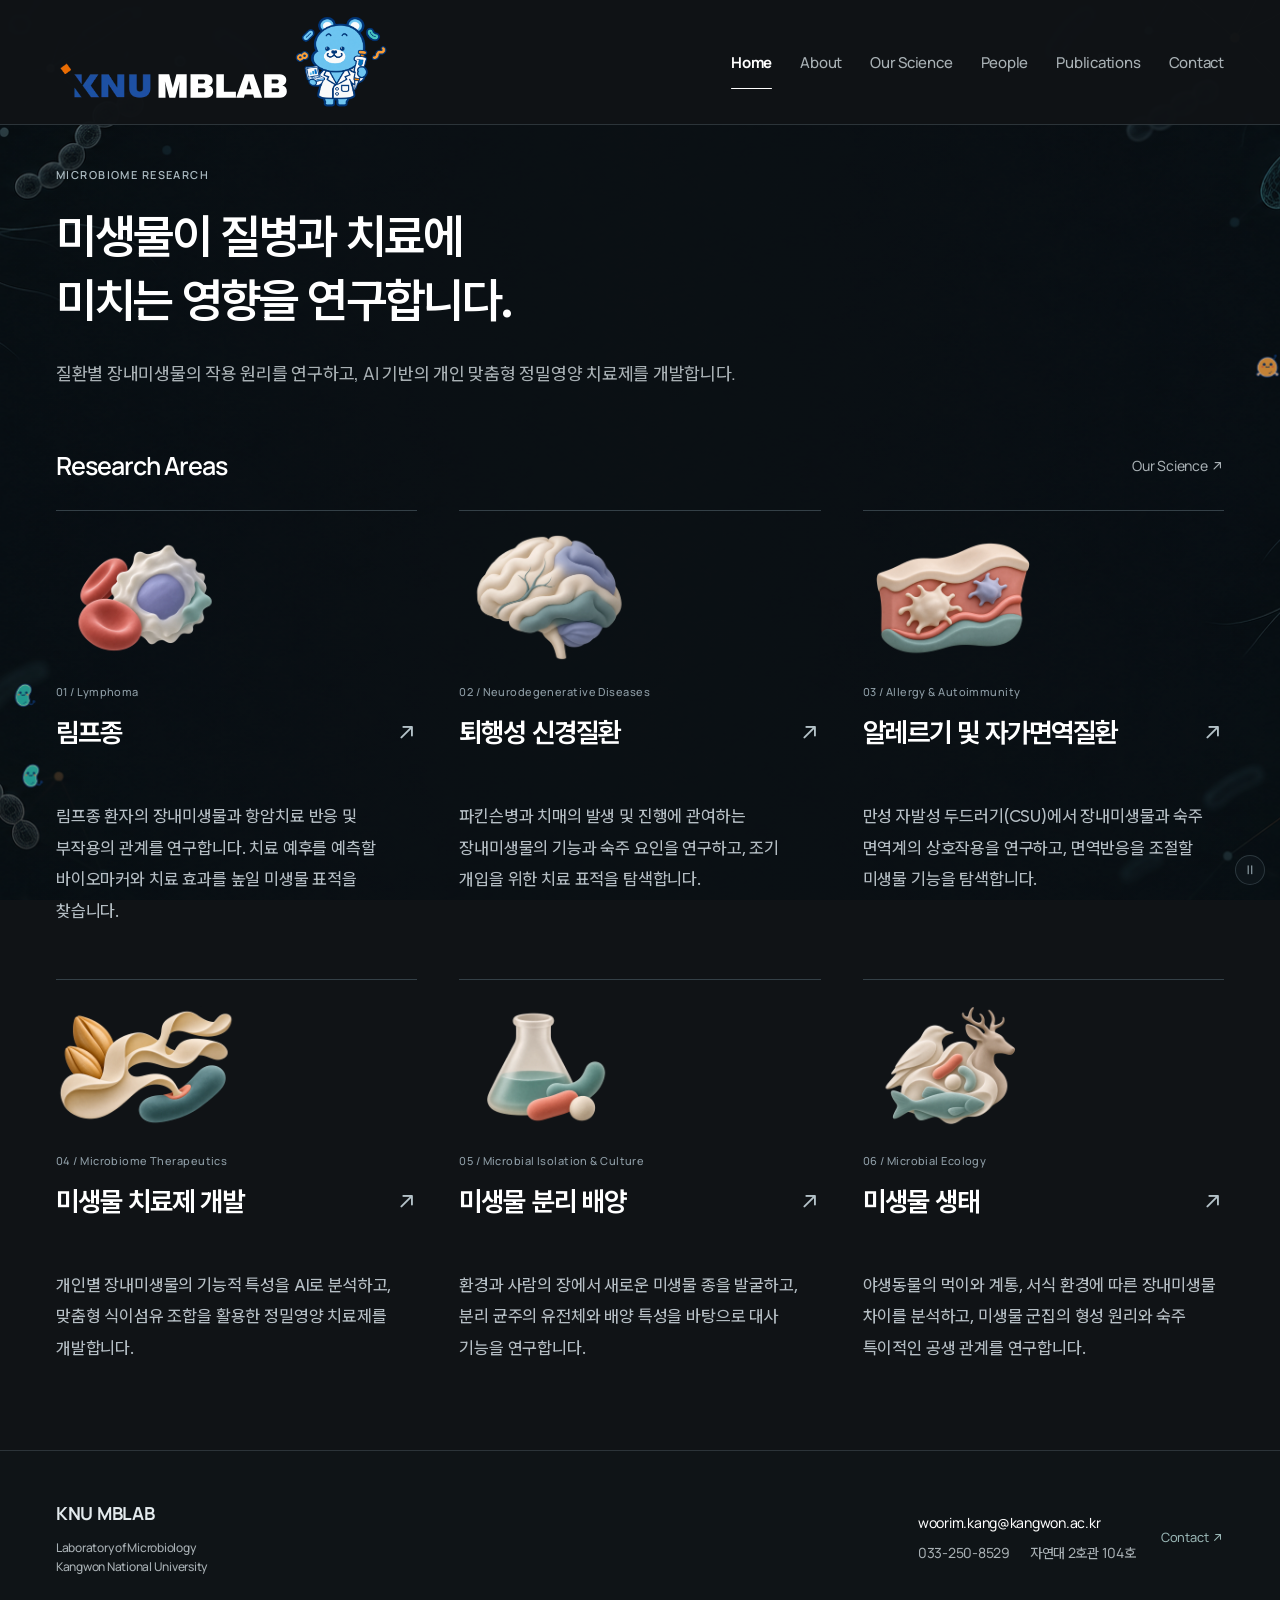
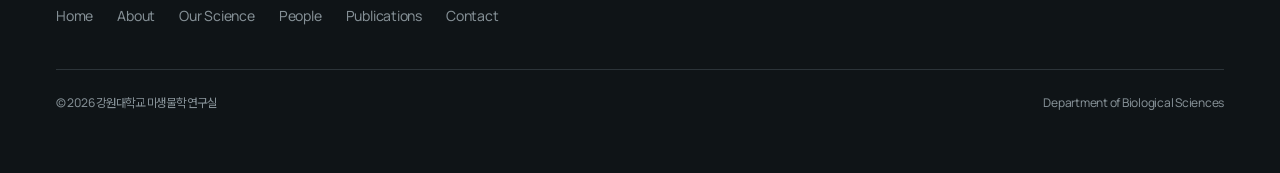
==== commit d4aa5cb1: "Keep profile text readable at tablet widths" ====
--- a/index.html
+++ b/index.html
@@ -16,7 +16,7 @@
 <meta content="림프종과 신경퇴행성 질환, CSU의 미생물 기능과 정밀영양 치료제, 균주의 분리 배양과 숙주-미생물 생태를 연구합니다." property="og:description"/>
 <link href="favicon.svg" rel="icon" type="image/svg+xml"/>
 <link href="index.html" rel="canonical"/>
-<link href="assets/site.css" rel="stylesheet"/><script defer="" src="assets/site.js?v=20261117-visual-motion"></script><link href="assets/redesign.css?v=20261117-visual-motion" rel="stylesheet"/><link as="font" crossorigin="" href="assets/fonts/WantedSansVariable.woff2" rel="preload" type="font/woff2"/></head><body data-page="index.html"><a class="skip-link" href="#main-content">본문으로 바로가기</a>
+<link href="assets/site.css" rel="stylesheet"/><script defer="" src="assets/site.js?v=20261117-visual-motion"></script><link href="assets/redesign.css?v=20261117-public-profile-width" rel="stylesheet"/><link as="font" crossorigin="" href="assets/fonts/WantedSansVariable.woff2" rel="preload" type="font/woff2"/></head><body data-page="index.html"><a class="skip-link" href="#main-content">본문으로 바로가기</a>
 <nav aria-label="주 메뉴" class="nav" id="nav"><div class="wrap nav-inner">
 <a aria-label="KNU MBLAB Home" class="brand" href="index.html"><img alt="KNU MBLAB: 노트북과 파이펫을 든 곰두리" class="brand-full-logo" height="720" src="assets/brand/knu-mblab-gomduri.svg?v=20261117-wordmark" width="2240"/></a>
 <button aria-controls="site-menu" aria-expanded="false" class="menu-toggle" lang="en" type="button"><span>Menu</span><svg aria-hidden="true" fill="none" height="19" viewbox="0 0 20 20" width="19"><path d="M3 5h14M3 10h14M3 15h14" stroke="currentColor" stroke-linecap="round" stroke-width="1.5"></path></svg></button>
--- a/assets/redesign.css
+++ b/assets/redesign.css
@@ -173,3 +173,7 @@
 @keyframes microbe-bob{0%,100%{transform:translateY(-3px) rotate(-9deg)}50%{transform:translateY(3px) rotate(9deg)}}
 @media(max-width:680px){body::before{background-position:left center;opacity:.38}.pi-card .profile-portrait{width:120px;height:160px}.microbe-drifter{opacity:.65}.microbe-motion-toggle{right:10px;bottom:10px}}
 @media(prefers-reduced-motion:reduce){.microbe-drift-layer,.microbe-motion-toggle{display:none}.microbe-drifter img{animation:none}}
+
+/* Keep the profile readable at intermediate browser widths. */
+.pi-card>div{min-width:0;flex:1}
+@media(max-width:900px){.pi-card{flex-direction:column}.pi-card .profile-portrait{width:120px;height:160px}}
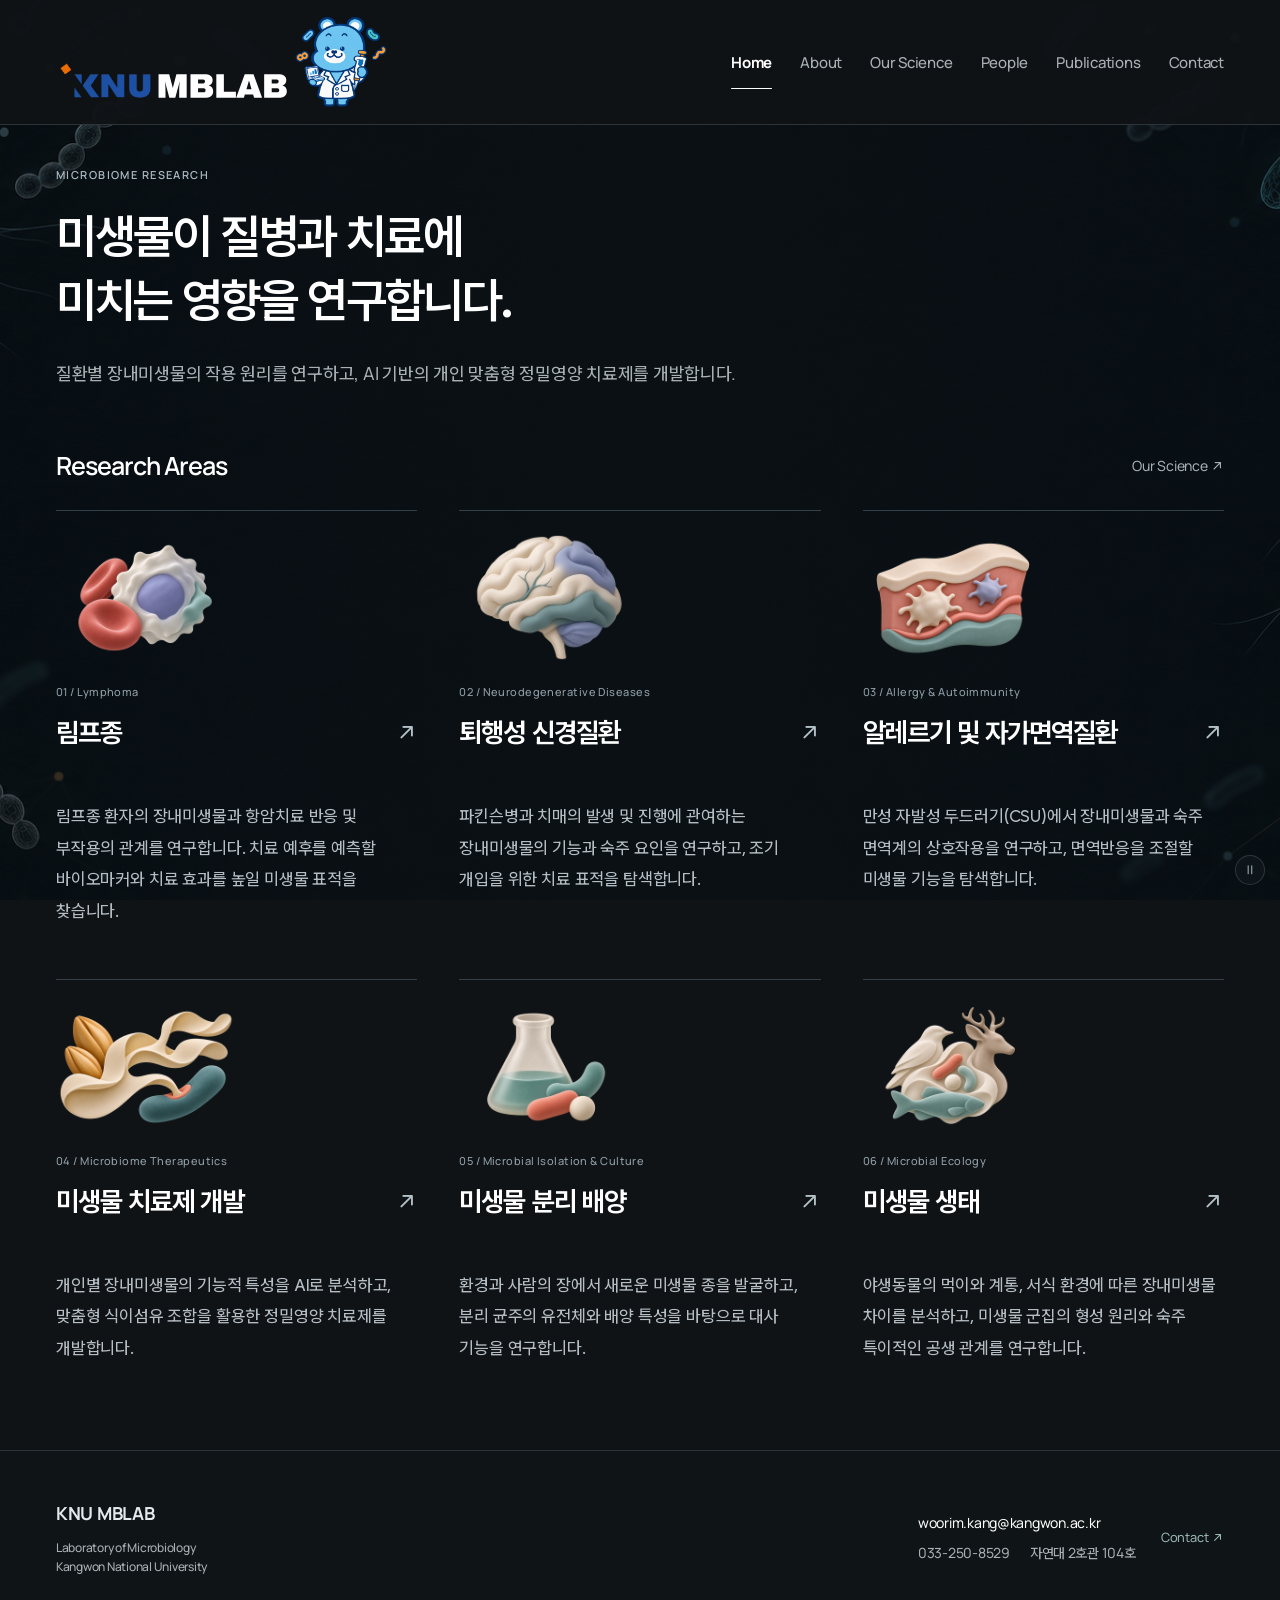
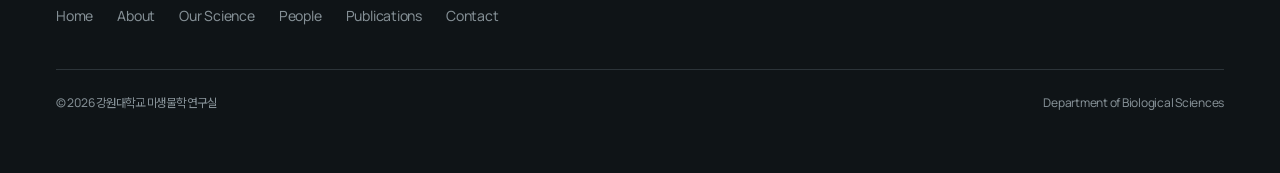
==== commit b775c246: "Let mobile microbes roam through available whitespace" ====
--- a/index.html
+++ b/index.html
@@ -16,7 +16,7 @@
 <meta content="림프종과 신경퇴행성 질환, CSU의 미생물 기능과 정밀영양 치료제, 균주의 분리 배양과 숙주-미생물 생태를 연구합니다." property="og:description"/>
 <link href="favicon.svg" rel="icon" type="image/svg+xml"/>
 <link href="index.html" rel="canonical"/>
-<link href="assets/site.css" rel="stylesheet"/><script defer="" src="assets/site.js?v=20261117-visual-motion"></script><link href="assets/redesign.css?v=20261117-public-profile-width" rel="stylesheet"/><link as="font" crossorigin="" href="assets/fonts/WantedSansVariable.woff2" rel="preload" type="font/woff2"/></head><body data-page="index.html"><a class="skip-link" href="#main-content">본문으로 바로가기</a>
+<link href="assets/site.css" rel="stylesheet"/><script defer="" src="assets/site.js?v=20261117-mobile-roam"></script><link href="assets/redesign.css?v=20261117-mobile-roam" rel="stylesheet"/><link as="font" crossorigin="" href="assets/fonts/WantedSansVariable.woff2" rel="preload" type="font/woff2"/></head><body data-page="index.html"><a class="skip-link" href="#main-content">본문으로 바로가기</a>
 <nav aria-label="주 메뉴" class="nav" id="nav"><div class="wrap nav-inner">
 <a aria-label="KNU MBLAB Home" class="brand" href="index.html"><img alt="KNU MBLAB: 노트북과 파이펫을 든 곰두리" class="brand-full-logo" height="720" src="assets/brand/knu-mblab-gomduri.svg?v=20261117-wordmark" width="2240"/></a>
 <button aria-controls="site-menu" aria-expanded="false" class="menu-toggle" lang="en" type="button"><span>Menu</span><svg aria-hidden="true" fill="none" height="19" viewbox="0 0 20 20" width="19"><path d="M3 5h14M3 10h14M3 15h14" stroke="currentColor" stroke-linecap="round" stroke-width="1.5"></path></svg></button>
--- a/assets/redesign.css
+++ b/assets/redesign.css
@@ -177,3 +177,6 @@
 /* Keep the profile readable at intermediate browser widths. */
 .pi-card>div{min-width:0;flex:1}
 @media(max-width:900px){.pi-card{flex-direction:column}.pi-card .profile-portrait{width:120px;height:160px}}
+
+.microbe-drift-layer{transition:opacity .18s ease}
+@media(max-width:719px){.microbe-drifter{opacity:.82}}
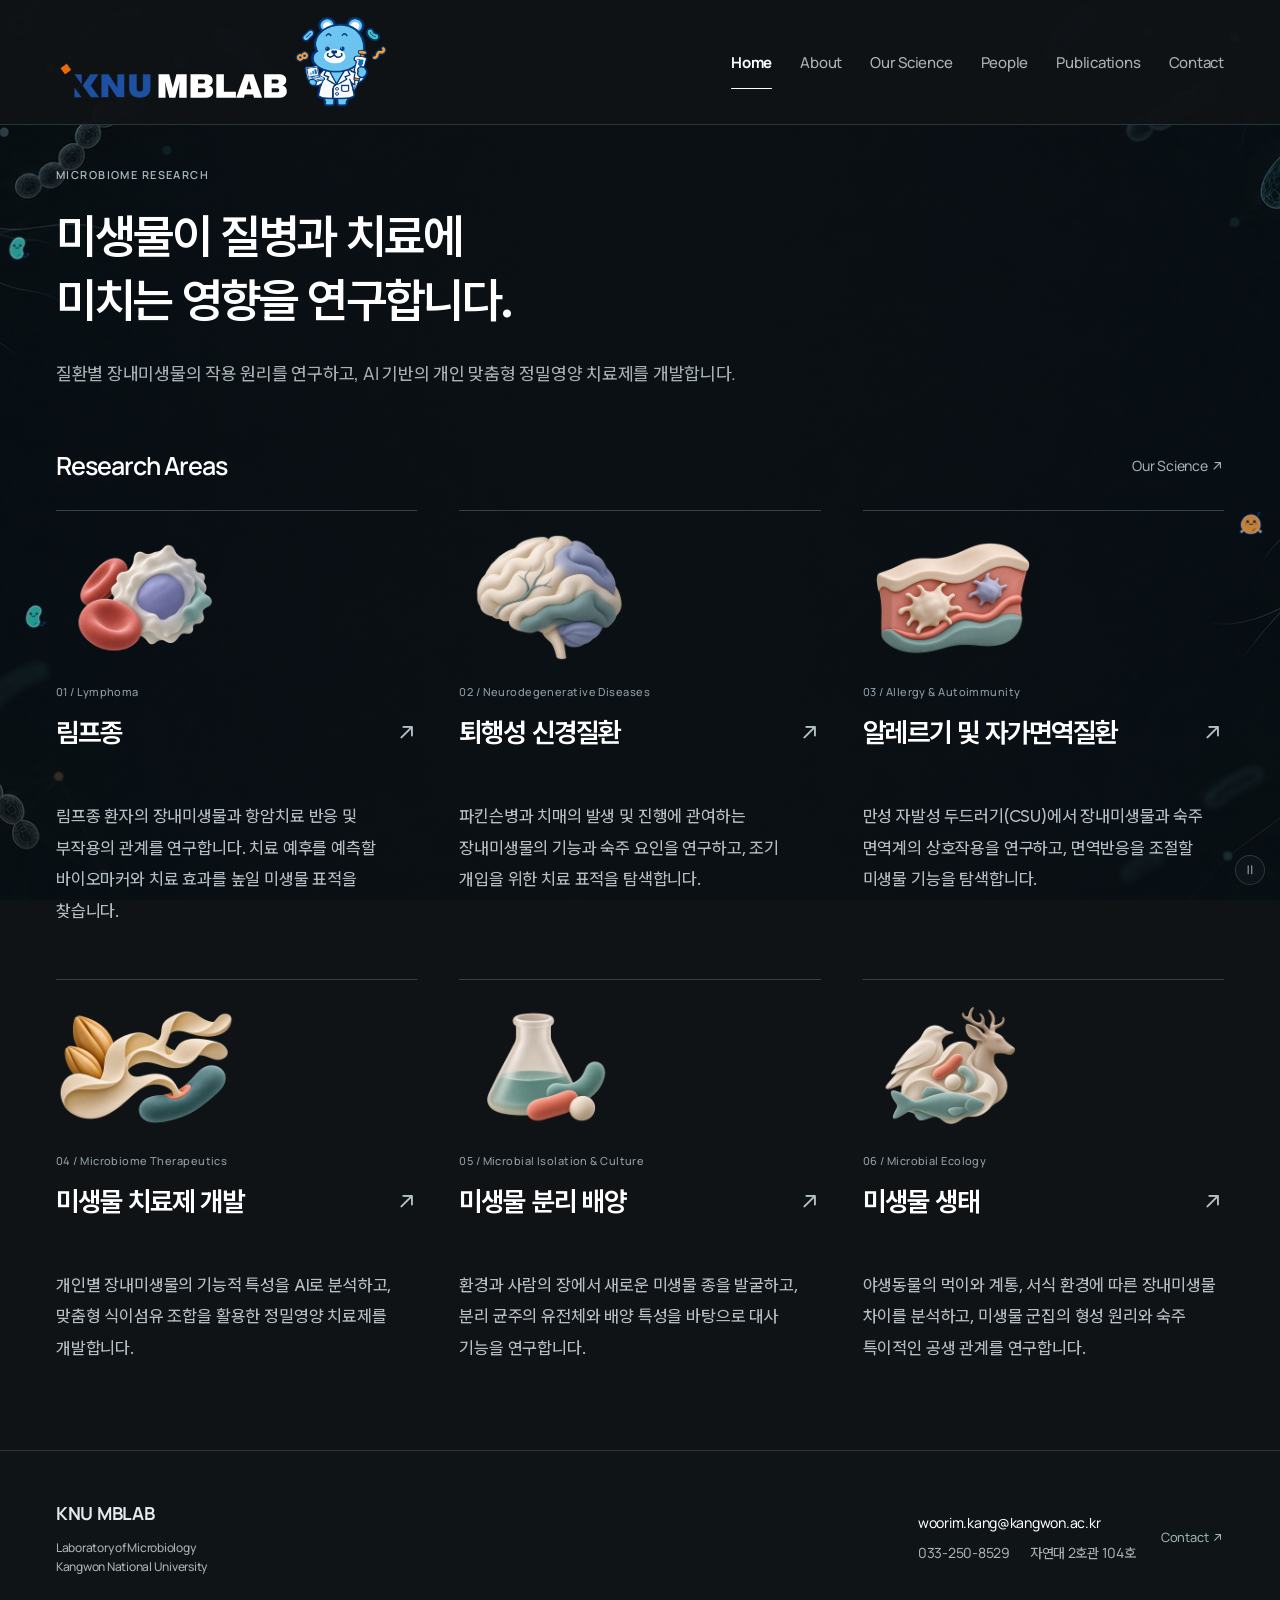
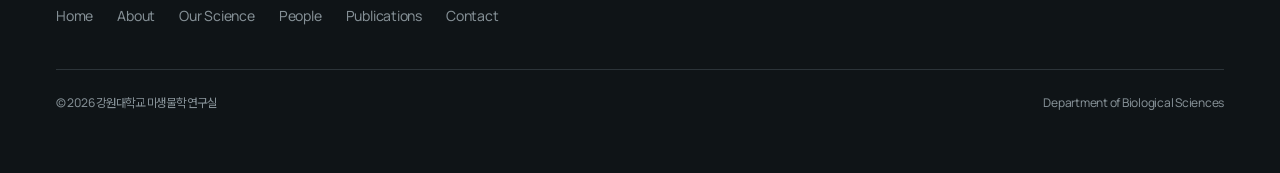
==== commit 3fc41843: "Add search metadata and a public sitemap" ====
--- a/index.html
+++ b/index.html
@@ -3,8 +3,8 @@
 <html lang="ko"><head>
 <meta charset="utf-8"/>
 <meta content="width=device-width, initial-scale=1" name="viewport"/>
-<title>강원대학교 미생물학 연구실 | KNU MBLAB</title>
-<meta content="림프종과 신경퇴행성 질환, CSU의 미생물 기능과 정밀영양 치료제, 균주의 분리 배양과 숙주-미생물 생태를 연구합니다. 강원대학교 미생물학 연구실." name="description"/>
+<title>강원대학교 미생물학 연구실 | 강우림 교수 | KNU MBLAB</title>
+<meta content="강우림 교수의 강원대학교 생명과학과 미생물학 연구실(KNU MBLAB)입니다. 질환별 장내미생물과 숙주의 상호작용, AI 기반 정밀영양 치료제, 미생물 분리 배양과 생태를 연구합니다." name="description"/>
 <meta content="강우림 (Woorim Kang)" name="author"/>
 <meta content="dark" name="color-scheme"/>
 <meta content="#101316" media="(prefers-color-scheme: light)" name="theme-color"/>
@@ -12,11 +12,15 @@
 <meta content="website" property="og:type"/>
 <meta content="ko_KR" property="og:locale"/>
 <meta content="강원대학교 미생물학 연구실" property="og:site_name"/>
-<meta content="강원대학교 미생물학 연구실 | KNU MBLAB" property="og:title"/>
-<meta content="림프종과 신경퇴행성 질환, CSU의 미생물 기능과 정밀영양 치료제, 균주의 분리 배양과 숙주-미생물 생태를 연구합니다." property="og:description"/>
+<meta content="강원대학교 미생물학 연구실 | 강우림 교수 | KNU MBLAB" property="og:title"/>
+<meta content="강우림 교수의 강원대학교 생명과학과 미생물학 연구실(KNU MBLAB)입니다. 질환별 장내미생물과 숙주의 상호작용, AI 기반 정밀영양 치료제, 미생물 분리 배양과 생태를 연구합니다." property="og:description"/>
 <link href="favicon.svg" rel="icon" type="image/svg+xml"/>
-<link href="index.html" rel="canonical"/>
-<link href="assets/site.css" rel="stylesheet"/><script defer="" src="assets/site.js?v=20261117-mobile-roam"></script><link href="assets/redesign.css?v=20261117-mobile-roam" rel="stylesheet"/><link as="font" crossorigin="" href="assets/fonts/WantedSansVariable.woff2" rel="preload" type="font/woff2"/></head><body data-page="index.html"><a class="skip-link" href="#main-content">본문으로 바로가기</a>
+<link href="https://knu-microbiome.github.io/" rel="canonical"/>
+<link href="assets/site.css" rel="stylesheet"/><script defer="" src="assets/site.js?v=20261117-mobile-roam"></script><link href="assets/redesign.css?v=20261117-mobile-roam" rel="stylesheet"/><link as="font" crossorigin="" href="assets/fonts/WantedSansVariable.woff2" rel="preload" type="font/woff2"/>
+<meta name="robots" content="index, follow"/>
+<meta property="og:url" content="https://knu-microbiome.github.io/"/>
+<script type="application/ld+json">{"@context":"https://schema.org","@graph":[{"@type":"WebSite","@id":"https://knu-microbiome.github.io/#website","url":"https://knu-microbiome.github.io/","name":"강원대학교 미생물학 연구실","alternateName":["KNU MBLAB","강원대 미생물학 연구실"],"inLanguage":"ko-KR","publisher":{"@id":"https://knu-microbiome.github.io/#lab"}},{"@type":"Organization","@id":"https://knu-microbiome.github.io/#lab","name":"강원대학교 미생물학 연구실","alternateName":["KNU MBLAB","Kangwon National University Laboratory of Microbiology"],"url":"https://knu-microbiome.github.io/","parentOrganization":{"@id":"https://knu-microbiome.github.io/#university"},"member":{"@id":"https://knu-microbiome.github.io/people.html#principal-investigator"}},{"@type":"CollegeOrUniversity","@id":"https://knu-microbiome.github.io/#university","name":"강원대학교","alternateName":"Kangwon National University","url":"https://www.kangwon.ac.kr/"},{"@type":"WebPage","@id":"https://knu-microbiome.github.io/#webpage","url":"https://knu-microbiome.github.io/","name":"강원대학교 미생물학 연구실 | 강우림 교수 | KNU MBLAB","description":"강우림 교수의 강원대학교 생명과학과 미생물학 연구실(KNU MBLAB)입니다. 질환별 장내미생물과 숙주의 상호작용, AI 기반 정밀영양 치료제, 미생물 분리 배양과 생태를 연구합니다.","inLanguage":"ko-KR","isPartOf":{"@id":"https://knu-microbiome.github.io/#website"},"about":{"@id":"https://knu-microbiome.github.io/#lab"}}]}</script>
+</head><body data-page="index.html"><a class="skip-link" href="#main-content">본문으로 바로가기</a>
 <nav aria-label="주 메뉴" class="nav" id="nav"><div class="wrap nav-inner">
 <a aria-label="KNU MBLAB Home" class="brand" href="index.html"><img alt="KNU MBLAB: 노트북과 파이펫을 든 곰두리" class="brand-full-logo" height="720" src="assets/brand/knu-mblab-gomduri.svg?v=20261117-wordmark" width="2240"/></a>
 <button aria-controls="site-menu" aria-expanded="false" class="menu-toggle" lang="en" type="button"><span>Menu</span><svg aria-hidden="true" fill="none" height="19" viewbox="0 0 20 20" width="19"><path d="M3 5h14M3 10h14M3 15h14" stroke="currentColor" stroke-linecap="round" stroke-width="1.5"></path></svg></button>
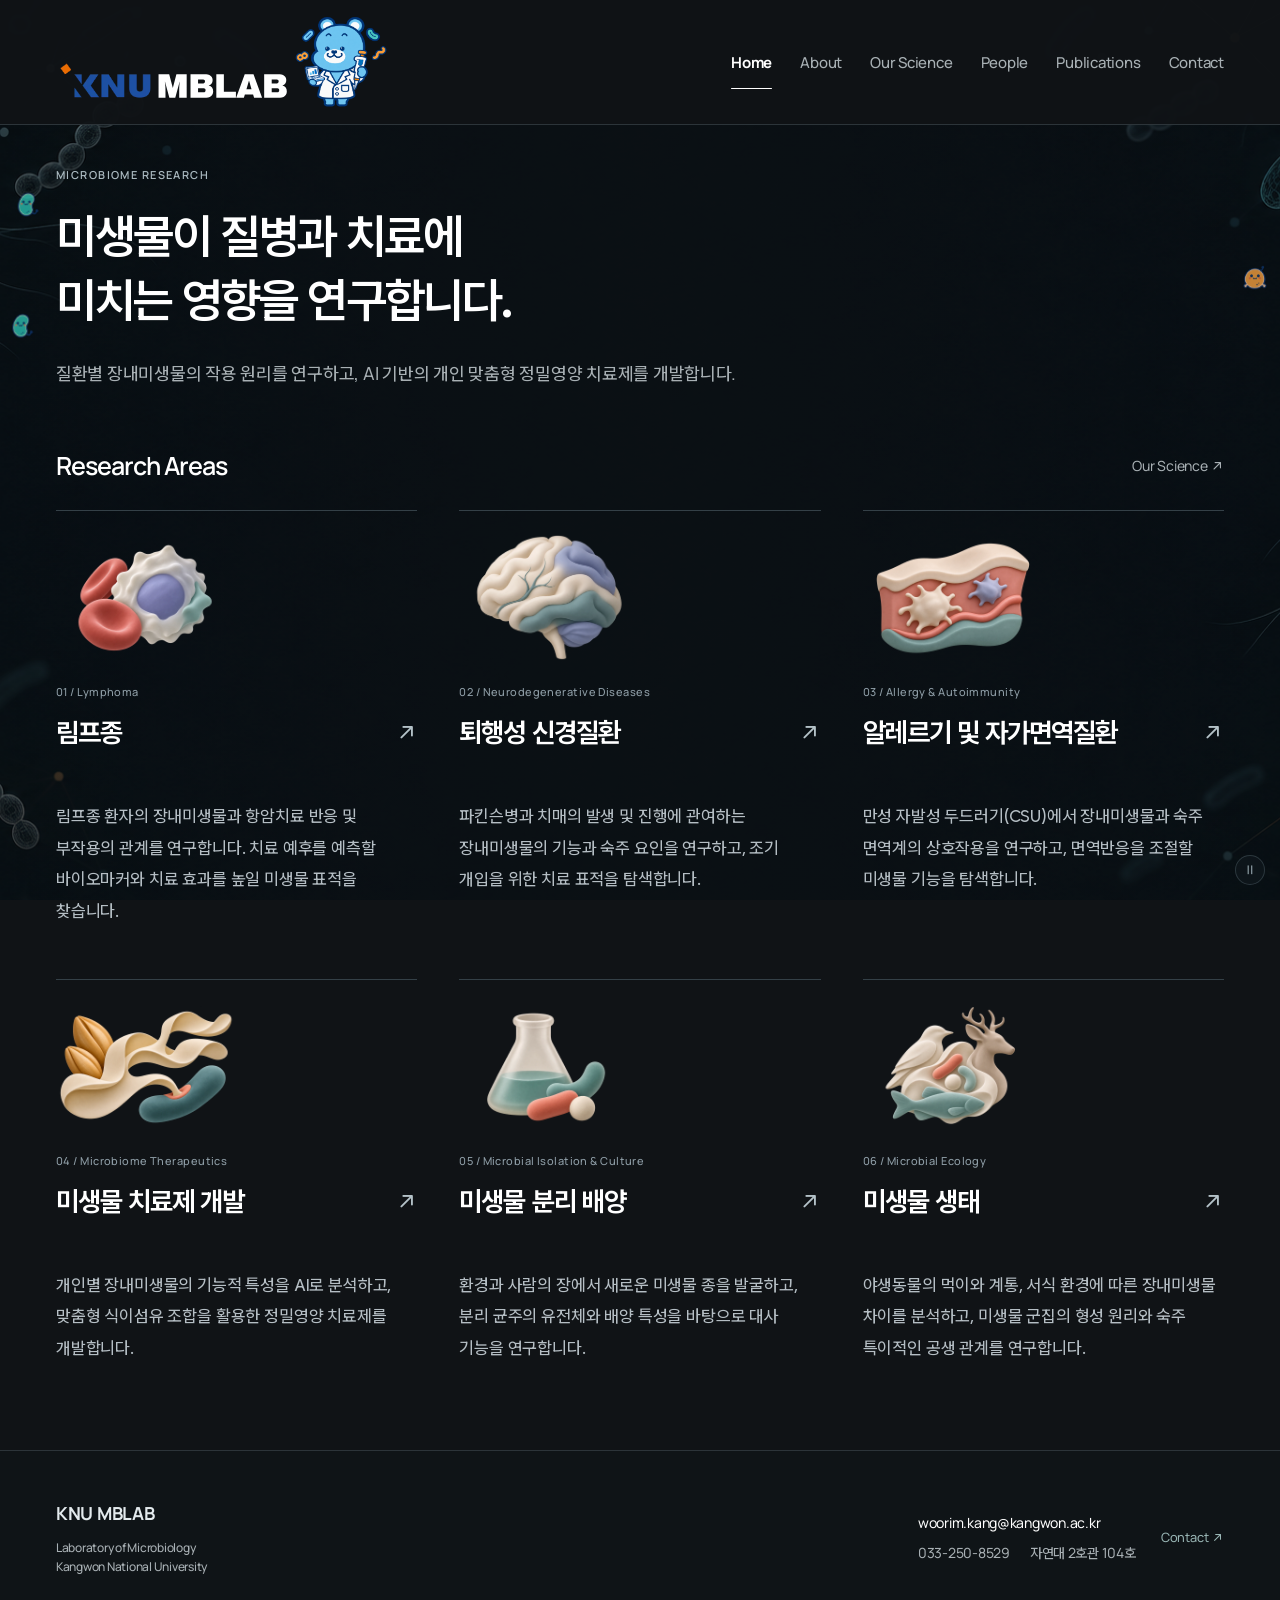
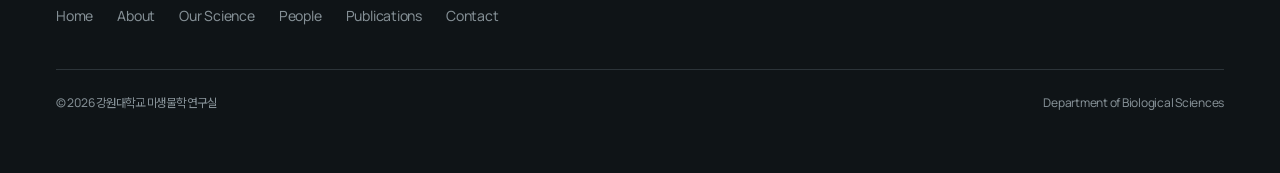
==== commit ea51fe78: "Verify site ownership for Google and Naver" ====
--- a/index.html
+++ b/index.html
@@ -20,6 +20,8 @@
 <meta name="robots" content="index, follow"/>
 <meta property="og:url" content="https://knu-microbiome.github.io/"/>
 <script type="application/ld+json">{"@context":"https://schema.org","@graph":[{"@type":"WebSite","@id":"https://knu-microbiome.github.io/#website","url":"https://knu-microbiome.github.io/","name":"강원대학교 미생물학 연구실","alternateName":["KNU MBLAB","강원대 미생물학 연구실"],"inLanguage":"ko-KR","publisher":{"@id":"https://knu-microbiome.github.io/#lab"}},{"@type":"Organization","@id":"https://knu-microbiome.github.io/#lab","name":"강원대학교 미생물학 연구실","alternateName":["KNU MBLAB","Kangwon National University Laboratory of Microbiology"],"url":"https://knu-microbiome.github.io/","parentOrganization":{"@id":"https://knu-microbiome.github.io/#university"},"member":{"@id":"https://knu-microbiome.github.io/people.html#principal-investigator"}},{"@type":"CollegeOrUniversity","@id":"https://knu-microbiome.github.io/#university","name":"강원대학교","alternateName":"Kangwon National University","url":"https://www.kangwon.ac.kr/"},{"@type":"WebPage","@id":"https://knu-microbiome.github.io/#webpage","url":"https://knu-microbiome.github.io/","name":"강원대학교 미생물학 연구실 | 강우림 교수 | KNU MBLAB","description":"강우림 교수의 강원대학교 생명과학과 미생물학 연구실(KNU MBLAB)입니다. 질환별 장내미생물과 숙주의 상호작용, AI 기반 정밀영양 치료제, 미생물 분리 배양과 생태를 연구합니다.","inLanguage":"ko-KR","isPartOf":{"@id":"https://knu-microbiome.github.io/#website"},"about":{"@id":"https://knu-microbiome.github.io/#lab"}}]}</script>
+<meta name="google-site-verification" content="XrTrJxJnxsgaE7zaiSBG56Hx-X_yB_x_QAtny_l4GPs"/>
+<meta name="naver-site-verification" content="3c30508556d375072908d54f45bebebaadd955bf"/>
 </head><body data-page="index.html"><a class="skip-link" href="#main-content">본문으로 바로가기</a>
 <nav aria-label="주 메뉴" class="nav" id="nav"><div class="wrap nav-inner">
 <a aria-label="KNU MBLAB Home" class="brand" href="index.html"><img alt="KNU MBLAB: 노트북과 파이펫을 든 곰두리" class="brand-full-logo" height="720" src="assets/brand/knu-mblab-gomduri.svg?v=20261117-wordmark" width="2240"/></a>
